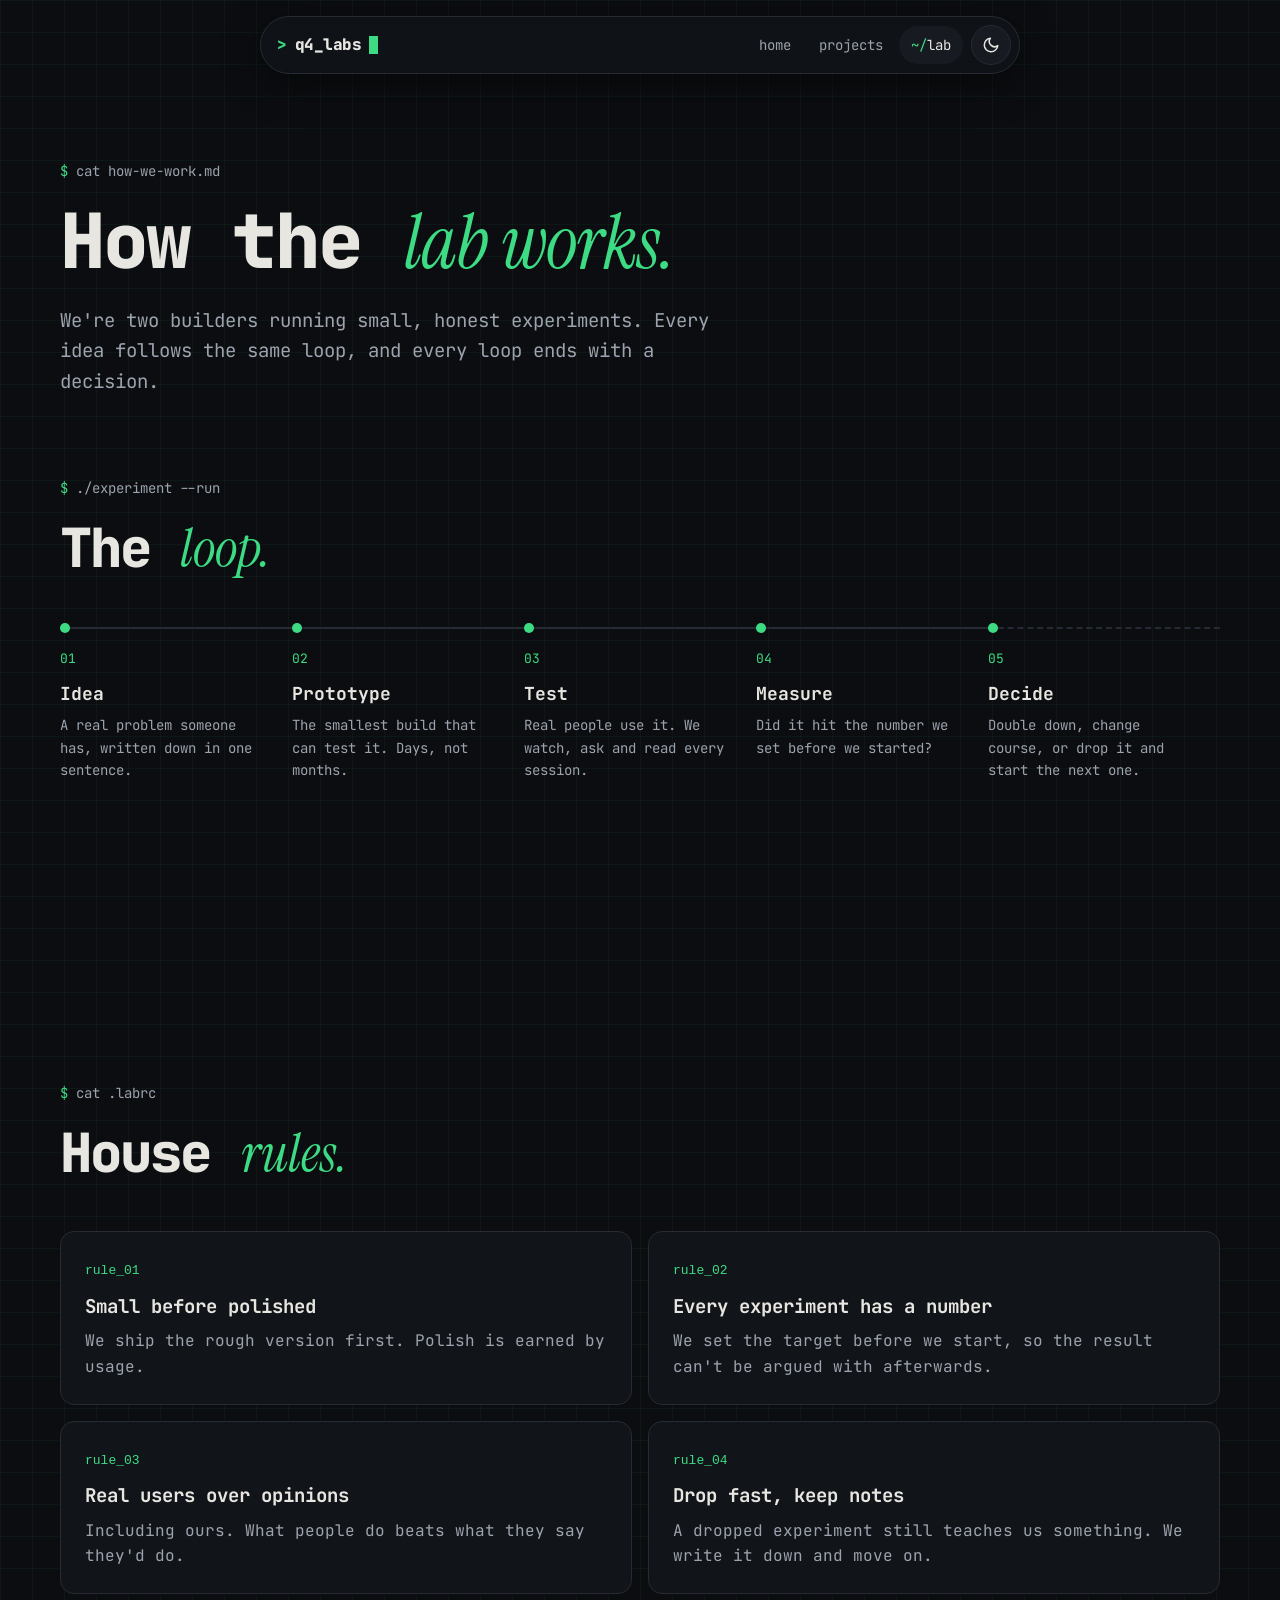
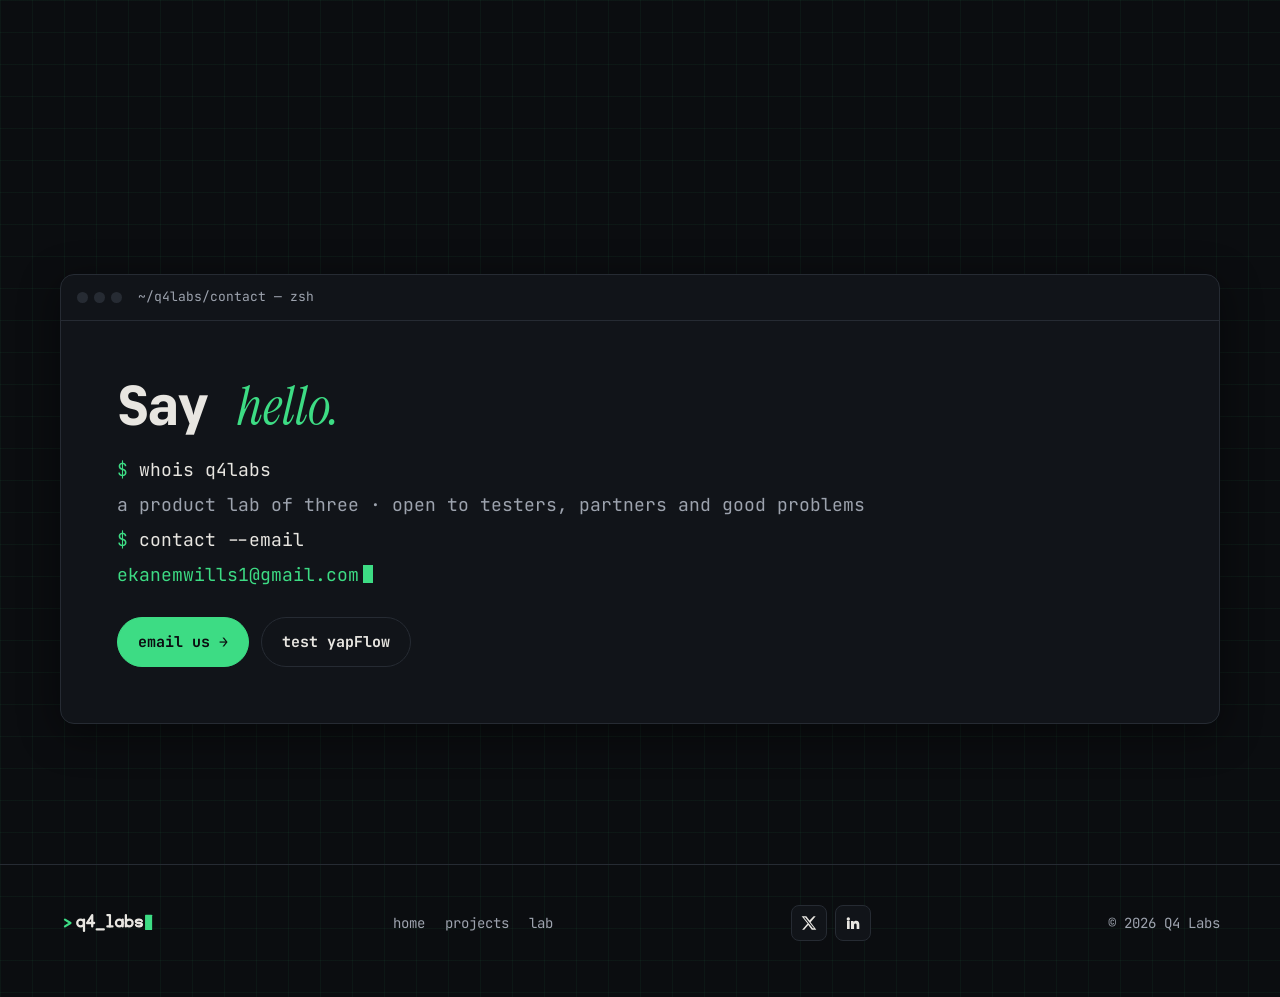
==== lab.html @ 37ca3ded "yapflow remove 1" ====
<!doctype html>
<html lang="en" class="no-js" data-theme="dark">
<head>
    <meta charset="utf-8">
    <meta name="viewport" content="width=device-width, initial-scale=1">
    <title>The lab — Q4 Labs</title>
    <meta name="description"
          content="How Q4 Labs works: small builds, real users, a number to hit, then ship it or drop it. Get in touch.">
    <meta name="theme-color" content="#0B0D10">
    <link rel="icon" href="favicon.ico" sizes="any">
    <link rel="icon" href="favicon.svg" type="image/svg+xml">
    <link rel="apple-touch-icon" href="apple-touch-icon.png">
    <link rel="preconnect" href="https://fonts.googleapis.com">
    <link rel="preconnect" href="https://fonts.gstatic.com" crossorigin>
    <link href="https://fonts.googleapis.com/css2?family=Instrument+Serif:ital@1&family=JetBrains+Mono:wght@400;500;700;800&family=Silkscreen&display=swap"
          rel="stylesheet">
    <script>(function () {
        var t = "dark";
        try {
            t = localStorage.getItem("q4-theme") || "dark"
        } catch (e) {
        }
        document.documentElement.dataset.theme = t
    })();</script>
    <link rel="stylesheet" href="assets/css/styles.css">
</head>
<body>
<a class="skip" href="#main">Skip to content</a>

<header class="nav" role="banner">
    <a class="nav__logo" href="index.html" aria-label="Q4 Labs home">
        <span class="prompt">&gt;</span><span class="word">q4_labs</span><span class="cursor" aria-hidden="true"></span>
    </a>
    <nav aria-label="Main">
        <ul class="nav__links">
            <li><a href="index.html">home</a></li>
            <li><a href="projects.html">projects</a></li>
            <li><a href="lab.html" aria-current="page">lab</a></li>
        </ul>
    </nav>
    <button class="theme-toggle" type="button" aria-label="Switch to light mode">
        <svg class="moon" width="18" height="18" viewBox="0 0 24 24" fill="none" stroke="currentColor" stroke-width="2"
             stroke-linecap="round" stroke-linejoin="round" aria-hidden="true">
            <path d="M21 12.8A9 9 0 1 1 11.2 3a7 7 0 0 0 9.8 9.8z"/>
        </svg>
        <svg class="sun" width="18" height="18" viewBox="0 0 24 24" fill="none" stroke="currentColor" stroke-width="2"
             stroke-linecap="round" aria-hidden="true">
            <circle cx="12" cy="12" r="4"/>
            <path d="M12 2v2M12 20v2M4.9 4.9l1.4 1.4M17.7 17.7l1.4 1.4M2 12h2M20 12h2M4.9 19.1l1.4-1.4M17.7 6.3l1.4-1.4"/>
        </svg>
    </button>
</header>

<main id="main">
    <header class="page-head">
        <div class="wrap">
            <p class="cmd"><span class="p">$</span> cat how-we-work.md</p>
            <h1 class="display">How the <em>lab works.</em></h1>
            <p class="lede">We're two builders running small, honest experiments. Every idea follows the same loop,
                and every loop ends with a decision.</p>
        </div>
    </header>

    <section style="padding-top: 40px" aria-labelledby="loop-title">
        <div class="wrap">
            <div class="section-head reveal">
                <p class="cmd"><span class="p">$</span> ./experiment --run</p>
                <h2 class="h2" id="loop-title">The <em>loop.</em></h2>
            </div>
            <ol class="pipeline pipeline-wrap reveal">
                <li><h3>Idea</h3>
                    <p>A real problem someone has, written down in one sentence.</p></li>
                <li><h3>Prototype</h3>
                    <p>The smallest build that can test it. Days, not months.</p></li>
                <li><h3>Test</h3>
                    <p>Real people use it. We watch, ask and read every session.</p></li>
                <li><h3>Measure</h3>
                    <p>Did it hit the number we set before we started?</p></li>
                <li><h3>Decide</h3>
                    <p>Double down, change course, or drop it and start the next one.</p></li>
            </ol>
        </div>
    </section>

    <section aria-labelledby="rules-title">
        <div class="wrap">
            <div class="section-head reveal">
                <p class="cmd"><span class="p">$</span> cat .labrc</p>
                <h2 class="h2" id="rules-title">House <em>rules.</em></h2>
            </div>
            <div class="rules">
                <article class="rule reveal"><code>rule_01</code>
                    <h3>Small before polished</h3>
                    <p>We ship the rough version first. Polish is earned by usage.</p></article>
                <article class="rule reveal"><code>rule_02</code>
                    <h3>Every experiment has a number</h3>
                    <p>We set the target before we start, so the result can't be argued with afterwards.</p></article>
                <article class="rule reveal"><code>rule_03</code>
                    <h3>Real users over opinions</h3>
                    <p>Including ours. What people do beats what they say they'd do.</p></article>
                <article class="rule reveal"><code>rule_04</code>
                    <h3>Drop fast, keep notes</h3>
                    <p>A dropped experiment still teaches us something. We write it down and move on.</p></article>
            </div>
        </div>
    </section>

    <section id="contact" class="cta" aria-labelledby="contact-title">
        <div class="wrap">
            <div class="window reveal">
                <div class="window__bar"><span class="window__dots" aria-hidden="true"><i></i><i></i><i></i></span>~/q4labs/contact
                    — zsh
                </div>
                <div class="window__body term">
                    <h2 class="h2" id="contact-title">Say <em>hello.</em></h2>
                    <p class="line"><span class="p">$</span> whois q4labs</p>
                    <p class="line out">a product lab of three · open to testers, partners and good problems</p>
                    <p class="line"><span class="p">$</span> contact --email</p>
                    <p class="line out"><a href="mailto:ekanemwills1@gmail.com">ekanemwills1@gmail.com</a><span
                            class="cursor-blink" aria-hidden="true"></span></p>
                    <div class="cta__row">
                        <a class="btn btn--green" href="mailto:ekanemwills1@gmail.com">email us →</a>
                        <a class="btn" href="projects.html#yapflow">test yapFlow</a>
                    </div>
                </div>
            </div>
        </div>
    </section>
</main>

<footer class="footer">
    <div class="wrap">
        <a href="index.html" aria-label="Q4 Labs home">
            <img class="logo-dark" src="assets/img/logo-on-dark.svg" alt="Q4 Labs" width="96" height="28">
            <img class="logo-light" src="assets/img/logo-on-light.svg" alt="Q4 Labs" width="96" height="28">
        </a>
        <nav aria-label="Footer">
            <a href="index.html">home</a>
            <a href="projects.html">projects</a>
            <a href="lab.html">lab</a>
        </nav>
        <div class="social-row">
            <a href="#" data-todo="q4-x" aria-label="Q4 Labs on X">
                <svg width="16" height="16" viewBox="0 0 24 24" aria-hidden="true">
                    <path fill="currentColor"
                          d="M18.9 2H22l-7.6 8.7L23 22h-6.8l-5.3-6.9L4.8 22H1.7l8.1-9.3L1 2h7l4.8 6.3L18.9 2zm-1.2 18h1.9L6.4 3.9H4.4L17.7 20z"/>
                </svg>
            </a>
            <a href="#" data-todo="q4-linkedin" aria-label="Q4 Labs on LinkedIn">
                <svg width="16" height="16" viewBox="0 0 24 24" aria-hidden="true">
                    <path fill="currentColor"
                          d="M4.98 3.5a2.5 2.5 0 1 1 0 5 2.5 2.5 0 0 1 0-5zM3 9h4v12H3zM9 9h3.8v1.7h.1c.5-1 1.8-2 3.8-2 4 0 4.8 2.7 4.8 6.1V21h-4v-5.4c0-1.3 0-3-1.8-3s-2.1 1.4-2.1 2.9V21H9z"/>
                </svg>
            </a>
        </div>
        <span>© <span data-year>2026</span> Q4 Labs</span>
    </div>
</footer>

<script src="assets/js/main.js" defer></script>
</body>
</html>
---- assets/css/styles.css ----
/* Q4 Labs — terminal theme. Dark by default, light via [data-theme="light"]. */

:root {
  --bg: #0B0D10;
  --bg-2: #111419;
  --bg-3: #171B21;
  --line: #262B33;
  --text: #E8E6E1;
  --muted: #9DA3AE;
  --green: #3DDC84;
  --yapflow: #AA91E8;
  --on-yapflow:  #DCD0F7;
  --green-soft: rgba(61, 220, 132, 0.12);
  --on-green: #0B0D10;
  --grid: rgba(61, 220, 132, 0.05);
  --shadow: 0 10px 40px rgba(0, 0, 0, 0.45);

  --mono: "JetBrains Mono", ui-monospace, SFMono-Regular, Menlo, monospace;
  --serif: "Instrument Serif", Georgia, serif;
  --pixel: "Silkscreen", var(--mono);

  --radius: 14px;
  --wrap: 1160px;
  color-scheme: dark;
}

[data-theme="light"] {
  --bg: #F4F3EF;
  --bg-2: #FFFFFF;
  --bg-3: #ECEAE4;
  --line: #D6D3CB;
  --text: #0B0D10;
  --muted: #565C66;
  --green: #0E7A44;
  --green-soft: rgba(14, 122, 68, 0.1);
  --on-green: #FFFFFF;
  --grid: rgba(14, 122, 68, 0.06);
  --shadow: 0 10px 40px rgba(20, 20, 20, 0.1);
  color-scheme: light;
}

*, *::before, *::after { box-sizing: border-box; }

html { scroll-behavior: smooth; }
@media (prefers-reduced-motion: reduce) { html { scroll-behavior: auto; } }

body {
  margin: 0;
  background: var(--bg);
  color: var(--text);
  font-family: var(--mono);
  font-size: 16px;
  line-height: 1.6;
  -webkit-font-smoothing: antialiased;
  background-image:
    linear-gradient(var(--grid) 1px, transparent 1px),
    linear-gradient(90deg, var(--grid) 1px, transparent 1px);
  background-size: 32px 32px;
  transition: background-color 0.25s ease, color 0.25s ease;
}

a { color: var(--green); text-decoration: none; }
a:hover { text-decoration: underline; text-underline-offset: 3px; }
:focus-visible { outline: 2px solid var(--green); outline-offset: 3px; border-radius: 4px; }

img, svg { display: block; max-width: 100%; }

.wrap { width: min(var(--wrap), 100% - 32px); margin-inline: auto; }

.skip { position: absolute; left: -999px; top: 8px; background: var(--green); color: var(--on-green); padding: 8px 12px; border-radius: 8px; z-index: 100; }
.skip:focus { left: 16px; }

/* ---------- Nav (floating pill) ---------- */
.nav {
  position: fixed; top: 16px; left: 50%; transform: translateX(-50%);
  z-index: 50;
  display: flex; align-items: center; gap: 8px;
  width: min(760px, calc(100% - 24px));
  padding: 8px 8px 8px 16px;
  background: color-mix(in srgb, var(--bg-2) 82%, transparent);
  backdrop-filter: blur(12px); -webkit-backdrop-filter: blur(12px);
  border: 1px solid var(--line);
  border-radius: 999px;
  box-shadow: var(--shadow);
}
.nav__logo { display: flex; align-items: center; gap: 8px; color: var(--text); font-weight: 800; letter-spacing: -0.5px; margin-right: auto; }
.nav__logo:hover { text-decoration: none; }
.nav__logo .prompt { color: var(--green); }
.nav__logo .cursor { width: 9px; height: 18px; background: var(--green); display: inline-block; animation: blink 1.1s steps(1) infinite; }
.nav__links { display: flex; gap: 4px; list-style: none; margin: 0; padding: 0; }
.nav__links a {
  display: block; padding: 8px 12px; border-radius: 999px; color: var(--muted); font-size: 14px;
}
.nav__links a:hover { color: var(--text); background: var(--bg-3); text-decoration: none; }
.nav__links a[aria-current="page"] { color: var(--text); background: var(--bg-3); }
.nav__links a[aria-current="page"]::before { content: "~/"; color: var(--green); }

.theme-toggle {
  width: 40px; height: 40px; border-radius: 999px; border: 1px solid var(--line);
  background: var(--bg-3); color: var(--text); display: grid; place-items: center; cursor: pointer;
}
.theme-toggle:hover { border-color: var(--green); }
.theme-toggle .sun { display: none; }
[data-theme="light"] .theme-toggle .sun { display: block; }
[data-theme="light"] .theme-toggle .moon { display: none; }

@media (max-width: 560px) {
  .nav { padding-left: 12px; }
  .nav__logo .word { display: none; }
  .nav__links a { padding: 8px 9px; font-size: 13px; }
}

@keyframes blink { 50% { opacity: 0; } }
@media (prefers-reduced-motion: reduce) { .nav__logo .cursor, .cursor-blink { animation: none; } }

/* ---------- Type helpers ---------- */
.eyebrow { font-size: 13px; letter-spacing: 3px; text-transform: uppercase; color: var(--muted); margin: 0 0 16px; }
.cmd { font-size: 14px; color: var(--muted); margin: 0 0 20px; }
.cmd .p { color: var(--green); }
.display {
  font-family: var(--mono); font-weight: 800; letter-spacing: -0.04em;
  font-size: clamp(40px, 7vw, 92px); line-height: 1.02; margin: 0;
}
.display em { font-family: var(--serif); font-style: italic; font-weight: 400; letter-spacing: -0.01em; color: var(--green); }
.h2 { font-size: clamp(30px, 4.4vw, 54px); font-weight: 800; letter-spacing: -0.035em; line-height: 1.08; margin: 0 0 20px; }
.h2 em { font-family: var(--serif); font-style: italic; font-weight: 400; color: var(--green); letter-spacing: 0; }
.lede { font-size: clamp(16px, 1.6vw, 19px); color: var(--muted); max-width: 60ch; margin: 0; }
.cursor-blink { display: inline-block; width: 0.55em; height: 1em; background: var(--green); vertical-align: -0.12em; margin-left: 4px; animation: blink 1.1s steps(1) infinite; }

/* ---------- Buttons ---------- */
.btn {
  display: inline-flex; align-items: center; gap: 10px; min-height: 48px;
  padding: 12px 20px; border-radius: 999px; font-family: var(--mono); font-size: 15px; font-weight: 700;
  border: 1px solid var(--line); color: var(--text); background: var(--bg-2); cursor: pointer;
}
.btn:hover { text-decoration: none; border-color: var(--green); }
.btn--green { background: var(--green); color: var(--on-green); border-color: var(--green); }
.btn--green:hover { filter: brightness(1.08); }

.btn--yapflow { background: var(--yapflow); color: var(--on-green); border-color: var(--yapflow);}

/* ---------- Sections ---------- */
section { padding: clamp(80px, 11vw, 140px) 0; }
.section-head { margin-bottom: 48px; }

/* ---------- Hero (YZi-style composition) ---------- */
.hero { position: relative; min-height: 100svh; padding: 110px 0 40px; display: flex; align-items: center; }
.hero__grid {
  position: relative;
  display: grid; grid-template-columns: 1fr minmax(320px, 520px) 1fr; grid-template-rows: auto 1fr auto;
  gap: 24px; align-items: start; width: 100%;
  min-height: 600px;
}
.hero__label { font-size: 14px; max-width: 260px; position: relative; z-index: 2; }
.hero__label h2 { font-size: 13px; letter-spacing: 3px; margin: 0 0 10px; font-weight: 800; display: inline-block; padding-bottom: 6px; }
.hero__label p { margin: 0 0 12px; color: var(--muted); }
.hero__label--tl { grid-column: 1; grid-row: 1; }
.hero__label--bl { grid-column: 1; grid-row: 3; align-self: end; }
.hero__label--tr { grid-column: 3; grid-row: 1; justify-self: end; text-align: right; }
.hero__label--br { grid-column: 3; grid-row: 3; justify-self: end; align-self: end; text-align: right; }
.hero__label .chips { display: flex; flex-wrap: wrap; gap: 8px; }
.hero__label--tr .chips, .hero__label--br .chips { justify-content: flex-end; }
.chip { font-size: 13px; padding: 6px 12px; border: 1px solid var(--line); border-radius: 8px; color: var(--text); background: var(--bg-2); }
a.chip:hover { border-color: var(--green); text-decoration: none; }

.hero__orb { grid-column: 2; grid-row: 1 / 4; align-self: center; position: relative; aspect-ratio: 1; width: 100%; }
.hero__orb canvas { width: 100%; height: 100%; cursor: grab; touch-action: none; }
.hero__orb canvas.dragging { cursor: grabbing; }
.orb-hint {
  position: absolute; left: 50%; bottom: 2%; transform: translateX(-50%);
  font-size: 12px; color: var(--muted); letter-spacing: 1px; pointer-events: none; white-space: nowrap;
  transition: opacity 0.4s ease;
}
.hero__orb.touched .orb-hint { opacity: 0; }

/* Q4 Labs social icons (hero + footer) */
.social-row { display: flex; gap: 8px; margin-top: 14px; }
.social-row a {
  width: 36px; height: 36px; display: grid; place-items: center; border-radius: 8px;
  border: 1px solid var(--line); background: var(--bg-2); color: var(--text);
}
.social-row a:hover, .social-row a:focus-visible { border-color: var(--green); color: var(--green); text-decoration: none; }
.footer .social-row { margin-top: 0; }
.hero__orb .orb-text {
  position: absolute; inset: 0; display: grid; place-items: center; text-align: center; pointer-events: none;
  font-family: var(--pixel); font-size: clamp(20px, 2.6vw, 30px); line-height: 1.25; letter-spacing: 1px;
}
.orb-text span { background: var(--bg); padding: 6px 12px; box-shadow: 0 0 0 1px var(--line); }

.mini-team { position: relative; display: flex; gap: 8px; justify-content: flex-end; }
.mini > a { display: block; width: 56px; height: 56px; border-radius: 12px; border: 1px solid var(--line); background: var(--bg-2); color: var(--green); padding: 4px; }
.mini > a:hover, .mini:focus-within > a { border-color: var(--green); }

.hero__mission {
  grid-column: 1 / 4; grid-row: 4; justify-self: center; text-align: center;
  font-size: clamp(15px, 1.5vw, 18px); color: var(--muted); margin-top: 12px;
}
.hero__mission .p { color: var(--green); }
.hero__mission .out { color: var(--text); }

.leaders { position: absolute; inset: 0; width: 100%; height: 100%; pointer-events: none; overflow: visible; z-index: 1; }
.leaders path { fill: none; stroke: var(--muted); stroke-width: 1.25; stroke-dasharray: 2 4; }
.leaders circle { fill: var(--green); }

/* Phones + tablets: YZi-style column. Labels stack on the left, the globe sits
   half off the right edge, the headline runs down the right side, leader lines
   join each label to the globe. */
@media (max-width: 900px) {
  .hero { overflow-x: clip; min-height: 0; padding-bottom: 64px; }
  .hero__grid {
    --orb: min(88vw, 560px);
    display: flex; flex-direction: column; align-items: flex-start; gap: 72px;
    min-height: 0;
  }
  .hero__label, .hero__label--tl, .hero__label--tr, .hero__label--bl, .hero__label--br {
    max-width: 56%; width: 56%; text-align: left; align-self: flex-start;
  }
  .hero__label--tr .chips, .hero__label--br .chips, .mini-team { justify-content: flex-start; }
  .hero__label h2 { font-size: 14px; }
  .hero__orb {
    position: absolute; z-index: 0;
    width: var(--orb); right: calc(var(--orb) / -2); top: 330px; transform: translateY(-50%);
  }
  .hero__orb .orb-text {
    display: block; inset: auto; top: 50%; right: calc(50% - 4px); transform: translateY(-50%);
    writing-mode: vertical-rl; white-space: nowrap; font-size: clamp(26px, 7.4vw, 40px); letter-spacing: 3px; line-height: 1;
  }
  .orb-text span { background: none; box-shadow: none; padding: 0; color: var(--text); }
  .orb-text br { display: none; }
  .orb-hint { display: none; }
  /* a phone swipe up/down over the globe still scrolls the page; sideways swipes spin it */
  .hero__orb canvas { touch-action: pan-y; }
  .hero__mission { align-self: stretch; text-align: left; margin-top: 0; position: relative; z-index: 2; }
  .hero__label { z-index: 2; }
}

/* ---------- Statement ---------- */
.statement { text-align: center; }
.statement .display { margin-bottom: 28px; }
.statement .lede { margin-inline: auto; }

/* ---------- What we do ---------- */
.cards { display: grid; grid-template-columns: repeat(3, minmax(0, 1fr)); gap: 16px; }
.card {
  background: var(--bg-2); border: 1px solid var(--line); border-radius: var(--radius); padding: 28px;
  display: flex; flex-direction: column; gap: 14px; min-height: 260px;
}
.card__tag { font-size: 13px; color: var(--green); }
.card h3 { font-size: 22px; letter-spacing: -0.02em; margin: 0; }
.card p { color: var(--muted); margin: 0; }
.card__ascii { margin-top: auto; color: var(--green); font-size: 12px; line-height: 1.25; white-space: pre; opacity: 0.85; }
@media (max-width: 900px) { .cards { grid-template-columns: 1fr; } .card { min-height: 0; } }

/* ---------- Window chrome ---------- */
.window { background: var(--bg-2); border: 1px solid var(--line); border-radius: var(--radius); overflow: hidden; box-shadow: var(--shadow); }
.window__bar { display: flex; align-items: center; gap: 8px; padding: 12px 16px; border-bottom: 1px solid var(--line); font-size: 13px; color: var(--muted); }
.window__dots { display: flex; gap: 6px; margin-right: 8px; }
.window__dots i { width: 11px; height: 11px; border-radius: 50%; background: var(--line); display: block; }
.window__body { padding: 24px; }

/* ---------- yapFlow showcase ---------- */
.yap { display: grid; grid-template-columns: minmax(0, 1fr) minmax(0, 1.15fr); gap: 20px; align-items: stretch; }
.yap__col h3 { font-size: 13px; letter-spacing: 3px; color: var(--muted); margin: 0 0 14px; font-weight: 700; }
.yap__raw { font-family: var(--serif); font-size: 24px; line-height: 1.4; color: var(--muted); min-height: 220px; }
.yap__raw .filler { text-decoration: line-through; text-decoration-color: var(--green); opacity: 0.7; }
.yap__out { display: flex; flex-direction: column; gap: 14px; }
.finding { display: grid; grid-template-columns: auto 1fr; gap: 12px; padding: 14px 16px; border: 1px solid var(--line); border-radius: 10px; background: var(--bg); font-size: 14px; }
.finding b { display: block; margin-bottom: 2px; }
.finding p { margin: 0; color: var(--muted); }
.badge { font-size: 12px; font-weight: 700; padding: 3px 8px; border-radius: 6px; height: fit-content; white-space: nowrap; }
.badge--miss { background: rgba(255, 140, 90, 0.14); color: #FF9B6A; }
[data-theme="light"] .badge--miss { background: #FBE5DA; color: #9A3A10; }
.badge--gap { background: var(--green-soft); color: var(--green); }
.flashcard { perspective: 900px; }
.flashcard button {
  width: 100%; min-height: 120px; padding: 18px; border-radius: 12px; border: 1px dashed var(--green);
  background: var(--green-soft); color: var(--text); font-family: var(--mono); font-size: 15px; text-align: left; cursor: pointer;
  display: flex; flex-direction: column; gap: 8px;
}
.flashcard small { color: var(--green); font-size: 12px; letter-spacing: 2px; }
.flashcard .hint { color: var(--muted); font-size: 12px; margin-top: auto; }
.yap__meta { display: flex; flex-wrap: wrap; gap: 12px; align-items: center; margin-top: 28px; }
.status { display: inline-flex; align-items: center; gap: 8px; font-size: 13px; color: var(--muted); }
.status::before { content: ""; width: 8px; height: 8px; border-radius: 50%; background: var(--green); box-shadow: 0 0 0 4px var(--green-soft); }
@media (max-width: 900px) { .yap { grid-template-columns: 1fr; } .yap__raw { min-height: 0; font-size: 21px; } }

/* ---------- Team ---------- */
.team { position: relative; display: grid; grid-template-columns: repeat(3, minmax(0, 1fr)); gap: 24px; }
.member { position: relative; display: flex; flex-direction: column; align-items: center; text-align: center; padding-top: 72px; }
.member__face {
  position: relative; z-index: 2; width: 168px; height: 168px; border-radius: 50%;
  border: 1px solid var(--line); background: var(--bg-2); color: var(--green); padding: 10px;
}
.member__face svg { width: 100%; height: 100%; }
.member h3 { margin: 20px 0 2px; font-size: 22px; letter-spacing: -0.02em; }
.member .handle { color: var(--muted); font-size: 14px; margin: 0; }
.member .tags { position: relative; z-index: 2; display: flex; flex-wrap: wrap; justify-content: center; gap: 8px; margin-top: 16px; }
.tag-float { position: absolute; z-index: 2; font-size: 13px; padding: 5px 10px; border-radius: 8px; border: 1px solid var(--line); background: var(--bg-2); white-space: nowrap; }
.tag-float .p { color: var(--green); }
.tag-float--a { top: 8px; left: 0; }
.tag-float--b { top: 40px; right: 0; }
.tag-float--c { top: 222px; right: -12px; }
.team .leaders path { stroke: var(--green); opacity: 0.6; }

/* Social links card: appears over the bottom of the portrait on hover / keyboard focus */
.socials {
  position: absolute; z-index: 4; top: 200px; left: 50%;
  display: flex; align-items: center; gap: 4px;
  padding: 6px 6px 6px 12px; border-radius: 12px;
  background: var(--bg-2); border: 1px solid var(--green); box-shadow: var(--shadow);
  opacity: 0; visibility: hidden; transform: translate(-50%, 8px);
  transition: opacity 0.18s ease, transform 0.18s ease, visibility 0.18s;
}
.member:hover .socials, .member:focus-within .socials { opacity: 1; visibility: visible; transform: translate(-50%, 0); }
.socials__path { font-size: 12px; color: var(--muted); margin-right: 6px; white-space: nowrap; }
.socials a { width: 36px; height: 36px; display: grid; place-items: center; border-radius: 8px; color: var(--text); }
.socials a:hover, .socials a:focus-visible { background: var(--green-soft); color: var(--green); text-decoration: none; }
.member:hover .member__face { border-color: var(--green); }
@media (prefers-reduced-motion: reduce) { .socials { transition: none; } }
@media (hover: none), (max-width: 900px) {
  .socials { position: static; order: 4; margin-top: 14px; opacity: 1; visibility: visible; transform: none; }
}

/* Same card as a popover under the hero avatars, right-aligned to the row */
.socials--pop { top: calc(100% + 10px); left: auto; right: 0; z-index: 10; transform: translateY(8px); }
.socials--pop::before { content: ""; position: absolute; left: 0; right: 0; top: -12px; height: 12px; }
.mini:hover .socials--pop, .mini:focus-within .socials--pop { opacity: 1; visibility: visible; transform: none; }
@media (max-width: 900px) {
  .socials--pop { position: absolute; order: 0; margin-top: 0; left: 0; right: auto; opacity: 0; visibility: hidden; transform: translateY(8px); }
  .mini:hover .socials--pop, .mini:focus-within .socials--pop { opacity: 1; visibility: visible; transform: none; }
}
/* touch: no hover, so the avatar just jumps to the team section where links always show */
@media (hover: none) { .socials--pop { display: none; } }
@media (max-width: 900px) {
  .team { grid-template-columns: 1fr; gap: 56px; }
  .member { padding-top: 0; }
  .tag-float { position: static; }
  .member .floats { display: flex; flex-wrap: wrap; justify-content: center; gap: 8px; margin-top: 14px; order: 3; }
  .team .leaders { display: none; }
}

/* ---------- CTA ---------- */
.cta .window__body { padding: clamp(28px, 5vw, 56px); }
.cta .term { font-size: clamp(15px, 1.6vw, 18px); }
.term .line { margin: 0 0 6px; }
.term .p { color: var(--green); }
.term .out { color: var(--muted); }
.cta__row { display: flex; flex-wrap: wrap; gap: 12px; margin-top: 28px; }

/* ---------- Page header (inner pages) ---------- */
.page-head { padding: 160px 0 40px; }
.page-head .display { font-size: clamp(38px, 6vw, 76px); }
.page-head .lede { margin-top: 24px; }

/* ---------- Projects ---------- */
.ls { width: 100%; border-collapse: collapse; font-size: 15px; }
.ls th { text-align: left; font-weight: 500; color: var(--muted); font-size: 13px; padding: 0 16px 12px 0; border-bottom: 1px solid var(--line); }
.ls td { padding: 18px 16px 18px 0; border-bottom: 1px solid var(--line); vertical-align: top; }
.ls td:first-child { color: var(--muted); white-space: nowrap; }
.ls .name { font-weight: 800; font-size: 18px; }
.ls .name a { color: var(--text); }
.ls .muted { color: var(--muted); }
.ls-wrap { overflow-x: auto; }

.project {
  display: grid; grid-template-columns: minmax(0, 1fr) minmax(0, 1fr); gap: 32px; align-items: center;
  border: 1px solid var(--line); border-radius: 20px; background: var(--bg-2); padding: clamp(24px, 4vw, 48px); margin-bottom: 20px;
}
.project h2 { font-size: clamp(34px, 4vw, 52px); letter-spacing: -0.04em; margin: 0 0 12px; }
.project .lede { margin-bottom: 20px; }
.project ul { margin: 0 0 24px; padding: 0; list-style: none; display: grid; gap: 8px; color: var(--muted); }
.project li::before { content: "→ "; color: var(--green); }
.project--ghost { grid-template-columns: 1fr; border-style: dashed; background: transparent; text-align: center; }
.project--ghost h2 { color: var(--muted); }
@media (max-width: 900px) { .project { grid-template-columns: 1fr; } }

.log { list-style: none; padding: 0; margin: 0; border-left: 1px dashed var(--line); }
.log li { position: relative; padding: 0 0 28px 28px; }
.log li::before { content: ""; position: absolute; left: -5px; top: 8px; width: 9px; height: 9px; border-radius: 50%; background: var(--green); }
.log time { font-size: 13px; color: var(--green); }
.log p { margin: 4px 0 0; color: var(--muted); }
.log b { color: var(--text); }

/* ---------- Lab page ---------- */
.pipeline { display: grid; grid-template-columns: repeat(5, minmax(0, 1fr)); gap: 0; counter-reset: step; }
.pipeline li { list-style: none; position: relative; padding: 20px 18px 20px 0; border-top: 2px solid var(--line); }
.pipeline li::before { counter-increment: step; content: "0" counter(step); display: block; color: var(--green); font-size: 13px; margin-bottom: 10px; }
.pipeline li::after { content: ""; position: absolute; top: -6px; left: 0; width: 10px; height: 10px; border-radius: 50%; background: var(--green); }
.pipeline li:last-child { border-top-style: dashed; }
.pipeline h3 { margin: 0 0 6px; font-size: 18px; }
.pipeline p { margin: 0; color: var(--muted); font-size: 14px; }
.pipeline-wrap { padding: 0; margin: 0; }
@media (max-width: 900px) {
  .pipeline { grid-template-columns: 1fr; border-left: 2px solid var(--line); }
  .pipeline li { border-top: 0; padding: 0 0 26px 24px; }
  .pipeline li::after { left: -6px; top: 4px; }
}

.rules { display: grid; grid-template-columns: repeat(2, minmax(0, 1fr)); gap: 16px; }
.rule { border: 1px solid var(--line); border-radius: var(--radius); padding: 24px; background: var(--bg-2); }
.rule code { color: var(--green); font-size: 13px; }
.rule h3 { margin: 10px 0 6px; font-size: 19px; }
.rule p { margin: 0; color: var(--muted); }
@media (max-width: 760px) { .rules { grid-template-columns: 1fr; } }

/* ---------- Footer ---------- */
.footer { border-top: 1px solid var(--line); padding: 40px 0 56px; font-size: 14px; color: var(--muted); }
.footer .wrap { display: flex; flex-wrap: wrap; gap: 16px; justify-content: space-between; align-items: center; }
.footer img { height: 28px; width: auto; }
.footer .logo-light { display: none; }
[data-theme="light"] .footer .logo-dark { display: none; }
[data-theme="light"] .footer .logo-light { display: block; }
.footer nav { display: flex; gap: 20px; }
.footer nav a { color: var(--muted); }
.footer nav a:hover { color: var(--text); }

/* ---------- Reveal on scroll ---------- */
.reveal { opacity: 0; transform: translateY(16px); transition: opacity 0.6s ease, transform 0.6s ease; }
.reveal.in { opacity: 1; transform: none; }
@media (prefers-reduced-motion: reduce) { .reveal { opacity: 1; transform: none; transition: none; } }
.no-js .reveal { opacity: 1; transform: none; }


.member {
  display: flex;
  flex-direction: column;
  align-items: center;   /* centres the face, socials, name and handle across the card */
  text-align: center;    /* centres the text inside h3 and .handle */
}

.member__face {
  margin-inline: auto;   /* keeps the face centred if it has a fixed width */
}

.socials {
  display: flex;
  justify-content: center;
  align-items: center;
  flex-wrap: wrap;
  gap: 0.5rem;
}

.floats {
  display: flex;
  justify-content: center;
  flex-wrap: wrap;
  gap: 0.5rem;
}

.team {
  display: flex;
  justify-content: center;
  flex-wrap: wrap;
  gap: 3rem;
}
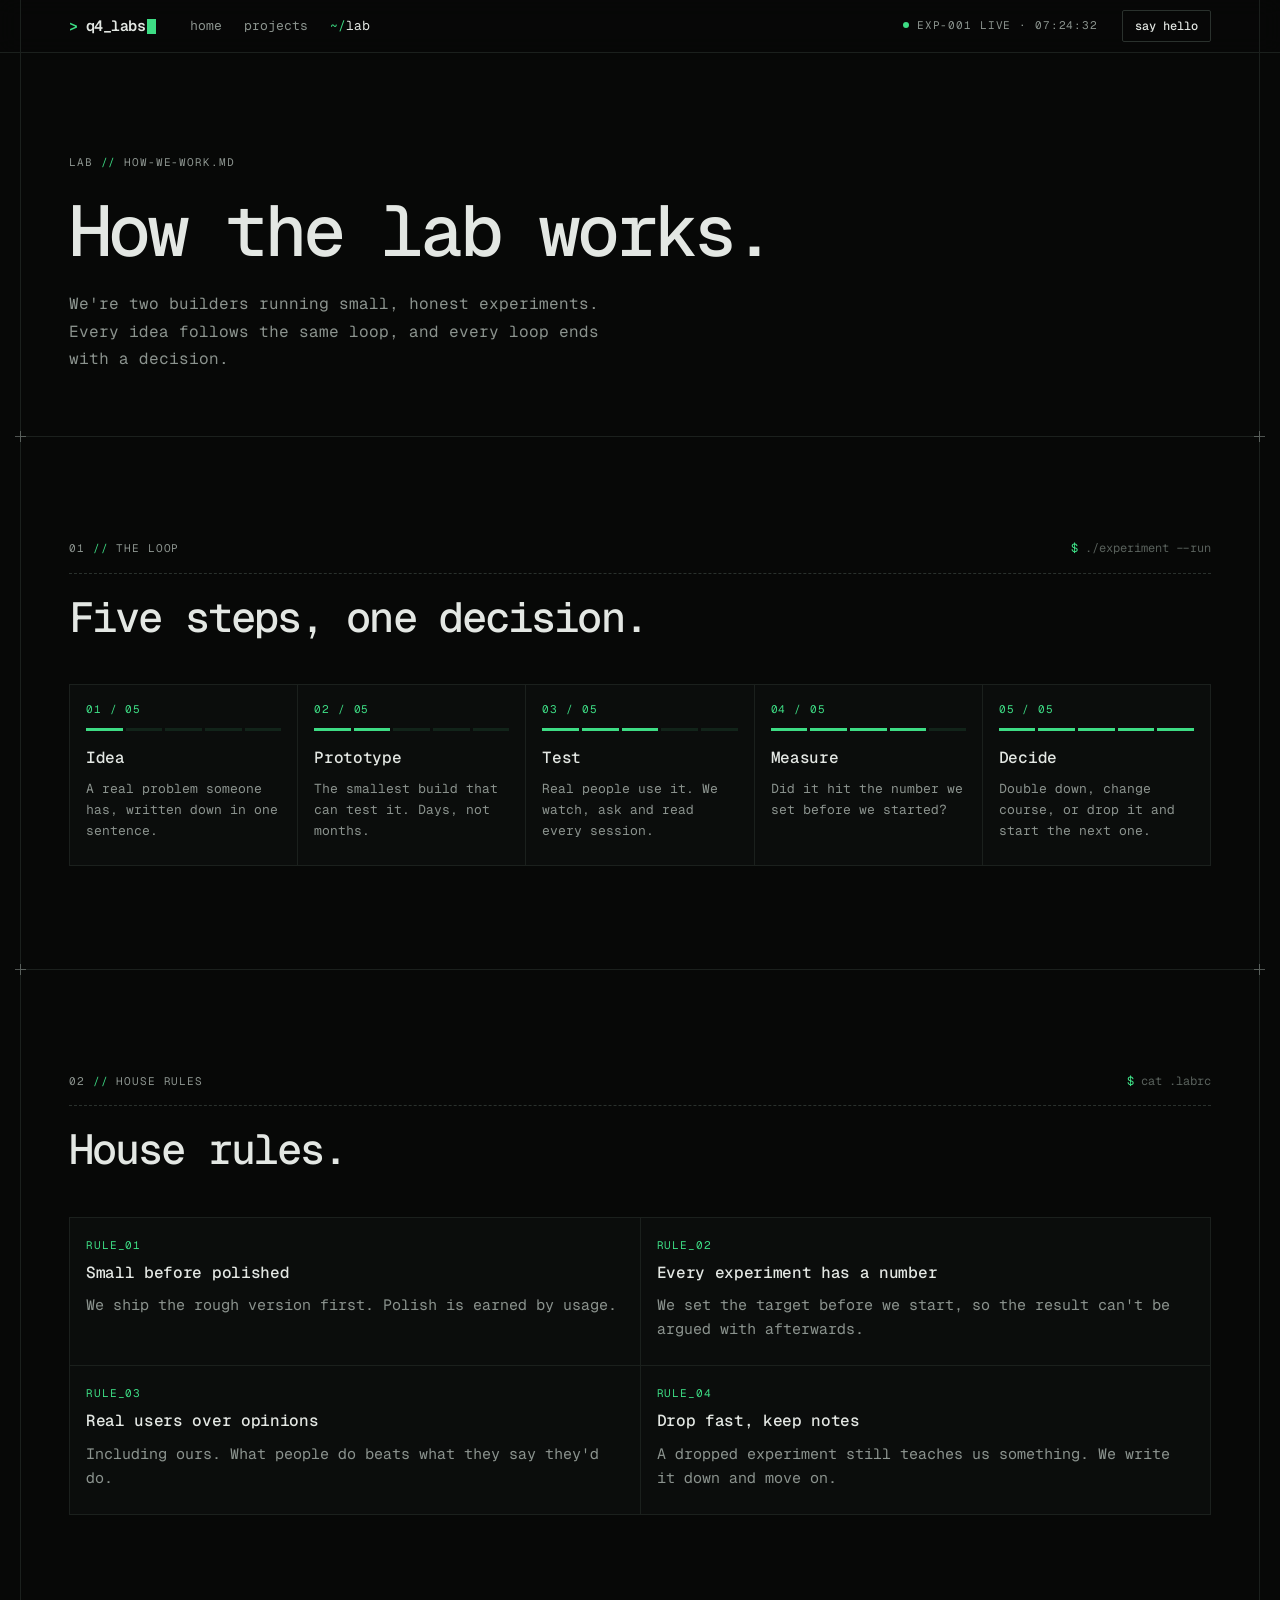
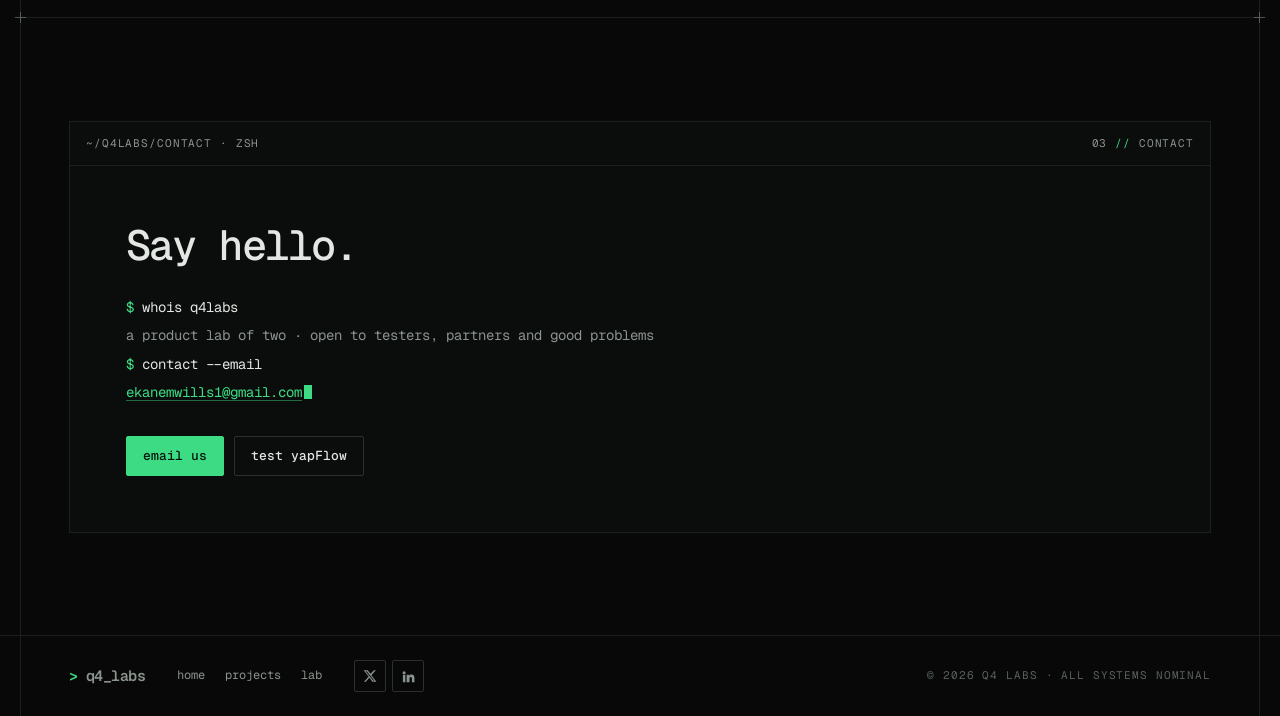
==== commit 3926938d: "Redesign as a lab instrument panel One typeface (Geist Mono) and one signal colour (brand green #3DD" ====
--- a/lab.html
+++ b/lab.html
@@ -1,159 +1,182 @@
 <!doctype html>
-<html lang="en" class="no-js" data-theme="dark">
+<html lang="en" class="no-js">
 <head>
     <meta charset="utf-8">
     <meta name="viewport" content="width=device-width, initial-scale=1">
-    <title>The lab — Q4 Labs</title>
+    <title>How we work · Q4 Labs</title>
     <meta name="description"
-          content="How Q4 Labs works: small builds, real users, a number to hit, then ship it or drop it. Get in touch.">
-    <meta name="theme-color" content="#0B0D10">
+          content="How Q4 Labs runs experiments: the loop, the house rules, and how to reach us.">
+    <meta name="theme-color" content="#070807">
     <link rel="icon" href="favicon.ico" sizes="any">
     <link rel="icon" href="favicon.svg" type="image/svg+xml">
     <link rel="apple-touch-icon" href="apple-touch-icon.png">
     <link rel="preconnect" href="https://fonts.googleapis.com">
     <link rel="preconnect" href="https://fonts.gstatic.com" crossorigin>
-    <link href="https://fonts.googleapis.com/css2?family=Instrument+Serif:ital@1&family=JetBrains+Mono:wght@400;500;700;800&family=Silkscreen&display=swap"
-          rel="stylesheet">
-    <script>(function () {
-        var t = "dark";
-        try {
-            t = localStorage.getItem("q4-theme") || "dark"
-        } catch (e) {
-        }
-        document.documentElement.dataset.theme = t
-    })();</script>
+    <link href="https://fonts.googleapis.com/css2?family=Geist+Mono:wght@300..700&display=swap" rel="stylesheet">
     <link rel="stylesheet" href="assets/css/styles.css">
 </head>
 <body>
 <a class="skip" href="#main">Skip to content</a>
 
-<header class="nav" role="banner">
-    <a class="nav__logo" href="index.html" aria-label="Q4 Labs home">
-        <span class="prompt">&gt;</span><span class="word">q4_labs</span><span class="cursor" aria-hidden="true"></span>
-    </a>
-    <nav aria-label="Main">
-        <ul class="nav__links">
-            <li><a href="index.html">home</a></li>
-            <li><a href="projects.html">projects</a></li>
-            <li><a href="lab.html" aria-current="page">lab</a></li>
-        </ul>
-    </nav>
-    <button class="theme-toggle" type="button" aria-label="Switch to light mode">
-        <svg class="moon" width="18" height="18" viewBox="0 0 24 24" fill="none" stroke="currentColor" stroke-width="2"
-             stroke-linecap="round" stroke-linejoin="round" aria-hidden="true">
-            <path d="M21 12.8A9 9 0 1 1 11.2 3a7 7 0 0 0 9.8 9.8z"/>
-        </svg>
-        <svg class="sun" width="18" height="18" viewBox="0 0 24 24" fill="none" stroke="currentColor" stroke-width="2"
-             stroke-linecap="round" aria-hidden="true">
-            <circle cx="12" cy="12" r="4"/>
-            <path d="M12 2v2M12 20v2M4.9 4.9l1.4 1.4M17.7 17.7l1.4 1.4M2 12h2M20 12h2M4.9 19.1l1.4-1.4M17.7 6.3l1.4-1.4"/>
-        </svg>
-    </button>
+<svg width="0" height="0" style="position:absolute" aria-hidden="true">
+    <defs>
+        <symbol id="face-wills" viewBox="0 0 200 200" fill="none" stroke="currentColor" stroke-width="3.5"
+                stroke-linecap="round" stroke-linejoin="round">
+            <path d="M30 200C34 162 64 148 100 148S166 162 170 200"/>
+            <path d="M88 128v20M112 128v20"/>
+            <path d="M62 84C62 122 80 136 100 136S138 122 138 84"/>
+            <path d="M60 86C56 52 78 36 100 36S144 52 140 86"/>
+            <g stroke-width="5.5" stroke-dasharray="4 7">
+                <path d="M100 42C88 46 76 54 68 68"/>
+                <path d="M100 42C112 46 124 54 132 68"/>
+                <path d="M100 42V64"/>
+                <path d="M60 72C52 96 50 124 52 154"/>
+                <path d="M52 78C44 102 42 130 44 158"/>
+                <path d="M140 72C148 96 150 124 148 154"/>
+                <path d="M148 78C156 102 158 130 156 158"/>
+            </g>
+            <path d="M78 86l14-3M108 83l14 3"/>
+            <circle cx="86" cy="97" r="3.5" fill="currentColor"/>
+            <circle cx="114" cy="97" r="3.5" fill="currentColor"/>
+            <path d="M88 117q12 10 24 0"/>
+            <path d="M90 152l-2 24M110 152l2 24"/>
+        </symbol>
+        <symbol id="face-bolu" viewBox="0 0 200 200" fill="none" stroke="currentColor" stroke-width="3.5"
+                stroke-linecap="round" stroke-linejoin="round">
+            <path d="M30 200C34 162 64 148 100 148S166 162 170 200"/>
+            <path d="M88 128v20M112 128v20"/>
+            <path d="M62 84C62 122 80 136 100 136S138 122 138 84"/>
+            <path d="M62 86a10 10 0 0 1 3-18a11 11 0 0 1 14-14a12 12 0 0 1 21-6a12 12 0 0 1 21 6a11 11 0 0 1 14 14a10 10 0 0 1 3 18"/>
+            <path d="M62 92c-9-2-11 16 0 18M138 92c9-2 11 16 0 18"/>
+            <circle cx="85" cy="98" r="12"/>
+            <circle cx="115" cy="98" r="12"/>
+            <path d="M97 98h6M73 96h-10M127 96h10"/>
+            <circle cx="85" cy="98" r="2.5" fill="currentColor"/>
+            <circle cx="115" cy="98" r="2.5" fill="currentColor"/>
+            <path d="M90 120h20"/>
+            <path d="M62 150c0 22 76 22 76 0"/>
+            <rect x="52" y="140" width="16" height="24" rx="6"/>
+            <rect x="132" y="140" width="16" height="24" rx="6"/>
+        </symbol>
+        <symbol id="icon-linkedin" viewBox="0 0 24 24">
+            <path fill="currentColor"
+                  d="M4.98 3.5a2.5 2.5 0 1 1 0 5 2.5 2.5 0 0 1 0-5zM3 9h4v12H3zM9 9h3.8v1.7h.1c.5-1 1.8-2 3.8-2 4 0 4.8 2.7 4.8 6.1V21h-4v-5.4c0-1.3 0-3-1.8-3s-2.1 1.4-2.1 2.9V21H9z"/>
+        </symbol>
+        <symbol id="icon-x" viewBox="0 0 24 24">
+            <path fill="currentColor"
+                  d="M18.9 2H22l-7.6 8.7L23 22h-6.8l-5.3-6.9L4.8 22H1.7l8.1-9.3L1 2h7l4.8 6.3L18.9 2zm-1.2 18h1.9L6.4 3.9H4.4L17.7 20z"/>
+        </symbol>
+        <symbol id="icon-site" viewBox="0 0 24 24" fill="none" stroke="currentColor" stroke-width="2"
+                stroke-linecap="round" stroke-linejoin="round">
+            <circle cx="12" cy="12" r="9"/>
+            <path d="M3 12h18M12 3c2.5 2.7 3.8 5.7 3.8 9s-1.3 6.3-3.8 9c-2.5-2.7-3.8-5.7-3.8-9S9.5 5.7 12 3z"/>
+        </symbol>
+        <symbol id="icon-arrow" viewBox="0 0 12 12" fill="none" stroke="currentColor" stroke-width="1.2">
+            <path d="M3.5 8.5l5-5M4.5 3.5h4v4"/>
+        </symbol>
+    </defs>
+</svg>
+
+<header class="bar" role="banner">
+    <div class="frame bar__in">
+        <a class="logo" href="index.html" aria-label="Q4 Labs home">
+            <span class="p">&gt;</span>q4_labs<span class="cursor" aria-hidden="true"></span>
+        </a>
+        <nav aria-label="Main">
+            <ul class="bar__links">
+                <li><a href="index.html">home</a></li>
+                <li><a href="projects.html">projects</a></li>
+                <li><a href="lab.html" aria-current="page">lab</a></li>
+            </ul>
+        </nav>
+        <span class="bar__status"><span class="dot"></span>exp-001 live · <time data-clock>--:--:--</time></span>
+        <a class="btn" href="lab.html#contact">say hello</a>
+    </div>
 </header>
 
-<main id="main">
-    <header class="page-head">
-        <div class="wrap">
-            <p class="cmd"><span class="p">$</span> cat how-we-work.md</p>
-            <h1 class="display">How the <em>lab works.</em></h1>
-            <p class="lede">We're two builders running small, honest experiments. Every idea follows the same loop,
-                and every loop ends with a decision.</p>
-        </div>
+<main id="main" class="frame">
+
+    <header class="block page-head">
+        <p class="lbl">lab <span class="sig">//</span> how-we-work.md</p>
+        <h1 class="display">How the lab works.</h1>
+        <p class="lede">We're two builders running small, honest experiments. Every idea follows the same loop, and
+            every loop ends with a decision.</p>
     </header>
 
-    <section style="padding-top: 40px" aria-labelledby="loop-title">
-        <div class="wrap">
-            <div class="section-head reveal">
-                <p class="cmd"><span class="p">$</span> ./experiment --run</p>
-                <h2 class="h2" id="loop-title">The <em>loop.</em></h2>
-            </div>
-            <ol class="pipeline pipeline-wrap reveal">
-                <li><h3>Idea</h3>
-                    <p>A real problem someone has, written down in one sentence.</p></li>
-                <li><h3>Prototype</h3>
-                    <p>The smallest build that can test it. Days, not months.</p></li>
-                <li><h3>Test</h3>
-                    <p>Real people use it. We watch, ask and read every session.</p></li>
-                <li><h3>Measure</h3>
-                    <p>Did it hit the number we set before we started?</p></li>
-                <li><h3>Decide</h3>
-                    <p>Double down, change course, or drop it and start the next one.</p></li>
-            </ol>
+    <section class="block" aria-labelledby="loop-title">
+        <div class="head">
+            <div class="head__meta"><p class="lbl">01 <span class="sig">//</span> the loop</p>
+                <p class="cmd"><span class="p">$</span> ./experiment --run</p></div>
+            <h2 class="h2" id="loop-title">Five steps, one decision.</h2>
+        </div>
+        <ol class="tiles loop reveal">
+            <li><div class="meter" data-meter="1" aria-hidden="true"></div><h3 class="h3">Idea</h3>
+                <p>A real problem someone has, written down in one sentence.</p></li>
+            <li><div class="meter" data-meter="2" aria-hidden="true"></div><h3 class="h3">Prototype</h3>
+                <p>The smallest build that can test it. Days, not months.</p></li>
+            <li><div class="meter" data-meter="3" aria-hidden="true"></div><h3 class="h3">Test</h3>
+                <p>Real people use it. We watch, ask and read every session.</p></li>
+            <li><div class="meter" data-meter="4" aria-hidden="true"></div><h3 class="h3">Measure</h3>
+                <p>Did it hit the number we set before we started?</p></li>
+            <li><div class="meter" data-meter="5" aria-hidden="true"></div><h3 class="h3">Decide</h3>
+                <p>Double down, change course, or drop it and start the next one.</p></li>
+        </ol>
+    </section>
+
+    <section class="block" aria-labelledby="rules-title">
+        <div class="head">
+            <div class="head__meta"><p class="lbl">02 <span class="sig">//</span> house rules</p>
+                <p class="cmd"><span class="p">$</span> cat .labrc</p></div>
+            <h2 class="h2" id="rules-title">House rules.</h2>
+        </div>
+        <div class="tiles rules reveal">
+            <article class="rule"><code>rule_01</code><h3 class="h3">Small before polished</h3>
+                <p>We ship the rough version first. Polish is earned by usage.</p></article>
+            <article class="rule"><code>rule_02</code><h3 class="h3">Every experiment has a number</h3>
+                <p>We set the target before we start, so the result can't be argued with afterwards.</p></article>
+            <article class="rule"><code>rule_03</code><h3 class="h3">Real users over opinions</h3>
+                <p>Including ours. What people do beats what they say they'd do.</p></article>
+            <article class="rule"><code>rule_04</code><h3 class="h3">Drop fast, keep notes</h3>
+                <p>A dropped experiment still teaches us something. We write it down and move on.</p></article>
         </div>
     </section>
 
-    <section aria-labelledby="rules-title">
-        <div class="wrap">
-            <div class="section-head reveal">
-                <p class="cmd"><span class="p">$</span> cat .labrc</p>
-                <h2 class="h2" id="rules-title">House <em>rules.</em></h2>
+    <section class="block" id="contact" aria-labelledby="contact-title">
+        <div class="panel term reveal">
+            <div class="ph ph--rule">
+                <p class="lbl">~/q4labs/contact · zsh</p>
+                <p class="lbl">03 <span class="sig">//</span> contact</p>
             </div>
-            <div class="rules">
-                <article class="rule reveal"><code>rule_01</code>
-                    <h3>Small before polished</h3>
-                    <p>We ship the rough version first. Polish is earned by usage.</p></article>
-                <article class="rule reveal"><code>rule_02</code>
-                    <h3>Every experiment has a number</h3>
-                    <p>We set the target before we start, so the result can't be argued with afterwards.</p></article>
-                <article class="rule reveal"><code>rule_03</code>
-                    <h3>Real users over opinions</h3>
-                    <p>Including ours. What people do beats what they say they'd do.</p></article>
-                <article class="rule reveal"><code>rule_04</code>
-                    <h3>Drop fast, keep notes</h3>
-                    <p>A dropped experiment still teaches us something. We write it down and move on.</p></article>
+            <div class="term__body">
+                <h2 class="h2" id="contact-title">Say hello.</h2>
+                <p class="line"><span class="p">$</span> whois q4labs</p>
+                <p class="line out">a product lab of two · open to testers, partners and good problems</p>
+                <p class="line"><span class="p">$</span> contact --email</p>
+                <p class="line out"><a class="link" href="mailto:ekanemwills1@gmail.com">ekanemwills1@gmail.com</a><span class="cursor" aria-hidden="true"></span></p>
+                <div class="btn-row">
+                    <a class="btn btn--signal" href="mailto:ekanemwills1@gmail.com">email us</a>
+                    <a class="btn" href="projects.html#yapflow">test yapFlow</a>
+                </div>
             </div>
         </div>
     </section>
 
-    <section id="contact" class="cta" aria-labelledby="contact-title">
-        <div class="wrap">
-            <div class="window reveal">
-                <div class="window__bar"><span class="window__dots" aria-hidden="true"><i></i><i></i><i></i></span>~/q4labs/contact
-                    — zsh
-                </div>
-                <div class="window__body term">
-                    <h2 class="h2" id="contact-title">Say <em>hello.</em></h2>
-                    <p class="line"><span class="p">$</span> whois q4labs</p>
-                    <p class="line out">a product lab of three · open to testers, partners and good problems</p>
-                    <p class="line"><span class="p">$</span> contact --email</p>
-                    <p class="line out"><a href="mailto:ekanemwills1@gmail.com">ekanemwills1@gmail.com</a><span
-                            class="cursor-blink" aria-hidden="true"></span></p>
-                    <div class="cta__row">
-                        <a class="btn btn--green" href="mailto:ekanemwills1@gmail.com">email us →</a>
-                        <a class="btn" href="projects.html#yapflow">test yapFlow</a>
-                    </div>
-                </div>
-            </div>
-        </div>
-    </section>
 </main>
 
-<footer class="footer">
-    <div class="wrap">
-        <a href="index.html" aria-label="Q4 Labs home">
-            <img class="logo-dark" src="assets/img/logo-on-dark.svg" alt="Q4 Labs" width="96" height="28">
-            <img class="logo-light" src="assets/img/logo-on-light.svg" alt="Q4 Labs" width="96" height="28">
-        </a>
+<footer class="foot">
+    <div class="frame foot__in">
+        <a class="logo" href="index.html" aria-label="Q4 Labs home"><span class="p">&gt;</span>q4_labs</a>
         <nav aria-label="Footer">
             <a href="index.html">home</a>
             <a href="projects.html">projects</a>
             <a href="lab.html">lab</a>
         </nav>
-        <div class="social-row">
-            <a href="#" data-todo="q4-x" aria-label="Q4 Labs on X">
-                <svg width="16" height="16" viewBox="0 0 24 24" aria-hidden="true">
-                    <path fill="currentColor"
-                          d="M18.9 2H22l-7.6 8.7L23 22h-6.8l-5.3-6.9L4.8 22H1.7l8.1-9.3L1 2h7l4.8 6.3L18.9 2zm-1.2 18h1.9L6.4 3.9H4.4L17.7 20z"/>
-                </svg>
-            </a>
-            <a href="#" data-todo="q4-linkedin" aria-label="Q4 Labs on LinkedIn">
-                <svg width="16" height="16" viewBox="0 0 24 24" aria-hidden="true">
-                    <path fill="currentColor"
-                          d="M4.98 3.5a2.5 2.5 0 1 1 0 5 2.5 2.5 0 0 1 0-5zM3 9h4v12H3zM9 9h3.8v1.7h.1c.5-1 1.8-2 3.8-2 4 0 4.8 2.7 4.8 6.1V21h-4v-5.4c0-1.3 0-3-1.8-3s-2.1 1.4-2.1 2.9V21H9z"/>
-                </svg>
-            </a>
+        <div class="icons">
+            <a class="icon-btn" href="#" data-todo="q4-x" aria-label="Q4 Labs on X"><svg width="14" height="14" aria-hidden="true"><use href="#icon-x"/></svg></a>
+            <a class="icon-btn" href="https://www.linkedin.com/company/q4labs/" data-todo="q4-linkedin"
+               aria-label="Q4 Labs on LinkedIn"><svg width="15" height="15" aria-hidden="true"><use href="#icon-linkedin"/></svg></a>
         </div>
-        <span>© <span data-year>2026</span> Q4 Labs</span>
+        <span class="end">© <span data-year>2026</span> Q4 Labs · all systems nominal</span>
     </div>
 </footer>
 
--- a/assets/css/styles.css
+++ b/assets/css/styles.css
@@ -1,47 +1,38 @@
-/* Q4 Labs — terminal theme. Dark by default, light via [data-theme="light"]. */
+/* Q4 Labs: lab instrument panel.
+   One typeface (Geist Mono), one signal colour (brand green), hairline panels,
+   square corners. Dark only. */
 
 :root {
-  --bg: #0B0D10;
-  --bg-2: #111419;
-  --bg-3: #171B21;
-  --line: #262B33;
-  --text: #E8E6E1;
-  --muted: #9DA3AE;
-  --green: #3DDC84;
-  --yapflow: #AA91E8;
-  --on-yapflow:  #DCD0F7;
-  --green-soft: rgba(61, 220, 132, 0.12);
-  --on-green: #0B0D10;
-  --grid: rgba(61, 220, 132, 0.05);
-  --shadow: 0 10px 40px rgba(0, 0, 0, 0.45);
-
-  --mono: "JetBrains Mono", ui-monospace, SFMono-Regular, Menlo, monospace;
-  --serif: "Instrument Serif", Georgia, serif;
-  --pixel: "Silkscreen", var(--mono);
-
-  --radius: 14px;
-  --wrap: 1160px;
+  --bg: #070807;
+  --panel: #0B0D0C;
+  --panel-2: #101312;
+  --line: #1B201D;
+  --line-2: #2A312D;
+  --text: #E3E7E3;
+  --muted: #8B938E;
+  --dim: #59615C;
+
+  --signal: #3DDC84;
+  --signal-ink: #04140B;
+  --signal-line: rgba(61, 220, 132, 0.45);
+  --signal-soft: rgba(61, 220, 132, 0.10);
+  --signal-deep: #12241A;
+
+  --warn: #F0A868;
+  --warn-soft: rgba(240, 168, 104, 0.12);
+  --yap: #B7A2F0;
+
+  --mono: "Geist Mono", ui-monospace, SFMono-Regular, Menlo, monospace;
+
+  --frame: 1240px;
+  --pad: clamp(16px, 4vw, 48px);
+  --gap-y: clamp(56px, 8vw, 112px);
+
   color-scheme: dark;
 }
 
-[data-theme="light"] {
-  --bg: #F4F3EF;
-  --bg-2: #FFFFFF;
-  --bg-3: #ECEAE4;
-  --line: #D6D3CB;
-  --text: #0B0D10;
-  --muted: #565C66;
-  --green: #0E7A44;
-  --green-soft: rgba(14, 122, 68, 0.1);
-  --on-green: #FFFFFF;
-  --grid: rgba(14, 122, 68, 0.06);
-  --shadow: 0 10px 40px rgba(20, 20, 20, 0.1);
-  color-scheme: light;
-}
-
 *, *::before, *::after { box-sizing: border-box; }
-
-html { scroll-behavior: smooth; }
+html { scroll-behavior: smooth; scroll-padding-top: 64px; }
 @media (prefers-reduced-motion: reduce) { html { scroll-behavior: auto; } }
 
 body {
@@ -49,407 +40,384 @@
   background: var(--bg);
   color: var(--text);
   font-family: var(--mono);
-  font-size: 16px;
+  font-size: 15px;
   line-height: 1.6;
   -webkit-font-smoothing: antialiased;
-  background-image:
-    linear-gradient(var(--grid) 1px, transparent 1px),
-    linear-gradient(90deg, var(--grid) 1px, transparent 1px);
-  background-size: 32px 32px;
-  transition: background-color 0.25s ease, color 0.25s ease;
-}
-
-a { color: var(--green); text-decoration: none; }
-a:hover { text-decoration: underline; text-underline-offset: 3px; }
-:focus-visible { outline: 2px solid var(--green); outline-offset: 3px; border-radius: 4px; }
-
+  text-rendering: optimizeLegibility;
+}
+
+a { color: inherit; text-decoration: none; }
+.link { color: var(--signal); text-decoration: underline; text-decoration-color: var(--signal-line); text-underline-offset: 3px; }
+.link:hover { text-decoration-color: var(--signal); }
+:focus-visible { outline: 1px solid var(--signal); outline-offset: 3px; }
 img, svg { display: block; max-width: 100%; }
-
-.wrap { width: min(var(--wrap), 100% - 32px); margin-inline: auto; }
-
-.skip { position: absolute; left: -999px; top: 8px; background: var(--green); color: var(--on-green); padding: 8px 12px; border-radius: 8px; z-index: 100; }
+::selection { background: var(--signal); color: var(--signal-ink); }
+
+.skip { position: absolute; left: -999px; top: 8px; background: var(--signal); color: var(--signal-ink); padding: 8px 12px; z-index: 100; }
 .skip:focus { left: 16px; }
 
-/* ---------- Nav (floating pill) ---------- */
-.nav {
-  position: fixed; top: 16px; left: 50%; transform: translateX(-50%);
-  z-index: 50;
-  display: flex; align-items: center; gap: 8px;
-  width: min(760px, calc(100% - 24px));
-  padding: 8px 8px 8px 16px;
-  background: color-mix(in srgb, var(--bg-2) 82%, transparent);
-  backdrop-filter: blur(12px); -webkit-backdrop-filter: blur(12px);
-  border: 1px solid var(--line);
-  border-radius: 999px;
-  box-shadow: var(--shadow);
-}
-.nav__logo { display: flex; align-items: center; gap: 8px; color: var(--text); font-weight: 800; letter-spacing: -0.5px; margin-right: auto; }
-.nav__logo:hover { text-decoration: none; }
-.nav__logo .prompt { color: var(--green); }
-.nav__logo .cursor { width: 9px; height: 18px; background: var(--green); display: inline-block; animation: blink 1.1s steps(1) infinite; }
-.nav__links { display: flex; gap: 4px; list-style: none; margin: 0; padding: 0; }
-.nav__links a {
-  display: block; padding: 8px 12px; border-radius: 999px; color: var(--muted); font-size: 14px;
-}
-.nav__links a:hover { color: var(--text); background: var(--bg-3); text-decoration: none; }
-.nav__links a[aria-current="page"] { color: var(--text); background: var(--bg-3); }
-.nav__links a[aria-current="page"]::before { content: "~/"; color: var(--green); }
-
-.theme-toggle {
-  width: 40px; height: 40px; border-radius: 999px; border: 1px solid var(--line);
-  background: var(--bg-3); color: var(--text); display: grid; place-items: center; cursor: pointer;
-}
-.theme-toggle:hover { border-color: var(--green); }
-.theme-toggle .sun { display: none; }
-[data-theme="light"] .theme-toggle .sun { display: block; }
-[data-theme="light"] .theme-toggle .moon { display: none; }
-
-@media (max-width: 560px) {
-  .nav { padding-left: 12px; }
-  .nav__logo .word { display: none; }
-  .nav__links a { padding: 8px 9px; font-size: 13px; }
-}
-
+/* ---------- Frame: the page is one column of panels ---------- */
+.frame { width: min(var(--frame), 100% - 32px); margin-inline: auto; border-inline: 1px solid var(--line); }
+.block { position: relative; border-top: 1px solid var(--line); padding: var(--gap-y) var(--pad); }
+.block--flush { padding: 0; }
+.frame > .block:first-child { border-top: 0; }
+.frame > .block:first-child::before, .frame > .block:first-child::after { display: none; }
+/* registration marks where a section rule meets the frame */
+.block::before, .block::after {
+  content: ""; position: absolute; top: -6px; width: 11px; height: 11px; pointer-events: none; z-index: 6;
+  background:
+    linear-gradient(var(--muted), var(--muted)) center / 1px 100% no-repeat,
+    linear-gradient(var(--muted), var(--muted)) center / 100% 1px no-repeat;
+  opacity: 0.55;
+}
+.block::before { left: -6px; }
+.block::after { right: -6px; }
+
+/* ---------- Type ---------- */
+.lbl {
+  font-size: 11px; line-height: 1.4; letter-spacing: 0.08em; text-transform: uppercase; color: var(--muted);
+  margin: 0; font-weight: 400;
+}
+.lbl b { color: var(--text); font-weight: 500; }
+.display { font-size: clamp(38px, 5.6vw, 76px); line-height: 1; letter-spacing: -0.055em; font-weight: 500; margin: 0; }
+.h2 { font-size: clamp(26px, 3.4vw, 42px); line-height: 1.1; letter-spacing: -0.045em; font-weight: 500; margin: 0; text-wrap: balance; }
+.h3 { font-size: 16px; line-height: 1.35; letter-spacing: -0.02em; font-weight: 500; margin: 0; }
+.lede { font-size: clamp(15px, 1.25vw, 16px); line-height: 1.7; color: var(--muted); max-width: 56ch; margin: 0; }
+.muted { color: var(--muted); }
+.sig { color: var(--signal); }
+.cmd { font-size: 12px; color: var(--dim); margin: 0; }
+.cmd .p { color: var(--signal); }
+
+.cursor { display: inline-block; width: 0.6em; height: 1.05em; background: var(--signal); vertical-align: -0.16em; margin-left: 2px; animation: blink 1.1s steps(1) infinite; }
 @keyframes blink { 50% { opacity: 0; } }
-@media (prefers-reduced-motion: reduce) { .nav__logo .cursor, .cursor-blink { animation: none; } }
-
-/* ---------- Type helpers ---------- */
-.eyebrow { font-size: 13px; letter-spacing: 3px; text-transform: uppercase; color: var(--muted); margin: 0 0 16px; }
-.cmd { font-size: 14px; color: var(--muted); margin: 0 0 20px; }
-.cmd .p { color: var(--green); }
-.display {
-  font-family: var(--mono); font-weight: 800; letter-spacing: -0.04em;
-  font-size: clamp(40px, 7vw, 92px); line-height: 1.02; margin: 0;
-}
-.display em { font-family: var(--serif); font-style: italic; font-weight: 400; letter-spacing: -0.01em; color: var(--green); }
-.h2 { font-size: clamp(30px, 4.4vw, 54px); font-weight: 800; letter-spacing: -0.035em; line-height: 1.08; margin: 0 0 20px; }
-.h2 em { font-family: var(--serif); font-style: italic; font-weight: 400; color: var(--green); letter-spacing: 0; }
-.lede { font-size: clamp(16px, 1.6vw, 19px); color: var(--muted); max-width: 60ch; margin: 0; }
-.cursor-blink { display: inline-block; width: 0.55em; height: 1em; background: var(--green); vertical-align: -0.12em; margin-left: 4px; animation: blink 1.1s steps(1) infinite; }
+@media (prefers-reduced-motion: reduce) { .cursor { animation: none; } }
+
+.dot { display: inline-block; width: 6px; height: 6px; border-radius: 50%; background: var(--signal); vertical-align: 0.1em; margin-right: 8px; }
+.dot--off { background: var(--dim); }
+.dot--inline { margin: 0 6px 0 10px; }
+
+/* Section head: index + command on one dashed rule, title below */
+.head { display: grid; gap: 20px; margin-bottom: clamp(28px, 4vw, 44px); }
+.head__meta { display: flex; gap: 16px; align-items: baseline; padding-bottom: 14px; border-bottom: 1px dashed var(--line-2); }
+.head__meta .cmd { margin-left: auto; }
 
 /* ---------- Buttons ---------- */
 .btn {
-  display: inline-flex; align-items: center; gap: 10px; min-height: 48px;
-  padding: 12px 20px; border-radius: 999px; font-family: var(--mono); font-size: 15px; font-weight: 700;
-  border: 1px solid var(--line); color: var(--text); background: var(--bg-2); cursor: pointer;
-}
-.btn:hover { text-decoration: none; border-color: var(--green); }
-.btn--green { background: var(--green); color: var(--on-green); border-color: var(--green); }
-.btn--green:hover { filter: brightness(1.08); }
-
-.btn--yapflow { background: var(--yapflow); color: var(--on-green); border-color: var(--yapflow);}
-
-/* ---------- Sections ---------- */
-section { padding: clamp(80px, 11vw, 140px) 0; }
-.section-head { margin-bottom: 48px; }
-
-/* ---------- Hero (YZi-style composition) ---------- */
-.hero { position: relative; min-height: 100svh; padding: 110px 0 40px; display: flex; align-items: center; }
-.hero__grid {
-  position: relative;
-  display: grid; grid-template-columns: 1fr minmax(320px, 520px) 1fr; grid-template-rows: auto 1fr auto;
-  gap: 24px; align-items: start; width: 100%;
-  min-height: 600px;
-}
-.hero__label { font-size: 14px; max-width: 260px; position: relative; z-index: 2; }
-.hero__label h2 { font-size: 13px; letter-spacing: 3px; margin: 0 0 10px; font-weight: 800; display: inline-block; padding-bottom: 6px; }
-.hero__label p { margin: 0 0 12px; color: var(--muted); }
-.hero__label--tl { grid-column: 1; grid-row: 1; }
-.hero__label--bl { grid-column: 1; grid-row: 3; align-self: end; }
-.hero__label--tr { grid-column: 3; grid-row: 1; justify-self: end; text-align: right; }
-.hero__label--br { grid-column: 3; grid-row: 3; justify-self: end; align-self: end; text-align: right; }
-.hero__label .chips { display: flex; flex-wrap: wrap; gap: 8px; }
-.hero__label--tr .chips, .hero__label--br .chips { justify-content: flex-end; }
-.chip { font-size: 13px; padding: 6px 12px; border: 1px solid var(--line); border-radius: 8px; color: var(--text); background: var(--bg-2); }
-a.chip:hover { border-color: var(--green); text-decoration: none; }
-
-.hero__orb { grid-column: 2; grid-row: 1 / 4; align-self: center; position: relative; aspect-ratio: 1; width: 100%; }
-.hero__orb canvas { width: 100%; height: 100%; cursor: grab; touch-action: none; }
-.hero__orb canvas.dragging { cursor: grabbing; }
-.orb-hint {
-  position: absolute; left: 50%; bottom: 2%; transform: translateX(-50%);
-  font-size: 12px; color: var(--muted); letter-spacing: 1px; pointer-events: none; white-space: nowrap;
-  transition: opacity 0.4s ease;
-}
-.hero__orb.touched .orb-hint { opacity: 0; }
-
-/* Q4 Labs social icons (hero + footer) */
-.social-row { display: flex; gap: 8px; margin-top: 14px; }
-.social-row a {
-  width: 36px; height: 36px; display: grid; place-items: center; border-radius: 8px;
-  border: 1px solid var(--line); background: var(--bg-2); color: var(--text);
-}
-.social-row a:hover, .social-row a:focus-visible { border-color: var(--green); color: var(--green); text-decoration: none; }
-.footer .social-row { margin-top: 0; }
-.hero__orb .orb-text {
-  position: absolute; inset: 0; display: grid; place-items: center; text-align: center; pointer-events: none;
-  font-family: var(--pixel); font-size: clamp(20px, 2.6vw, 30px); line-height: 1.25; letter-spacing: 1px;
-}
-.orb-text span { background: var(--bg); padding: 6px 12px; box-shadow: 0 0 0 1px var(--line); }
-
-.mini-team { position: relative; display: flex; gap: 8px; justify-content: flex-end; }
-.mini > a { display: block; width: 56px; height: 56px; border-radius: 12px; border: 1px solid var(--line); background: var(--bg-2); color: var(--green); padding: 4px; }
-.mini > a:hover, .mini:focus-within > a { border-color: var(--green); }
-
-.hero__mission {
-  grid-column: 1 / 4; grid-row: 4; justify-self: center; text-align: center;
-  font-size: clamp(15px, 1.5vw, 18px); color: var(--muted); margin-top: 12px;
-}
-.hero__mission .p { color: var(--green); }
-.hero__mission .out { color: var(--text); }
-
-.leaders { position: absolute; inset: 0; width: 100%; height: 100%; pointer-events: none; overflow: visible; z-index: 1; }
-.leaders path { fill: none; stroke: var(--muted); stroke-width: 1.25; stroke-dasharray: 2 4; }
-.leaders circle { fill: var(--green); }
-
-/* Phones + tablets: YZi-style column. Labels stack on the left, the globe sits
-   half off the right edge, the headline runs down the right side, leader lines
-   join each label to the globe. */
+  display: inline-flex; align-items: center; gap: 10px; height: 40px; padding: 0 16px;
+  font: 500 13px/1 var(--mono); color: var(--text); white-space: nowrap;
+  border: 1px solid var(--line-2); border-radius: 2px; background: transparent; cursor: pointer;
+  transition: border-color 0.15s ease, background-color 0.15s ease;
+}
+.btn:hover { border-color: var(--muted); background: var(--panel-2); }
+.btn--signal { background: var(--signal); border-color: var(--signal); color: var(--signal-ink); }
+.btn--signal:hover { background: #5BE699; border-color: #5BE699; }
+.btn-row { display: flex; flex-wrap: wrap; gap: 10px; }
+
+.icon-btn {
+  width: 32px; height: 32px; display: grid; place-items: center; color: var(--muted);
+  border: 1px solid var(--line-2); border-radius: 2px; transition: color 0.15s ease, border-color 0.15s ease;
+}
+.icon-btn:hover, .icon-btn:focus-visible { color: var(--signal); border-color: var(--signal-line); }
+.icons { display: flex; gap: 6px; }
+
+/* ---------- Status bar (nav) ---------- */
+.bar {
+  position: sticky; top: 0; z-index: 50;
+  background: rgba(7, 8, 7, 0.86);
+  backdrop-filter: blur(10px); -webkit-backdrop-filter: blur(10px);
+  border-bottom: 1px solid var(--line);
+}
+.bar__in { display: flex; align-items: center; gap: 24px; height: 52px; padding: 0 var(--pad); }
+.logo { display: inline-flex; align-items: center; font-weight: 600; font-size: 15px; letter-spacing: -0.03em; }
+.logo .p { color: var(--signal); margin-right: 8px; }
+.logo .cursor { height: 1em; width: 0.55em; }
+.bar nav { margin-right: auto; }
+.bar__links { display: flex; gap: 2px; list-style: none; margin: 0; padding: 0; }
+.bar__links a { display: block; padding: 6px 10px; font-size: 13px; color: var(--muted); transition: color 0.15s ease; }
+.bar__links a:hover { color: var(--text); }
+.bar__links a[aria-current="page"] { color: var(--text); }
+.bar__links a[aria-current="page"]::before { content: "~/"; color: var(--signal); }
+.bar__status { font-size: 11px; letter-spacing: 0.08em; text-transform: uppercase; color: var(--muted); white-space: nowrap; font-variant-numeric: tabular-nums; }
+.bar .btn { height: 32px; padding: 0 12px; font-size: 12px; }
+@media (max-width: 760px) { .bar__status { display: none; } }
+@media (max-width: 560px) {
+  .bar__in { gap: 8px; }
+  .bar .btn { display: none; }
+  .bar__links a { padding: 6px 7px; }
+}
+
+/* ---------- Panels ---------- */
+.panel { background: var(--panel); border: 1px solid var(--line); position: relative; }
+/* tiles share borders: the 1px gap is the hairline */
+.tiles { display: grid; gap: 1px; background: var(--line); border: 1px solid var(--line); }
+.tiles > * { background: var(--panel); min-width: 0; }
+.ph { display: flex; align-items: center; justify-content: space-between; gap: 16px; padding: 14px 16px 0; min-height: 44px; }
+.ph--rule { padding-bottom: 14px; border-bottom: 1px solid var(--line); }
+.pb { padding: 16px; }
+.ph .arrow { color: var(--muted); display: grid; place-items: center; width: 22px; height: 22px; border: 1px solid var(--line-2); transition: color 0.15s ease, border-color 0.15s ease; }
+a:hover .ph .arrow, .ph a.arrow:hover { color: var(--signal); border-color: var(--signal-line); }
+
+/* corner ticks */
+.ticks { position: absolute; inset: 0; pointer-events: none; z-index: 4; }
+.ticks::before, .ticks::after, .ticks i::before, .ticks i::after {
+  content: ""; position: absolute; width: 10px; height: 10px; border: 0 solid var(--muted); opacity: 0.7;
+}
+.ticks::before { top: 10px; left: 10px; border-width: 1px 0 0 1px; }
+.ticks::after { top: 10px; right: 10px; border-width: 1px 1px 0 0; }
+.ticks i::before { bottom: 10px; left: 10px; border-width: 0 0 1px 1px; }
+.ticks i::after { bottom: 10px; right: 10px; border-width: 0 1px 1px 0; }
+
+/* spec table: KEY : value */
+.spec { display: grid; grid-template-columns: max-content minmax(0, 1fr); gap: 7px 20px; margin: 0; font-size: 12px; line-height: 1.6; }
+.spec dt { color: var(--muted); text-transform: uppercase; letter-spacing: 0.06em; font-size: 11px; line-height: 1.75; }
+.spec dd { margin: 0; color: var(--text); }
+.spec dd::before { content: ": "; color: var(--dim); }
+.spec dd a:hover { color: var(--signal); }
+.spec--2 { grid-template-columns: max-content minmax(0, 1fr) max-content minmax(0, 1fr); }
+@media (max-width: 760px) { .spec--2 { grid-template-columns: max-content minmax(0, 1fr); } }
+
+/* segmented meter */
+.meter { display: grid; grid-template-columns: repeat(var(--n, 20), minmax(0, 1fr)); gap: 3px; height: var(--h, 28px); }
+.meter i { background: var(--signal-deep); transition: background-color 0.2s ease; transition-delay: calc(var(--i, 0) * 60ms); }
+.meter.is-on i.on, .no-js .meter i.on { background: var(--signal); }
+
+.readout { display: flex; align-items: baseline; justify-content: space-between; gap: 12px; margin: 12px 0 14px; }
+.readout b { font-weight: 400; font-size: 20px; letter-spacing: -0.03em; }
+.readout span { font-size: 20px; color: var(--muted); letter-spacing: -0.03em; font-variant-numeric: tabular-nums; }
+
+/* callout tag (chamfered corner) + value chip */
+.tag {
+  display: inline-block; padding: 1px; background: var(--line-2); transition: background-color 0.15s ease;
+  clip-path: polygon(0 0, 100% 0, 100% calc(100% - 8px), calc(100% - 8px) 100%, 0 100%);
+}
+.tag > span {
+  display: block; padding: 6px 16px 6px 10px; background: var(--bg); font-size: 11px; letter-spacing: 0.08em; text-transform: uppercase; white-space: nowrap;
+  clip-path: polygon(0 0, 100% 0, 100% calc(100% - 7.6px), calc(100% - 7.6px) 100%, 0 100%);
+}
+.chip {
+  display: inline-flex; align-items: center; gap: 6px; padding: 1px 7px; font-size: 11px; line-height: 1.6; letter-spacing: 0.04em; white-space: nowrap;
+  color: var(--signal); background: var(--signal-soft); border: 1px solid var(--signal-line);
+}
+.chip--muted { color: var(--muted); background: transparent; border-color: var(--line-2); }
+.chip--warn { color: var(--warn); background: var(--warn-soft); border-color: rgba(240, 168, 104, 0.4); }
+.chip--yap { color: var(--yap); background: rgba(183, 162, 240, 0.1); border-color: rgba(183, 162, 240, 0.4); }
+
+/* ---------- Hero ---------- */
+.hero-head {
+  display: grid; grid-template-columns: minmax(0, 1.45fr) minmax(0, 1fr); gap: 28px 56px; align-items: end;
+  padding: clamp(32px, 4.5vw, 56px) var(--pad) clamp(28px, 3vw, 40px);
+}
+.hero-head > .lbl { grid-column: 1 / -1; }
+.hero-head__side { display: grid; gap: 20px; }
+@media (max-width: 900px) { .hero-head { grid-template-columns: 1fr; } }
+
+.viewport {
+  position: relative; height: clamp(480px, calc(100svh - 340px), 640px);
+  border-top: 1px solid var(--line); overflow: hidden;
+  background: radial-gradient(circle at 50% 50%, rgba(61, 220, 132, 0.05), transparent 52%), var(--panel);
+}
+.viewport__grid {
+  position: absolute; inset: 0; pointer-events: none;
+  background-image:
+    linear-gradient(var(--line) 1px, transparent 1px),
+    linear-gradient(90deg, var(--line) 1px, transparent 1px);
+  background-size: 48px 48px; background-position: center center;
+  -webkit-mask-image: radial-gradient(ellipse at 50% 50%, #000 15%, transparent 70%);
+  mask-image: radial-gradient(ellipse at 50% 50%, #000 15%, transparent 70%);
+  opacity: 0.6;
+}
+.hud { position: absolute; z-index: 5; font-size: 11px; letter-spacing: 0.08em; text-transform: uppercase; color: var(--muted); font-variant-numeric: tabular-nums; }
+.hud--tl { top: 24px; left: 28px; }
+.hud--tr { top: 24px; right: 28px; text-align: right; }
+.hud--bl { bottom: 24px; left: 28px; line-height: 1.9; color: var(--dim); }
+.hud--br { bottom: 24px; right: 28px; color: var(--dim); }
+.hud--bl span { color: var(--muted); }
+
+.globe { position: absolute; z-index: 2; left: 50%; top: 50%; transform: translate(-50%, -50%); height: 90%; aspect-ratio: 1; }
+.globe canvas { width: 100%; height: 100%; cursor: grab; touch-action: none; }
+.globe canvas.dragging { cursor: grabbing; }
+
+.leaders { position: absolute; inset: 0; width: 100%; height: 100%; pointer-events: none; overflow: visible; z-index: 3; }
+.leaders path { fill: none; stroke: var(--muted); stroke-width: 1; opacity: 0.75; }
+.leaders circle { fill: var(--signal); }
+
+.callout { position: absolute; z-index: 5; display: grid; gap: 6px; justify-items: start; }
+.callout--r { justify-items: end; }
+.callout:hover .tag, .callout:focus-visible .tag { background: var(--signal-line); }
+.callout:focus-visible { outline-offset: 6px; }
+.callout--1 { top: 22%; left: 8%; }
+.callout--2 { top: 17%; right: 8%; }
+.callout--3 { bottom: 24%; left: 11%; }
+.callout--4 { bottom: 19%; right: 10%; }
+.callout .lbl { font-size: 10px; color: var(--dim); }
+
 @media (max-width: 900px) {
-  .hero { overflow-x: clip; min-height: 0; padding-bottom: 64px; }
-  .hero__grid {
-    --orb: min(88vw, 560px);
-    display: flex; flex-direction: column; align-items: flex-start; gap: 72px;
-    min-height: 0;
-  }
-  .hero__label, .hero__label--tl, .hero__label--tr, .hero__label--bl, .hero__label--br {
-    max-width: 56%; width: 56%; text-align: left; align-self: flex-start;
-  }
-  .hero__label--tr .chips, .hero__label--br .chips, .mini-team { justify-content: flex-start; }
-  .hero__label h2 { font-size: 14px; }
-  .hero__orb {
-    position: absolute; z-index: 0;
-    width: var(--orb); right: calc(var(--orb) / -2); top: 330px; transform: translateY(-50%);
-  }
-  .hero__orb .orb-text {
-    display: block; inset: auto; top: 50%; right: calc(50% - 4px); transform: translateY(-50%);
-    writing-mode: vertical-rl; white-space: nowrap; font-size: clamp(26px, 7.4vw, 40px); letter-spacing: 3px; line-height: 1;
-  }
-  .orb-text span { background: none; box-shadow: none; padding: 0; color: var(--text); }
-  .orb-text br { display: none; }
-  .orb-hint { display: none; }
-  /* a phone swipe up/down over the globe still scrolls the page; sideways swipes spin it */
-  .hero__orb canvas { touch-action: pan-y; }
-  .hero__mission { align-self: stretch; text-align: left; margin-top: 0; position: relative; z-index: 2; }
-  .hero__label { z-index: 2; }
-}
-
-/* ---------- Statement ---------- */
-.statement { text-align: center; }
-.statement .display { margin-bottom: 28px; }
-.statement .lede { margin-inline: auto; }
-
-/* ---------- What we do ---------- */
-.cards { display: grid; grid-template-columns: repeat(3, minmax(0, 1fr)); gap: 16px; }
-.card {
-  background: var(--bg-2); border: 1px solid var(--line); border-radius: var(--radius); padding: 28px;
-  display: flex; flex-direction: column; gap: 14px; min-height: 260px;
-}
-.card__tag { font-size: 13px; color: var(--green); }
-.card h3 { font-size: 22px; letter-spacing: -0.02em; margin: 0; }
-.card p { color: var(--muted); margin: 0; }
-.card__ascii { margin-top: auto; color: var(--green); font-size: 12px; line-height: 1.25; white-space: pre; opacity: 0.85; }
-@media (max-width: 900px) { .cards { grid-template-columns: 1fr; } .card { min-height: 0; } }
-
-/* ---------- Window chrome ---------- */
-.window { background: var(--bg-2); border: 1px solid var(--line); border-radius: var(--radius); overflow: hidden; box-shadow: var(--shadow); }
-.window__bar { display: flex; align-items: center; gap: 8px; padding: 12px 16px; border-bottom: 1px solid var(--line); font-size: 13px; color: var(--muted); }
-.window__dots { display: flex; gap: 6px; margin-right: 8px; }
-.window__dots i { width: 11px; height: 11px; border-radius: 50%; background: var(--line); display: block; }
-.window__body { padding: 24px; }
-
-/* ---------- yapFlow showcase ---------- */
-.yap { display: grid; grid-template-columns: minmax(0, 1fr) minmax(0, 1.15fr); gap: 20px; align-items: stretch; }
-.yap__col h3 { font-size: 13px; letter-spacing: 3px; color: var(--muted); margin: 0 0 14px; font-weight: 700; }
-.yap__raw { font-family: var(--serif); font-size: 24px; line-height: 1.4; color: var(--muted); min-height: 220px; }
-.yap__raw .filler { text-decoration: line-through; text-decoration-color: var(--green); opacity: 0.7; }
-.yap__out { display: flex; flex-direction: column; gap: 14px; }
-.finding { display: grid; grid-template-columns: auto 1fr; gap: 12px; padding: 14px 16px; border: 1px solid var(--line); border-radius: 10px; background: var(--bg); font-size: 14px; }
-.finding b { display: block; margin-bottom: 2px; }
+  .viewport { height: auto; padding-top: 56px; }
+  .globe { position: relative; left: auto; top: auto; transform: none; width: min(100%, 480px); height: auto; margin: 0 auto 32px; }
+  .globe canvas { touch-action: pan-y; }
+  .leaders { display: none; }
+  .callouts { display: grid; grid-template-columns: 1fr 1fr; gap: 1px; background: var(--line); border-top: 1px solid var(--line); position: relative; z-index: 5; }
+  .callout, .callout--r { position: static; background: var(--panel); padding: 16px; justify-items: start; align-content: start; }
+  .tag > span { white-space: normal; }
+  .hud--bl, .hud--br { display: none; }
+  .hud--tl { left: 16px; } .hud--tr { right: 16px; }
+}
+@media (max-width: 480px) { .hud--tr { display: none; } }
+
+/* info strip under the viewport */
+.strip { grid-template-columns: minmax(0, 1.4fr) minmax(0, 1fr) minmax(0, 1fr); border-width: 1px 0 0; }
+.strip > * { display: flex; flex-direction: column; }
+.strip .pb { padding: 14px 16px 18px; flex: 1; }
+.log-line { font-size: 12px; line-height: 1.7; margin: 0; }
+.log-line time { color: var(--dim); margin-right: 10px; }
+.log-line b { color: var(--signal); font-weight: 400; }
+.log-text { font-size: 12px; color: var(--muted); margin: 6px 0 0; }
+@media (max-width: 900px) { .strip { grid-template-columns: 1fr; } }
+
+/* ---------- Transmission (typed statement) ---------- */
+.tx { display: grid; gap: clamp(40px, 6vw, 72px); }
+.tx__top { display: flex; justify-content: space-between; gap: 16px; }
+.tx__text { margin: 0; max-width: 1060px; font-size: clamp(22px, 3vw, 38px); line-height: 1.42; letter-spacing: -0.025em; font-weight: 400; }
+.tx__text .done { color: var(--text); }
+.tx__text .todo { color: var(--line-2); }
+.tx__text .caret { display: inline-block; width: 0.55em; height: 1.1em; background: var(--signal); vertical-align: -0.2em; margin-left: 1px; }
+.tx__text.is-done .caret { animation: blink 1.1s steps(1) infinite; }
+.stats { grid-template-columns: repeat(3, minmax(0, 1fr)) minmax(0, 1.2fr); }
+.stat { padding: 16px; display: grid; gap: 14px; align-content: space-between; }
+.stat b { font-weight: 300; font-size: clamp(34px, 4vw, 52px); line-height: 1; letter-spacing: -0.05em; color: var(--text); font-variant-numeric: tabular-nums; }
+.stat b small { font-size: 11px; letter-spacing: 0.04em; color: var(--muted); margin-left: 6px; font-weight: 400; }
+.stat--sig b { color: var(--signal); }
+.stat--note p { margin: 0; font-size: 12px; color: var(--muted); }
+@media (max-width: 900px) { .stats { grid-template-columns: repeat(3, minmax(0, 1fr)); } .stat--note { grid-column: 1 / -1; } }
+@media (max-width: 420px) { .stat b { font-size: 30px; } .stat .lbl { font-size: 10px; } }
+
+/* ---------- Method rows ---------- */
+.rows { grid-template-columns: 1fr; }
+.row {
+  display: grid; grid-template-columns: 96px minmax(0, 0.9fr) minmax(0, 1.4fr) minmax(0, 0.7fr); gap: 24px; align-items: baseline;
+  padding: 24px 16px; transition: background-color 0.15s ease;
+}
+.row:hover { background: var(--panel-2); }
+.row__n { font-size: 11px; letter-spacing: 0.08em; color: var(--signal); }
+.row p { margin: 0; color: var(--muted); }
+.row__out { justify-self: end; text-align: right; }
+@media (max-width: 900px) {
+  .row { grid-template-columns: 1fr; gap: 8px; }
+  .row > :nth-child(n) { grid-column: 1; }
+  .row__out { justify-self: start; text-align: left; margin-top: 8px; }
+}
+
+/* ---------- yapFlow demo ---------- */
+.demo__body { display: grid; grid-template-columns: minmax(0, 1fr) minmax(0, 1.2fr); }
+.demo__col { padding: 20px 20px 24px; min-width: 0; }
+.demo__col + .demo__col { border-left: 1px solid var(--line); }
+.demo__col > .lbl { margin-bottom: 16px; }
+.yap-raw { font-size: clamp(17px, 1.7vw, 21px); line-height: 1.6; letter-spacing: -0.02em; color: var(--text); margin: 0; }
+.yap-raw .filler { color: var(--dim); text-decoration: line-through; text-decoration-color: var(--warn); }
+.findings { display: grid; gap: 1px; background: var(--line); border: 1px solid var(--line); }
+.finding { background: var(--bg); padding: 14px; display: grid; grid-template-columns: 112px minmax(0, 1fr); gap: 12px; font-size: 13px; }
+.finding .chip { justify-self: start; align-self: start; }
+.finding b { font-weight: 500; display: block; margin-bottom: 2px; }
 .finding p { margin: 0; color: var(--muted); }
-.badge { font-size: 12px; font-weight: 700; padding: 3px 8px; border-radius: 6px; height: fit-content; white-space: nowrap; }
-.badge--miss { background: rgba(255, 140, 90, 0.14); color: #FF9B6A; }
-[data-theme="light"] .badge--miss { background: #FBE5DA; color: #9A3A10; }
-.badge--gap { background: var(--green-soft); color: var(--green); }
-.flashcard { perspective: 900px; }
-.flashcard button {
-  width: 100%; min-height: 120px; padding: 18px; border-radius: 12px; border: 1px dashed var(--green);
-  background: var(--green-soft); color: var(--text); font-family: var(--mono); font-size: 15px; text-align: left; cursor: pointer;
-  display: flex; flex-direction: column; gap: 8px;
-}
-.flashcard small { color: var(--green); font-size: 12px; letter-spacing: 2px; }
-.flashcard .hint { color: var(--muted); font-size: 12px; margin-top: auto; }
-.yap__meta { display: flex; flex-wrap: wrap; gap: 12px; align-items: center; margin-top: 28px; }
-.status { display: inline-flex; align-items: center; gap: 8px; font-size: 13px; color: var(--muted); }
-.status::before { content: ""; width: 8px; height: 8px; border-radius: 50%; background: var(--green); box-shadow: 0 0 0 4px var(--green-soft); }
-@media (max-width: 900px) { .yap { grid-template-columns: 1fr; } .yap__raw { min-height: 0; font-size: 21px; } }
-
-/* ---------- Team ---------- */
-.team { position: relative; display: grid; grid-template-columns: repeat(3, minmax(0, 1fr)); gap: 24px; }
-.member { position: relative; display: flex; flex-direction: column; align-items: center; text-align: center; padding-top: 72px; }
-.member__face {
-  position: relative; z-index: 2; width: 168px; height: 168px; border-radius: 50%;
-  border: 1px solid var(--line); background: var(--bg-2); color: var(--green); padding: 10px;
-}
-.member__face svg { width: 100%; height: 100%; }
-.member h3 { margin: 20px 0 2px; font-size: 22px; letter-spacing: -0.02em; }
-.member .handle { color: var(--muted); font-size: 14px; margin: 0; }
-.member .tags { position: relative; z-index: 2; display: flex; flex-wrap: wrap; justify-content: center; gap: 8px; margin-top: 16px; }
-.tag-float { position: absolute; z-index: 2; font-size: 13px; padding: 5px 10px; border-radius: 8px; border: 1px solid var(--line); background: var(--bg-2); white-space: nowrap; }
-.tag-float .p { color: var(--green); }
-.tag-float--a { top: 8px; left: 0; }
-.tag-float--b { top: 40px; right: 0; }
-.tag-float--c { top: 222px; right: -12px; }
-.team .leaders path { stroke: var(--green); opacity: 0.6; }
-
-/* Social links card: appears over the bottom of the portrait on hover / keyboard focus */
-.socials {
-  position: absolute; z-index: 4; top: 200px; left: 50%;
-  display: flex; align-items: center; gap: 4px;
-  padding: 6px 6px 6px 12px; border-radius: 12px;
-  background: var(--bg-2); border: 1px solid var(--green); box-shadow: var(--shadow);
-  opacity: 0; visibility: hidden; transform: translate(-50%, 8px);
-  transition: opacity 0.18s ease, transform 0.18s ease, visibility 0.18s;
-}
-.member:hover .socials, .member:focus-within .socials { opacity: 1; visibility: visible; transform: translate(-50%, 0); }
-.socials__path { font-size: 12px; color: var(--muted); margin-right: 6px; white-space: nowrap; }
-.socials a { width: 36px; height: 36px; display: grid; place-items: center; border-radius: 8px; color: var(--text); }
-.socials a:hover, .socials a:focus-visible { background: var(--green-soft); color: var(--green); text-decoration: none; }
-.member:hover .member__face { border-color: var(--green); }
-@media (prefers-reduced-motion: reduce) { .socials { transition: none; } }
-@media (hover: none), (max-width: 900px) {
-  .socials { position: static; order: 4; margin-top: 14px; opacity: 1; visibility: visible; transform: none; }
-}
-
-/* Same card as a popover under the hero avatars, right-aligned to the row */
-.socials--pop { top: calc(100% + 10px); left: auto; right: 0; z-index: 10; transform: translateY(8px); }
-.socials--pop::before { content: ""; position: absolute; left: 0; right: 0; top: -12px; height: 12px; }
-.mini:hover .socials--pop, .mini:focus-within .socials--pop { opacity: 1; visibility: visible; transform: none; }
+.flashcard {
+  width: 100%; margin-top: 12px; min-height: 124px; padding: 14px; display: grid; gap: 8px; align-content: start; text-align: left;
+  font: 14px/1.55 var(--mono); color: var(--text); background: var(--signal-soft); border: 1px dashed var(--signal-line); border-radius: 0; cursor: pointer;
+}
+.flashcard:hover { border-style: solid; }
+.flashcard small { font-size: 11px; letter-spacing: 0.08em; color: var(--signal); }
+.flashcard .hint { font-size: 11px; color: var(--muted); margin-top: auto; }
+.demo__foot { display: flex; flex-wrap: wrap; gap: 8px 28px; padding: 12px 16px; border-top: 1px solid var(--line); }
+.after { display: flex; flex-wrap: wrap; align-items: center; gap: 16px; margin-top: 24px; }
 @media (max-width: 900px) {
-  .socials--pop { position: absolute; order: 0; margin-top: 0; left: 0; right: auto; opacity: 0; visibility: hidden; transform: translateY(8px); }
-  .mini:hover .socials--pop, .mini:focus-within .socials--pop { opacity: 1; visibility: visible; transform: none; }
-}
-/* touch: no hover, so the avatar just jumps to the team section where links always show */
-@media (hover: none) { .socials--pop { display: none; } }
-@media (max-width: 900px) {
-  .team { grid-template-columns: 1fr; gap: 56px; }
-  .member { padding-top: 0; }
-  .tag-float { position: static; }
-  .member .floats { display: flex; flex-wrap: wrap; justify-content: center; gap: 8px; margin-top: 14px; order: 3; }
-  .team .leaders { display: none; }
-}
-
-/* ---------- CTA ---------- */
-.cta .window__body { padding: clamp(28px, 5vw, 56px); }
-.cta .term { font-size: clamp(15px, 1.6vw, 18px); }
-.term .line { margin: 0 0 6px; }
-.term .p { color: var(--green); }
-.term .out { color: var(--muted); }
-.cta__row { display: flex; flex-wrap: wrap; gap: 12px; margin-top: 28px; }
-
-/* ---------- Page header (inner pages) ---------- */
-.page-head { padding: 160px 0 40px; }
-.page-head .display { font-size: clamp(38px, 6vw, 76px); }
-.page-head .lede { margin-top: 24px; }
+  .demo__body { grid-template-columns: 1fr; }
+  .demo__col + .demo__col { border-left: 0; border-top: 1px solid var(--line); }
+  .finding { grid-template-columns: 1fr; gap: 8px; }
+}
+
+/* ---------- Operators (team) ---------- */
+.ops { grid-template-columns: repeat(2, minmax(0, 1fr)); }
+.op__body { display: grid; grid-template-columns: 144px minmax(0, 1fr); gap: 24px; padding: 20px 16px 22px; align-items: start; }
+.op__face { position: relative; aspect-ratio: 1; padding: 14px; color: var(--signal); background: var(--bg); border: 1px solid var(--line); }
+.op__face svg { width: 100%; height: 100%; }
+.op__face .ticks::before, .op__face .ticks::after, .op__face .ticks i::before, .op__face .ticks i::after { width: 6px; height: 6px; }
+.op__face .ticks::before { top: 4px; left: 4px; } .op__face .ticks::after { top: 4px; right: 4px; }
+.op__face .ticks i::before { bottom: 4px; left: 4px; } .op__face .ticks i::after { bottom: 4px; right: 4px; }
+.op__body .h3 { font-size: 22px; margin: 0 0 14px; }
+.op__body .icons { margin-top: 18px; }
+@media (max-width: 900px) { .ops { grid-template-columns: 1fr; } }
+@media (max-width: 480px) { .op__body { grid-template-columns: 88px minmax(0, 1fr); gap: 16px; } .op__face { padding: 8px; } }
+
+/* ---------- Terminal panel (CTA / contact) ---------- */
+.term__body { padding: clamp(24px, 5vw, 56px); }
+.term__body .h2 { margin-bottom: 28px; }
+.line { margin: 0 0 6px; font-size: 14px; }
+.line .p { color: var(--signal); }
+.line.out { color: var(--muted); }
+.term .btn-row { margin-top: 32px; }
+
+/* ---------- Inner page head ---------- */
+.page-head { display: grid; gap: 24px; padding-block: clamp(56px, 8vw, 104px) clamp(40px, 5vw, 64px); }
 
 /* ---------- Projects ---------- */
-.ls { width: 100%; border-collapse: collapse; font-size: 15px; }
-.ls th { text-align: left; font-weight: 500; color: var(--muted); font-size: 13px; padding: 0 16px 12px 0; border-bottom: 1px solid var(--line); }
-.ls td { padding: 18px 16px 18px 0; border-bottom: 1px solid var(--line); vertical-align: top; }
-.ls td:first-child { color: var(--muted); white-space: nowrap; }
-.ls .name { font-weight: 800; font-size: 18px; }
-.ls .name a { color: var(--text); }
-.ls .muted { color: var(--muted); }
-.ls-wrap { overflow-x: auto; }
-
-.project {
-  display: grid; grid-template-columns: minmax(0, 1fr) minmax(0, 1fr); gap: 32px; align-items: center;
-  border: 1px solid var(--line); border-radius: 20px; background: var(--bg-2); padding: clamp(24px, 4vw, 48px); margin-bottom: 20px;
-}
-.project h2 { font-size: clamp(34px, 4vw, 52px); letter-spacing: -0.04em; margin: 0 0 12px; }
-.project .lede { margin-bottom: 20px; }
-.project ul { margin: 0 0 24px; padding: 0; list-style: none; display: grid; gap: 8px; color: var(--muted); }
-.project li::before { content: "→ "; color: var(--green); }
-.project--ghost { grid-template-columns: 1fr; border-style: dashed; background: transparent; text-align: center; }
-.project--ghost h2 { color: var(--muted); }
+.ls-wrap { overflow-x: auto; border: 1px solid var(--line); background: var(--panel); }
+.ls { width: 100%; border-collapse: collapse; font-size: 13px; min-width: 640px; }
+.ls th { text-align: left; font-weight: 400; color: var(--muted); font-size: 11px; letter-spacing: 0.08em; text-transform: uppercase; padding: 14px 16px; border-bottom: 1px solid var(--line); }
+.ls td { padding: 18px 16px; border-bottom: 1px solid var(--line); vertical-align: top; }
+.ls tr:last-child td { border-bottom: 0; }
+.ls td:first-child { color: var(--dim); white-space: nowrap; }
+.ls .name { font-weight: 500; font-size: 15px; white-space: nowrap; }
+.ls .name a:hover { color: var(--signal); }
+.ls td.muted { color: var(--muted); }
+
+.project { grid-template-columns: minmax(0, 1fr) minmax(0, 1fr); }
+.project__info { padding: clamp(20px, 3vw, 32px) 16px; display: grid; gap: 20px; align-content: start; }
+.project__info .display { font-size: clamp(36px, 4.4vw, 56px); }
+.project__list { margin: 0; padding: 0; list-style: none; display: grid; gap: 1px; background: var(--line); border: 1px solid var(--line); font-size: 13px; }
+.project__list li { background: var(--bg); padding: 10px 12px; display: grid; grid-template-columns: 32px 1fr; color: var(--muted); }
+.project__list li span { color: var(--signal); }
+.project__term { display: flex; flex-direction: column; }
+.project__term .pb { font-size: 13px; flex: 1; }
+.ghost { border: 1px dashed var(--line-2); padding: clamp(28px, 5vw, 56px) 16px; display: grid; gap: 16px; justify-items: start; margin-top: 24px; }
+.ghost .h2 { color: var(--muted); }
 @media (max-width: 900px) { .project { grid-template-columns: 1fr; } }
 
-.log { list-style: none; padding: 0; margin: 0; border-left: 1px dashed var(--line); }
-.log li { position: relative; padding: 0 0 28px 28px; }
-.log li::before { content: ""; position: absolute; left: -5px; top: 8px; width: 9px; height: 9px; border-radius: 50%; background: var(--green); }
-.log time { font-size: 13px; color: var(--green); }
-.log p { margin: 4px 0 0; color: var(--muted); }
-.log b { color: var(--text); }
-
-/* ---------- Lab page ---------- */
-.pipeline { display: grid; grid-template-columns: repeat(5, minmax(0, 1fr)); gap: 0; counter-reset: step; }
-.pipeline li { list-style: none; position: relative; padding: 20px 18px 20px 0; border-top: 2px solid var(--line); }
-.pipeline li::before { counter-increment: step; content: "0" counter(step); display: block; color: var(--green); font-size: 13px; margin-bottom: 10px; }
-.pipeline li::after { content: ""; position: absolute; top: -6px; left: 0; width: 10px; height: 10px; border-radius: 50%; background: var(--green); }
-.pipeline li:last-child { border-top-style: dashed; }
-.pipeline h3 { margin: 0 0 6px; font-size: 18px; }
-.pipeline p { margin: 0; color: var(--muted); font-size: 14px; }
-.pipeline-wrap { padding: 0; margin: 0; }
-@media (max-width: 900px) {
-  .pipeline { grid-template-columns: 1fr; border-left: 2px solid var(--line); }
-  .pipeline li { border-top: 0; padding: 0 0 26px 24px; }
-  .pipeline li::after { left: -6px; top: 4px; }
-}
-
-.rules { display: grid; grid-template-columns: repeat(2, minmax(0, 1fr)); gap: 16px; }
-.rule { border: 1px solid var(--line); border-radius: var(--radius); padding: 24px; background: var(--bg-2); }
-.rule code { color: var(--green); font-size: 13px; }
-.rule h3 { margin: 10px 0 6px; font-size: 19px; }
+.log { grid-template-columns: 1fr; list-style: none; margin: 0; padding: 0; }
+.log li { display: grid; grid-template-columns: 120px 72px minmax(0, 1fr); gap: 16px; padding: 16px; font-size: 13px; align-items: baseline; }
+.log time { color: var(--muted); font-size: 11px; letter-spacing: 0.08em; text-transform: uppercase; }
+.log .hash { color: var(--dim); }
+.log p { margin: 0; color: var(--muted); }
+.log b { color: var(--text); font-weight: 500; }
+.log .now time, .log .now .hash { color: var(--signal); }
+@media (max-width: 640px) { .log li { grid-template-columns: 1fr; gap: 4px; } .log .hash { display: none; } }
+
+/* ---------- Lab ---------- */
+.loop { grid-template-columns: repeat(5, minmax(0, 1fr)); list-style: none; margin: 0; padding: 0; counter-reset: step; }
+.loop li { padding: 16px 16px 24px; display: grid; gap: 10px; align-content: start; }
+.loop li::before { counter-increment: step; content: "0" counter(step) " / 05"; font-size: 11px; letter-spacing: 0.08em; color: var(--signal); }
+.loop .meter { --h: 3px; --n: 5; margin-bottom: 6px; }
+.loop p { margin: 0; color: var(--muted); font-size: 13px; }
+@media (max-width: 900px) { .loop { grid-template-columns: 1fr; } }
+
+.rules { grid-template-columns: repeat(2, minmax(0, 1fr)); }
+.rule { padding: 20px 16px 24px; display: grid; gap: 10px; align-content: start; }
+.rule code { font: 11px var(--mono); letter-spacing: 0.08em; text-transform: uppercase; color: var(--signal); }
 .rule p { margin: 0; color: var(--muted); }
 @media (max-width: 760px) { .rules { grid-template-columns: 1fr; } }
 
-/* ---------- Footer ---------- */
-.footer { border-top: 1px solid var(--line); padding: 40px 0 56px; font-size: 14px; color: var(--muted); }
-.footer .wrap { display: flex; flex-wrap: wrap; gap: 16px; justify-content: space-between; align-items: center; }
-.footer img { height: 28px; width: auto; }
-.footer .logo-light { display: none; }
-[data-theme="light"] .footer .logo-dark { display: none; }
-[data-theme="light"] .footer .logo-light { display: block; }
-.footer nav { display: flex; gap: 20px; }
-.footer nav a { color: var(--muted); }
-.footer nav a:hover { color: var(--text); }
-
-/* ---------- Reveal on scroll ---------- */
-.reveal { opacity: 0; transform: translateY(16px); transition: opacity 0.6s ease, transform 0.6s ease; }
-.reveal.in { opacity: 1; transform: none; }
-@media (prefers-reduced-motion: reduce) { .reveal { opacity: 1; transform: none; transition: none; } }
-.no-js .reveal { opacity: 1; transform: none; }
-
-
-.member {
-  display: flex;
-  flex-direction: column;
-  align-items: center;   /* centres the face, socials, name and handle across the card */
-  text-align: center;    /* centres the text inside h3 and .handle */
-}
-
-.member__face {
-  margin-inline: auto;   /* keeps the face centred if it has a fixed width */
-}
-
-.socials {
-  display: flex;
-  justify-content: center;
-  align-items: center;
-  flex-wrap: wrap;
-  gap: 0.5rem;
-}
-
-.floats {
-  display: flex;
-  justify-content: center;
-  flex-wrap: wrap;
-  gap: 0.5rem;
-}
-
-.team {
-  display: flex;
-  justify-content: center;
-  flex-wrap: wrap;
-  gap: 3rem;
-}+/* ---------- Footer (status bar) ---------- */
+.foot { border-top: 1px solid var(--line); }
+.foot__in { display: flex; flex-wrap: wrap; align-items: center; gap: 16px 32px; padding: 24px var(--pad); font-size: 12px; color: var(--muted); }
+.foot__in nav { display: flex; gap: 20px; }
+.foot__in nav a:hover { color: var(--text); }
+.foot__in .end { margin-left: auto; font-size: 11px; letter-spacing: 0.08em; text-transform: uppercase; color: var(--dim); }
+@media (max-width: 640px) { .foot__in .end { margin-left: 0; width: 100%; } }
+
+/* ---------- Reveal: opacity only, once ---------- */
+.reveal { opacity: 0; transition: opacity 0.5s ease; }
+.reveal.in { opacity: 1; }
+.no-js .reveal { opacity: 1; }
+@media (prefers-reduced-motion: reduce) {
+  .reveal { opacity: 1; transition: none; }
+  .meter i { transition: none; }
+}
+.meter--log { --n: 6; --h: 8px; max-width: 220px; margin: 4px 0 12px; }
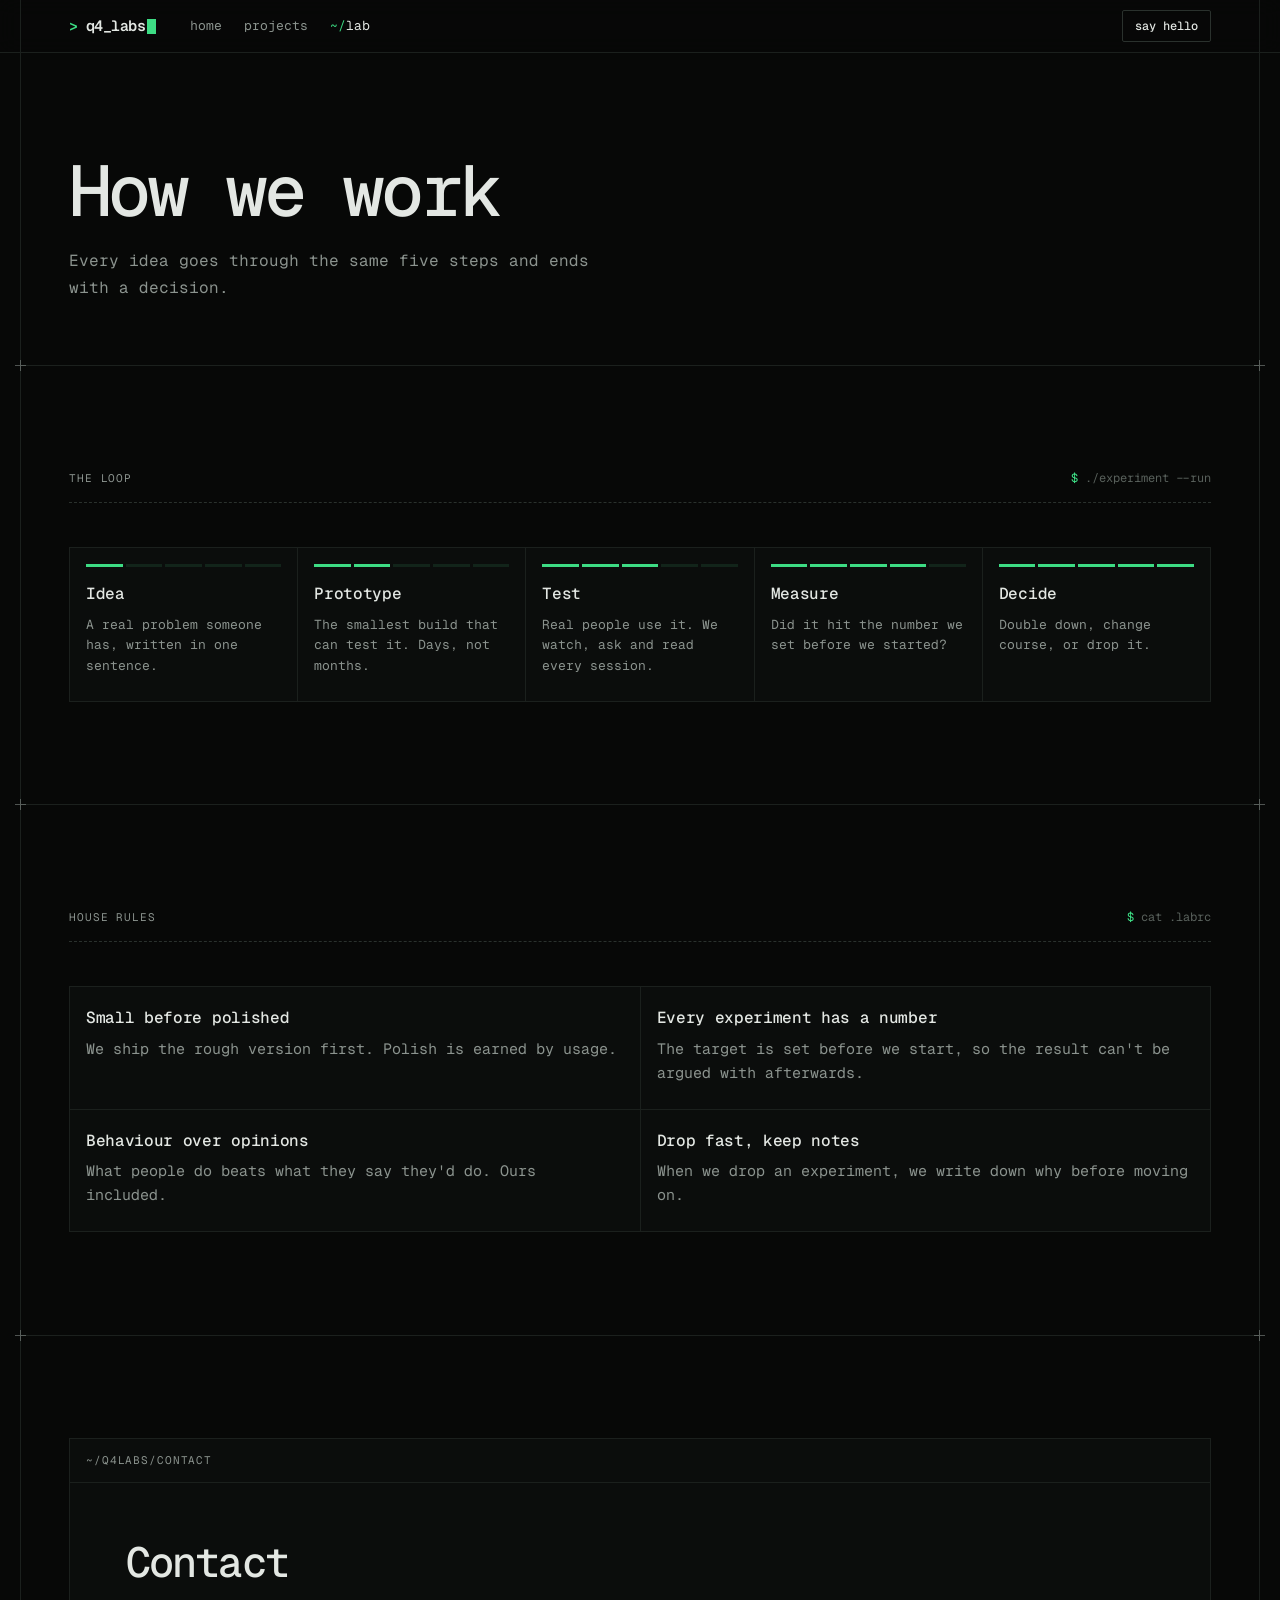
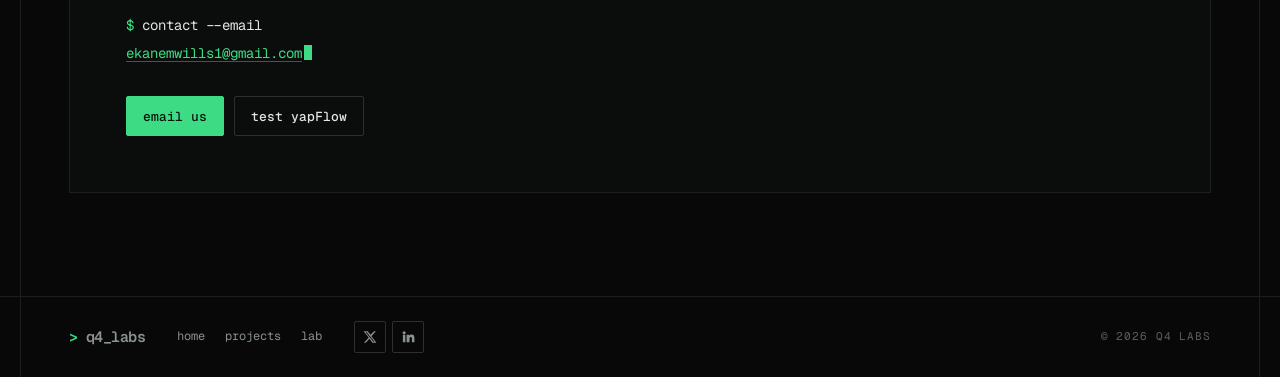
==== commit 5eb56ea0: "Globe rolls on scroll with parallax; strip filler copy - Scrolling hands the globe momentum so it ro" ====
--- a/lab.html
+++ b/lab.html
@@ -89,7 +89,6 @@
                 <li><a href="lab.html" aria-current="page">lab</a></li>
             </ul>
         </nav>
-        <span class="bar__status"><span class="dot"></span>exp-001 live · <time data-clock>--:--:--</time></span>
         <a class="btn" href="lab.html#contact">say hello</a>
     </div>
 </header>
@@ -97,21 +96,18 @@
 <main id="main" class="frame">
 
     <header class="block page-head">
-        <p class="lbl">lab <span class="sig">//</span> how-we-work.md</p>
-        <h1 class="display">How the lab works.</h1>
-        <p class="lede">We're two builders running small, honest experiments. Every idea follows the same loop, and
-            every loop ends with a decision.</p>
+        <h1 class="display">How we work</h1>
+        <p class="lede">Every idea goes through the same five steps and ends with a decision.</p>
     </header>
 
     <section class="block" aria-labelledby="loop-title">
         <div class="head">
-            <div class="head__meta"><p class="lbl">01 <span class="sig">//</span> the loop</p>
+            <div class="head__meta"><h2 class="lbl" id="loop-title">the loop</h2>
                 <p class="cmd"><span class="p">$</span> ./experiment --run</p></div>
-            <h2 class="h2" id="loop-title">Five steps, one decision.</h2>
         </div>
         <ol class="tiles loop reveal">
             <li><div class="meter" data-meter="1" aria-hidden="true"></div><h3 class="h3">Idea</h3>
-                <p>A real problem someone has, written down in one sentence.</p></li>
+                <p>A real problem someone has, written in one sentence.</p></li>
             <li><div class="meter" data-meter="2" aria-hidden="true"></div><h3 class="h3">Prototype</h3>
                 <p>The smallest build that can test it. Days, not months.</p></li>
             <li><div class="meter" data-meter="3" aria-hidden="true"></div><h3 class="h3">Test</h3>
@@ -119,38 +115,32 @@
             <li><div class="meter" data-meter="4" aria-hidden="true"></div><h3 class="h3">Measure</h3>
                 <p>Did it hit the number we set before we started?</p></li>
             <li><div class="meter" data-meter="5" aria-hidden="true"></div><h3 class="h3">Decide</h3>
-                <p>Double down, change course, or drop it and start the next one.</p></li>
+                <p>Double down, change course, or drop it.</p></li>
         </ol>
     </section>
 
     <section class="block" aria-labelledby="rules-title">
         <div class="head">
-            <div class="head__meta"><p class="lbl">02 <span class="sig">//</span> house rules</p>
+            <div class="head__meta"><h2 class="lbl" id="rules-title">house rules</h2>
                 <p class="cmd"><span class="p">$</span> cat .labrc</p></div>
-            <h2 class="h2" id="rules-title">House rules.</h2>
         </div>
         <div class="tiles rules reveal">
-            <article class="rule"><code>rule_01</code><h3 class="h3">Small before polished</h3>
+            <article class="rule"><h3 class="h3">Small before polished</h3>
                 <p>We ship the rough version first. Polish is earned by usage.</p></article>
-            <article class="rule"><code>rule_02</code><h3 class="h3">Every experiment has a number</h3>
-                <p>We set the target before we start, so the result can't be argued with afterwards.</p></article>
-            <article class="rule"><code>rule_03</code><h3 class="h3">Real users over opinions</h3>
-                <p>Including ours. What people do beats what they say they'd do.</p></article>
-            <article class="rule"><code>rule_04</code><h3 class="h3">Drop fast, keep notes</h3>
-                <p>A dropped experiment still teaches us something. We write it down and move on.</p></article>
+            <article class="rule"><h3 class="h3">Every experiment has a number</h3>
+                <p>The target is set before we start, so the result can't be argued with afterwards.</p></article>
+            <article class="rule"><h3 class="h3">Behaviour over opinions</h3>
+                <p>What people do beats what they say they'd do. Ours included.</p></article>
+            <article class="rule"><h3 class="h3">Drop fast, keep notes</h3>
+                <p>When we drop an experiment, we write down why before moving on.</p></article>
         </div>
     </section>
 
     <section class="block" id="contact" aria-labelledby="contact-title">
         <div class="panel term reveal">
-            <div class="ph ph--rule">
-                <p class="lbl">~/q4labs/contact · zsh</p>
-                <p class="lbl">03 <span class="sig">//</span> contact</p>
-            </div>
+            <div class="ph"><p class="lbl">~/q4labs/contact</p></div>
             <div class="term__body">
-                <h2 class="h2" id="contact-title">Say hello.</h2>
-                <p class="line"><span class="p">$</span> whois q4labs</p>
-                <p class="line out">a product lab of two · open to testers, partners and good problems</p>
+                <h2 class="h2" id="contact-title">Contact</h2>
                 <p class="line"><span class="p">$</span> contact --email</p>
                 <p class="line out"><a class="link" href="mailto:ekanemwills1@gmail.com">ekanemwills1@gmail.com</a><span class="cursor" aria-hidden="true"></span></p>
                 <div class="btn-row">
@@ -160,7 +150,6 @@
             </div>
         </div>
     </section>
-
 </main>
 
 <footer class="foot">
@@ -176,7 +165,7 @@
             <a class="icon-btn" href="https://www.linkedin.com/company/q4labs/" data-todo="q4-linkedin"
                aria-label="Q4 Labs on LinkedIn"><svg width="15" height="15" aria-hidden="true"><use href="#icon-linkedin"/></svg></a>
         </div>
-        <span class="end">© <span data-year>2026</span> Q4 Labs · all systems nominal</span>
+        <span class="end">© <span data-year>2026</span> Q4 Labs</span>
     </div>
 </footer>
 
--- a/assets/css/styles.css
+++ b/assets/css/styles.css
@@ -20,7 +20,6 @@
 
   --warn: #F0A868;
   --warn-soft: rgba(240, 168, 104, 0.12);
-  --yap: #B7A2F0;
 
   --mono: "Geist Mono", ui-monospace, SFMono-Regular, Menlo, monospace;
 
@@ -78,13 +77,11 @@
   font-size: 11px; line-height: 1.4; letter-spacing: 0.08em; text-transform: uppercase; color: var(--muted);
   margin: 0; font-weight: 400;
 }
-.lbl b { color: var(--text); font-weight: 500; }
 .display { font-size: clamp(38px, 5.6vw, 76px); line-height: 1; letter-spacing: -0.055em; font-weight: 500; margin: 0; }
 .h2 { font-size: clamp(26px, 3.4vw, 42px); line-height: 1.1; letter-spacing: -0.045em; font-weight: 500; margin: 0; text-wrap: balance; }
 .h3 { font-size: 16px; line-height: 1.35; letter-spacing: -0.02em; font-weight: 500; margin: 0; }
 .lede { font-size: clamp(15px, 1.25vw, 16px); line-height: 1.7; color: var(--muted); max-width: 56ch; margin: 0; }
 .muted { color: var(--muted); }
-.sig { color: var(--signal); }
 .cmd { font-size: 12px; color: var(--dim); margin: 0; }
 .cmd .p { color: var(--signal); }
 
@@ -93,10 +90,8 @@
 @media (prefers-reduced-motion: reduce) { .cursor { animation: none; } }
 
 .dot { display: inline-block; width: 6px; height: 6px; border-radius: 50%; background: var(--signal); vertical-align: 0.1em; margin-right: 8px; }
-.dot--off { background: var(--dim); }
-.dot--inline { margin: 0 6px 0 10px; }
-
-/* Section head: index + command on one dashed rule, title below */
+
+/* Section head: label + command on one dashed rule */
 .head { display: grid; gap: 20px; margin-bottom: clamp(28px, 4vw, 44px); }
 .head__meta { display: flex; gap: 16px; align-items: baseline; padding-bottom: 14px; border-bottom: 1px dashed var(--line-2); }
 .head__meta .cmd { margin-left: auto; }
@@ -120,7 +115,7 @@
 .icon-btn:hover, .icon-btn:focus-visible { color: var(--signal); border-color: var(--signal-line); }
 .icons { display: flex; gap: 6px; }
 
-/* ---------- Status bar (nav) ---------- */
+/* ---------- Top bar ---------- */
 .bar {
   position: sticky; top: 0; z-index: 50;
   background: rgba(7, 8, 7, 0.86);
@@ -137,9 +132,7 @@
 .bar__links a:hover { color: var(--text); }
 .bar__links a[aria-current="page"] { color: var(--text); }
 .bar__links a[aria-current="page"]::before { content: "~/"; color: var(--signal); }
-.bar__status { font-size: 11px; letter-spacing: 0.08em; text-transform: uppercase; color: var(--muted); white-space: nowrap; font-variant-numeric: tabular-nums; }
 .bar .btn { height: 32px; padding: 0 12px; font-size: 12px; }
-@media (max-width: 760px) { .bar__status { display: none; } }
 @media (max-width: 560px) {
   .bar__in { gap: 8px; }
   .bar .btn { display: none; }
@@ -151,11 +144,8 @@
 /* tiles share borders: the 1px gap is the hairline */
 .tiles { display: grid; gap: 1px; background: var(--line); border: 1px solid var(--line); }
 .tiles > * { background: var(--panel); min-width: 0; }
-.ph { display: flex; align-items: center; justify-content: space-between; gap: 16px; padding: 14px 16px 0; min-height: 44px; }
-.ph--rule { padding-bottom: 14px; border-bottom: 1px solid var(--line); }
+.ph { display: flex; align-items: center; justify-content: space-between; gap: 16px; padding: 14px 16px; min-height: 44px; border-bottom: 1px solid var(--line); }
 .pb { padding: 16px; }
-.ph .arrow { color: var(--muted); display: grid; place-items: center; width: 22px; height: 22px; border: 1px solid var(--line-2); transition: color 0.15s ease, border-color 0.15s ease; }
-a:hover .ph .arrow, .ph a.arrow:hover { color: var(--signal); border-color: var(--signal-line); }
 
 /* corner ticks */
 .ticks { position: absolute; inset: 0; pointer-events: none; z-index: 4; }
@@ -167,23 +157,11 @@
 .ticks i::before { bottom: 10px; left: 10px; border-width: 0 0 1px 1px; }
 .ticks i::after { bottom: 10px; right: 10px; border-width: 0 1px 1px 0; }
 
-/* spec table: KEY : value */
-.spec { display: grid; grid-template-columns: max-content minmax(0, 1fr); gap: 7px 20px; margin: 0; font-size: 12px; line-height: 1.6; }
-.spec dt { color: var(--muted); text-transform: uppercase; letter-spacing: 0.06em; font-size: 11px; line-height: 1.75; }
-.spec dd { margin: 0; color: var(--text); }
-.spec dd::before { content: ": "; color: var(--dim); }
-.spec dd a:hover { color: var(--signal); }
-.spec--2 { grid-template-columns: max-content minmax(0, 1fr) max-content minmax(0, 1fr); }
-@media (max-width: 760px) { .spec--2 { grid-template-columns: max-content minmax(0, 1fr); } }
-
 /* segmented meter */
 .meter { display: grid; grid-template-columns: repeat(var(--n, 20), minmax(0, 1fr)); gap: 3px; height: var(--h, 28px); }
 .meter i { background: var(--signal-deep); transition: background-color 0.2s ease; transition-delay: calc(var(--i, 0) * 60ms); }
 .meter.is-on i.on, .no-js .meter i.on { background: var(--signal); }
-
-.readout { display: flex; align-items: baseline; justify-content: space-between; gap: 12px; margin: 12px 0 14px; }
-.readout b { font-weight: 400; font-size: 20px; letter-spacing: -0.03em; }
-.readout span { font-size: 20px; color: var(--muted); letter-spacing: -0.03em; font-variant-numeric: tabular-nums; }
+.meter--log { --n: 6; --h: 8px; max-width: 220px; margin: 4px 0 12px; }
 
 /* callout tag (chamfered corner) + value chip */
 .tag {
@@ -200,41 +178,41 @@
 }
 .chip--muted { color: var(--muted); background: transparent; border-color: var(--line-2); }
 .chip--warn { color: var(--warn); background: var(--warn-soft); border-color: rgba(240, 168, 104, 0.4); }
-.chip--yap { color: var(--yap); background: rgba(183, 162, 240, 0.1); border-color: rgba(183, 162, 240, 0.4); }
 
 /* ---------- Hero ---------- */
 .hero-head {
   display: grid; grid-template-columns: minmax(0, 1.45fr) minmax(0, 1fr); gap: 28px 56px; align-items: end;
-  padding: clamp(32px, 4.5vw, 56px) var(--pad) clamp(28px, 3vw, 40px);
-}
-.hero-head > .lbl { grid-column: 1 / -1; }
+  padding: clamp(40px, 6vw, 80px) var(--pad) clamp(32px, 3.5vw, 48px);
+}
 .hero-head__side { display: grid; gap: 20px; }
 @media (max-width: 900px) { .hero-head { grid-template-columns: 1fr; } }
 
+/* Parallax layers, driven from main.js:
+   --gy grid (slowest), --py / --ps globe (middle), callouts move with the page. */
 .viewport {
-  position: relative; height: clamp(480px, calc(100svh - 340px), 640px);
+  position: relative; height: clamp(480px, calc(100svh - 345px), 660px);
   border-top: 1px solid var(--line); overflow: hidden;
   background: radial-gradient(circle at 50% 50%, rgba(61, 220, 132, 0.05), transparent 52%), var(--panel);
 }
 .viewport__grid {
-  position: absolute; inset: 0; pointer-events: none;
+  position: absolute; inset: -25% 0; pointer-events: none;
   background-image:
     linear-gradient(var(--line) 1px, transparent 1px),
     linear-gradient(90deg, var(--line) 1px, transparent 1px);
   background-size: 48px 48px; background-position: center center;
-  -webkit-mask-image: radial-gradient(ellipse at 50% 50%, #000 15%, transparent 70%);
-  mask-image: radial-gradient(ellipse at 50% 50%, #000 15%, transparent 70%);
+  -webkit-mask-image: radial-gradient(ellipse at 50% 50%, #000 15%, transparent 60%);
+  mask-image: radial-gradient(ellipse at 50% 50%, #000 15%, transparent 60%);
   opacity: 0.6;
-}
-.hud { position: absolute; z-index: 5; font-size: 11px; letter-spacing: 0.08em; text-transform: uppercase; color: var(--muted); font-variant-numeric: tabular-nums; }
-.hud--tl { top: 24px; left: 28px; }
-.hud--tr { top: 24px; right: 28px; text-align: right; }
-.hud--bl { bottom: 24px; left: 28px; line-height: 1.9; color: var(--dim); }
-.hud--br { bottom: 24px; right: 28px; color: var(--dim); }
-.hud--bl span { color: var(--muted); }
-
-.globe { position: absolute; z-index: 2; left: 50%; top: 50%; transform: translate(-50%, -50%); height: 90%; aspect-ratio: 1; }
-.globe canvas { width: 100%; height: 100%; cursor: grab; touch-action: none; }
+  translate: 0 var(--gy, 0px);
+}
+.hud { position: absolute; z-index: 5; font-size: 11px; letter-spacing: 0.08em; text-transform: uppercase; color: var(--dim); margin: 0; }
+.hud--br { bottom: 24px; right: 28px; }
+
+.globe {
+  position: absolute; z-index: 2; left: 50%; top: 50%; transform: translate(-50%, -50%); height: 90%; aspect-ratio: 1;
+  translate: 0 var(--py, 0px); scale: var(--ps, 1); will-change: translate, scale;
+}
+.globe canvas { width: 100%; height: 100%; cursor: grab; touch-action: pan-y; }
 .globe canvas.dragging { cursor: grabbing; }
 
 .leaders { position: absolute; inset: 0; width: 100%; height: 100%; pointer-events: none; overflow: visible; z-index: 3; }
@@ -245,67 +223,35 @@
 .callout--r { justify-items: end; }
 .callout:hover .tag, .callout:focus-visible .tag { background: var(--signal-line); }
 .callout:focus-visible { outline-offset: 6px; }
-.callout--1 { top: 22%; left: 8%; }
-.callout--2 { top: 17%; right: 8%; }
+.callout--1 { top: 20%; left: 8%; }
+.callout--2 { top: 15%; right: 8%; }
 .callout--3 { bottom: 24%; left: 11%; }
 .callout--4 { bottom: 19%; right: 10%; }
-.callout .lbl { font-size: 10px; color: var(--dim); }
 
 @media (max-width: 900px) {
-  .viewport { height: auto; padding-top: 56px; }
-  .globe { position: relative; left: auto; top: auto; transform: none; width: min(100%, 480px); height: auto; margin: 0 auto 32px; }
-  .globe canvas { touch-action: pan-y; }
-  .leaders { display: none; }
+  .viewport { height: auto; padding-top: 40px; }
+  .globe { position: relative; left: auto; top: auto; transform: none; width: min(100%, 480px); height: auto; margin: 0 auto 40px; }
+  .leaders, .hud { display: none; }
   .callouts { display: grid; grid-template-columns: 1fr 1fr; gap: 1px; background: var(--line); border-top: 1px solid var(--line); position: relative; z-index: 5; }
   .callout, .callout--r { position: static; background: var(--panel); padding: 16px; justify-items: start; align-content: start; }
   .tag > span { white-space: normal; }
-  .hud--bl, .hud--br { display: none; }
-  .hud--tl { left: 16px; } .hud--tr { right: 16px; }
-}
-@media (max-width: 480px) { .hud--tr { display: none; } }
-
-/* info strip under the viewport */
-.strip { grid-template-columns: minmax(0, 1.4fr) minmax(0, 1fr) minmax(0, 1fr); border-width: 1px 0 0; }
-.strip > * { display: flex; flex-direction: column; }
-.strip .pb { padding: 14px 16px 18px; flex: 1; }
-.log-line { font-size: 12px; line-height: 1.7; margin: 0; }
-.log-line time { color: var(--dim); margin-right: 10px; }
-.log-line b { color: var(--signal); font-weight: 400; }
-.log-text { font-size: 12px; color: var(--muted); margin: 6px 0 0; }
-@media (max-width: 900px) { .strip { grid-template-columns: 1fr; } }
-
-/* ---------- Transmission (typed statement) ---------- */
-.tx { display: grid; gap: clamp(40px, 6vw, 72px); }
-.tx__top { display: flex; justify-content: space-between; gap: 16px; }
-.tx__text { margin: 0; max-width: 1060px; font-size: clamp(22px, 3vw, 38px); line-height: 1.42; letter-spacing: -0.025em; font-weight: 400; }
+}
+
+/* ---------- Method ---------- */
+.tx__text {
+  margin: 0 0 clamp(32px, 5vw, 56px); max-width: 1000px;
+  font-size: clamp(22px, 3vw, 38px); line-height: 1.42; letter-spacing: -0.025em; font-weight: 400;
+}
 .tx__text .done { color: var(--text); }
 .tx__text .todo { color: var(--line-2); }
 .tx__text .caret { display: inline-block; width: 0.55em; height: 1.1em; background: var(--signal); vertical-align: -0.2em; margin-left: 1px; }
 .tx__text.is-done .caret { animation: blink 1.1s steps(1) infinite; }
-.stats { grid-template-columns: repeat(3, minmax(0, 1fr)) minmax(0, 1.2fr); }
-.stat { padding: 16px; display: grid; gap: 14px; align-content: space-between; }
-.stat b { font-weight: 300; font-size: clamp(34px, 4vw, 52px); line-height: 1; letter-spacing: -0.05em; color: var(--text); font-variant-numeric: tabular-nums; }
-.stat b small { font-size: 11px; letter-spacing: 0.04em; color: var(--muted); margin-left: 6px; font-weight: 400; }
-.stat--sig b { color: var(--signal); }
-.stat--note p { margin: 0; font-size: 12px; color: var(--muted); }
-@media (max-width: 900px) { .stats { grid-template-columns: repeat(3, minmax(0, 1fr)); } .stat--note { grid-column: 1 / -1; } }
-@media (max-width: 420px) { .stat b { font-size: 30px; } .stat .lbl { font-size: 10px; } }
-
-/* ---------- Method rows ---------- */
-.rows { grid-template-columns: 1fr; }
-.row {
-  display: grid; grid-template-columns: 96px minmax(0, 0.9fr) minmax(0, 1.4fr) minmax(0, 0.7fr); gap: 24px; align-items: baseline;
-  padding: 24px 16px; transition: background-color 0.15s ease;
-}
-.row:hover { background: var(--panel-2); }
-.row__n { font-size: 11px; letter-spacing: 0.08em; color: var(--signal); }
+
+.rows { grid-template-columns: repeat(3, minmax(0, 1fr)); }
+.row { padding: 20px 16px 24px; display: grid; gap: 8px; align-content: start; }
+.row__n { font-size: 11px; letter-spacing: 0.08em; text-transform: uppercase; font-weight: 400; color: var(--signal); margin: 0; }
 .row p { margin: 0; color: var(--muted); }
-.row__out { justify-self: end; text-align: right; }
-@media (max-width: 900px) {
-  .row { grid-template-columns: 1fr; gap: 8px; }
-  .row > :nth-child(n) { grid-column: 1; }
-  .row__out { justify-self: start; text-align: left; margin-top: 8px; }
-}
+@media (max-width: 900px) { .rows { grid-template-columns: 1fr; } }
 
 /* ---------- yapFlow demo ---------- */
 .demo__body { display: grid; grid-template-columns: minmax(0, 1fr) minmax(0, 1.2fr); }
@@ -326,24 +272,23 @@
 .flashcard:hover { border-style: solid; }
 .flashcard small { font-size: 11px; letter-spacing: 0.08em; color: var(--signal); }
 .flashcard .hint { font-size: 11px; color: var(--muted); margin-top: auto; }
-.demo__foot { display: flex; flex-wrap: wrap; gap: 8px 28px; padding: 12px 16px; border-top: 1px solid var(--line); }
-.after { display: flex; flex-wrap: wrap; align-items: center; gap: 16px; margin-top: 24px; }
+.after { display: flex; flex-wrap: wrap; align-items: center; gap: 10px; margin-top: 24px; }
 @media (max-width: 900px) {
   .demo__body { grid-template-columns: 1fr; }
   .demo__col + .demo__col { border-left: 0; border-top: 1px solid var(--line); }
   .finding { grid-template-columns: 1fr; gap: 8px; }
 }
 
-/* ---------- Operators (team) ---------- */
+/* ---------- Team ---------- */
 .ops { grid-template-columns: repeat(2, minmax(0, 1fr)); }
-.op__body { display: grid; grid-template-columns: 144px minmax(0, 1fr); gap: 24px; padding: 20px 16px 22px; align-items: start; }
-.op__face { position: relative; aspect-ratio: 1; padding: 14px; color: var(--signal); background: var(--bg); border: 1px solid var(--line); }
+.op__body { display: grid; grid-template-columns: 128px minmax(0, 1fr); gap: 24px; padding: 20px 16px; align-items: center; }
+.op__face { position: relative; aspect-ratio: 1; padding: 12px; color: var(--signal); background: var(--bg); border: 1px solid var(--line); }
 .op__face svg { width: 100%; height: 100%; }
 .op__face .ticks::before, .op__face .ticks::after, .op__face .ticks i::before, .op__face .ticks i::after { width: 6px; height: 6px; }
 .op__face .ticks::before { top: 4px; left: 4px; } .op__face .ticks::after { top: 4px; right: 4px; }
 .op__face .ticks i::before { bottom: 4px; left: 4px; } .op__face .ticks i::after { bottom: 4px; right: 4px; }
-.op__body .h3 { font-size: 22px; margin: 0 0 14px; }
-.op__body .icons { margin-top: 18px; }
+.op__body .h3 { font-size: 22px; }
+.op__body p { margin: 4px 0 16px; font-size: 13px; }
 @media (max-width: 900px) { .ops { grid-template-columns: 1fr; } }
 @media (max-width: 480px) { .op__body { grid-template-columns: 88px minmax(0, 1fr); gap: 16px; } .op__face { padding: 8px; } }
 
@@ -356,55 +301,55 @@
 .term .btn-row { margin-top: 32px; }
 
 /* ---------- Inner page head ---------- */
-.page-head { display: grid; gap: 24px; padding-block: clamp(56px, 8vw, 104px) clamp(40px, 5vw, 64px); }
+.page-head { display: grid; gap: 20px; padding-block: clamp(56px, 8vw, 104px) clamp(40px, 5vw, 64px); }
 
 /* ---------- Projects ---------- */
 .ls-wrap { overflow-x: auto; border: 1px solid var(--line); background: var(--panel); }
-.ls { width: 100%; border-collapse: collapse; font-size: 13px; min-width: 640px; }
+.ls { width: 100%; border-collapse: collapse; font-size: 13px; }
 .ls th { text-align: left; font-weight: 400; color: var(--muted); font-size: 11px; letter-spacing: 0.08em; text-transform: uppercase; padding: 14px 16px; border-bottom: 1px solid var(--line); }
 .ls td { padding: 18px 16px; border-bottom: 1px solid var(--line); vertical-align: top; }
 .ls tr:last-child td { border-bottom: 0; }
-.ls td:first-child { color: var(--dim); white-space: nowrap; }
 .ls .name { font-weight: 500; font-size: 15px; white-space: nowrap; }
 .ls .name a:hover { color: var(--signal); }
 .ls td.muted { color: var(--muted); }
+@media (max-width: 560px) {
+  .ls thead { display: none; }
+  .ls tr { display: grid; grid-template-columns: auto 1fr; gap: 8px 12px; padding: 16px; border-bottom: 1px solid var(--line); align-items: center; }
+  .ls tr:last-child { border-bottom: 0; }
+  .ls td { padding: 0; border: 0; }
+  .ls td:nth-child(3) { grid-column: 1 / -1; }
+}
 
 .project { grid-template-columns: minmax(0, 1fr) minmax(0, 1fr); }
 .project__info { padding: clamp(20px, 3vw, 32px) 16px; display: grid; gap: 20px; align-content: start; }
 .project__info .display { font-size: clamp(36px, 4.4vw, 56px); }
 .project__list { margin: 0; padding: 0; list-style: none; display: grid; gap: 1px; background: var(--line); border: 1px solid var(--line); font-size: 13px; }
-.project__list li { background: var(--bg); padding: 10px 12px; display: grid; grid-template-columns: 32px 1fr; color: var(--muted); }
-.project__list li span { color: var(--signal); }
+.project__list li { background: var(--bg); padding: 10px 12px; color: var(--muted); }
 .project__term { display: flex; flex-direction: column; }
 .project__term .pb { font-size: 13px; flex: 1; }
-.ghost { border: 1px dashed var(--line-2); padding: clamp(28px, 5vw, 56px) 16px; display: grid; gap: 16px; justify-items: start; margin-top: 24px; }
-.ghost .h2 { color: var(--muted); }
 @media (max-width: 900px) { .project { grid-template-columns: 1fr; } }
 
 .log { grid-template-columns: 1fr; list-style: none; margin: 0; padding: 0; }
-.log li { display: grid; grid-template-columns: 120px 72px minmax(0, 1fr); gap: 16px; padding: 16px; font-size: 13px; align-items: baseline; }
+.log li { display: grid; grid-template-columns: 120px minmax(0, 1fr); gap: 16px; padding: 16px; font-size: 13px; align-items: baseline; }
 .log time { color: var(--muted); font-size: 11px; letter-spacing: 0.08em; text-transform: uppercase; }
-.log .hash { color: var(--dim); }
 .log p { margin: 0; color: var(--muted); }
 .log b { color: var(--text); font-weight: 500; }
-.log .now time, .log .now .hash { color: var(--signal); }
-@media (max-width: 640px) { .log li { grid-template-columns: 1fr; gap: 4px; } .log .hash { display: none; } }
+.log .now time { color: var(--signal); }
+@media (max-width: 640px) { .log li { grid-template-columns: 1fr; gap: 4px; } }
 
 /* ---------- Lab ---------- */
-.loop { grid-template-columns: repeat(5, minmax(0, 1fr)); list-style: none; margin: 0; padding: 0; counter-reset: step; }
+.loop { grid-template-columns: repeat(5, minmax(0, 1fr)); list-style: none; margin: 0; padding: 0; }
 .loop li { padding: 16px 16px 24px; display: grid; gap: 10px; align-content: start; }
-.loop li::before { counter-increment: step; content: "0" counter(step) " / 05"; font-size: 11px; letter-spacing: 0.08em; color: var(--signal); }
 .loop .meter { --h: 3px; --n: 5; margin-bottom: 6px; }
 .loop p { margin: 0; color: var(--muted); font-size: 13px; }
 @media (max-width: 900px) { .loop { grid-template-columns: 1fr; } }
 
 .rules { grid-template-columns: repeat(2, minmax(0, 1fr)); }
-.rule { padding: 20px 16px 24px; display: grid; gap: 10px; align-content: start; }
-.rule code { font: 11px var(--mono); letter-spacing: 0.08em; text-transform: uppercase; color: var(--signal); }
+.rule { padding: 20px 16px 24px; display: grid; gap: 8px; align-content: start; }
 .rule p { margin: 0; color: var(--muted); }
 @media (max-width: 760px) { .rules { grid-template-columns: 1fr; } }
 
-/* ---------- Footer (status bar) ---------- */
+/* ---------- Footer ---------- */
 .foot { border-top: 1px solid var(--line); }
 .foot__in { display: flex; flex-wrap: wrap; align-items: center; gap: 16px 32px; padding: 24px var(--pad); font-size: 12px; color: var(--muted); }
 .foot__in nav { display: flex; gap: 20px; }
@@ -420,4 +365,3 @@
   .reveal { opacity: 1; transition: none; }
   .meter i { transition: none; }
 }
-.meter--log { --n: 6; --h: 8px; max-width: 220px; margin: 4px 0 12px; }
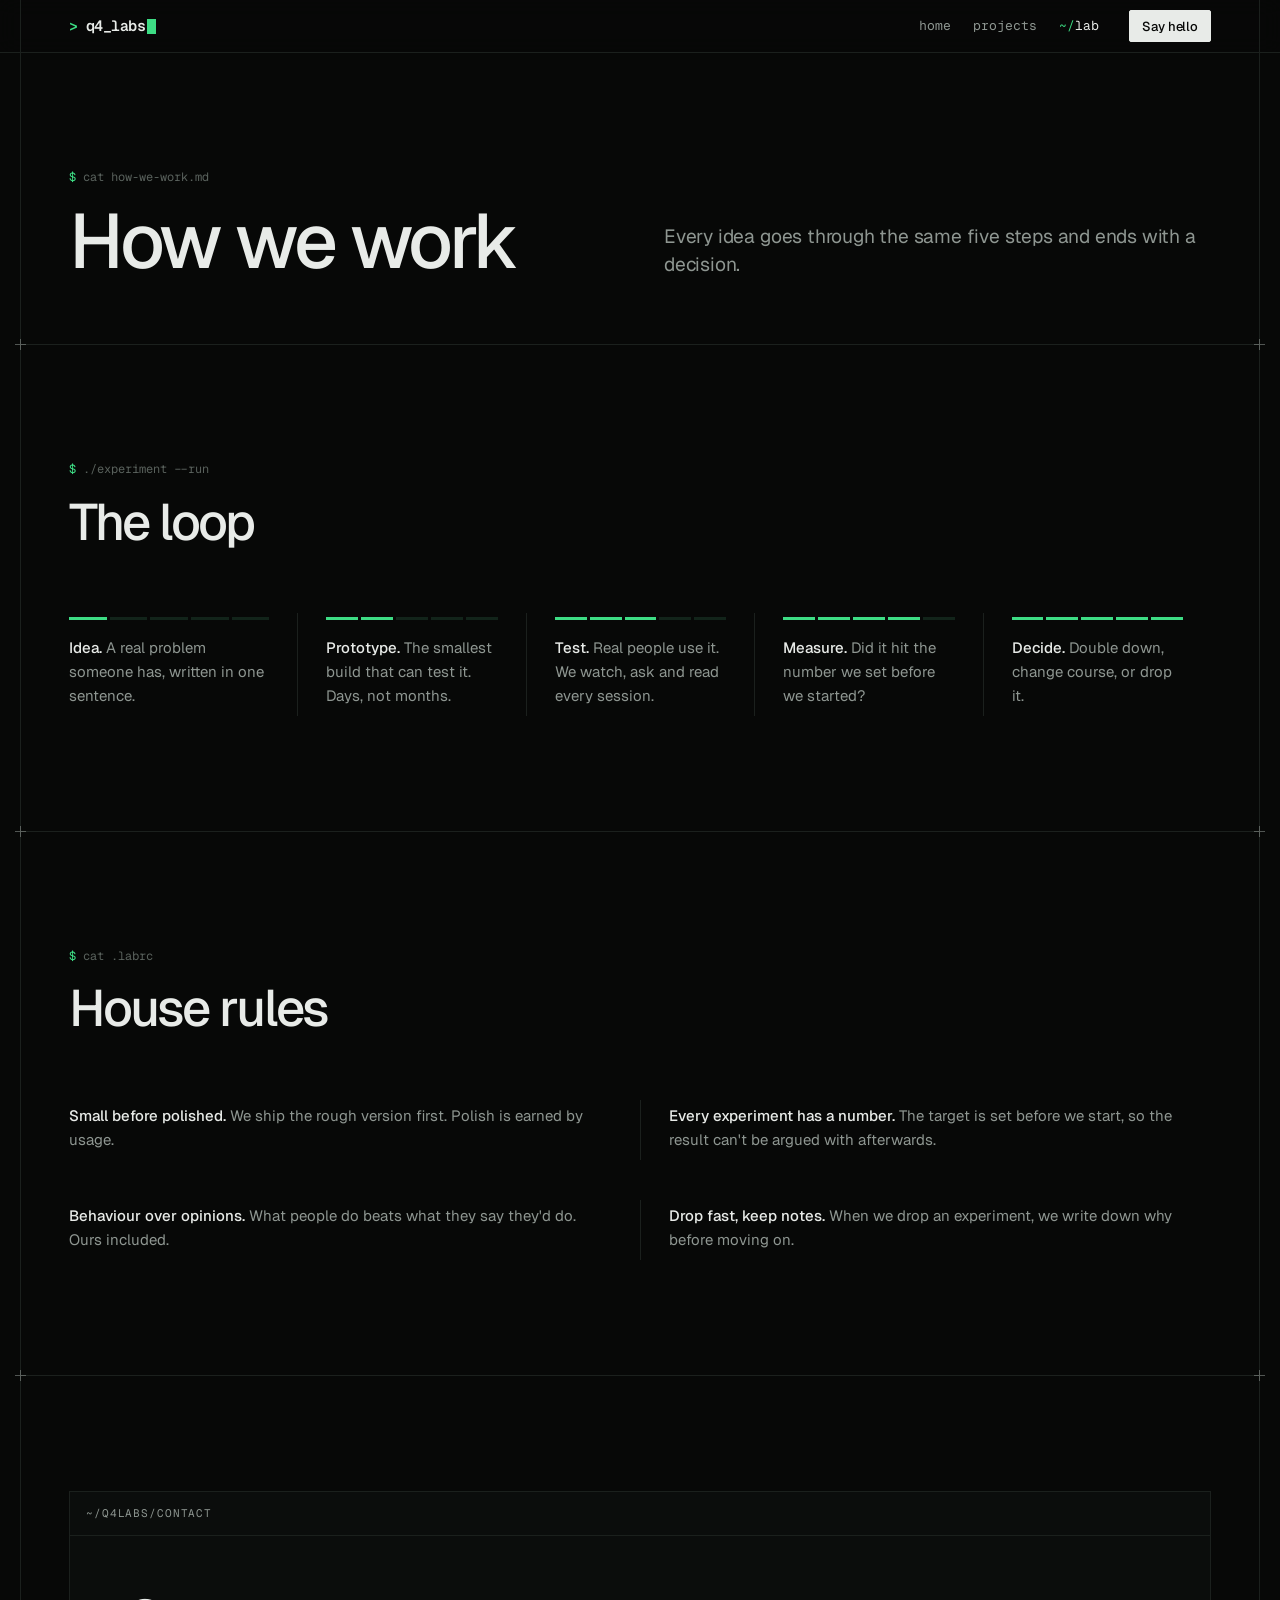
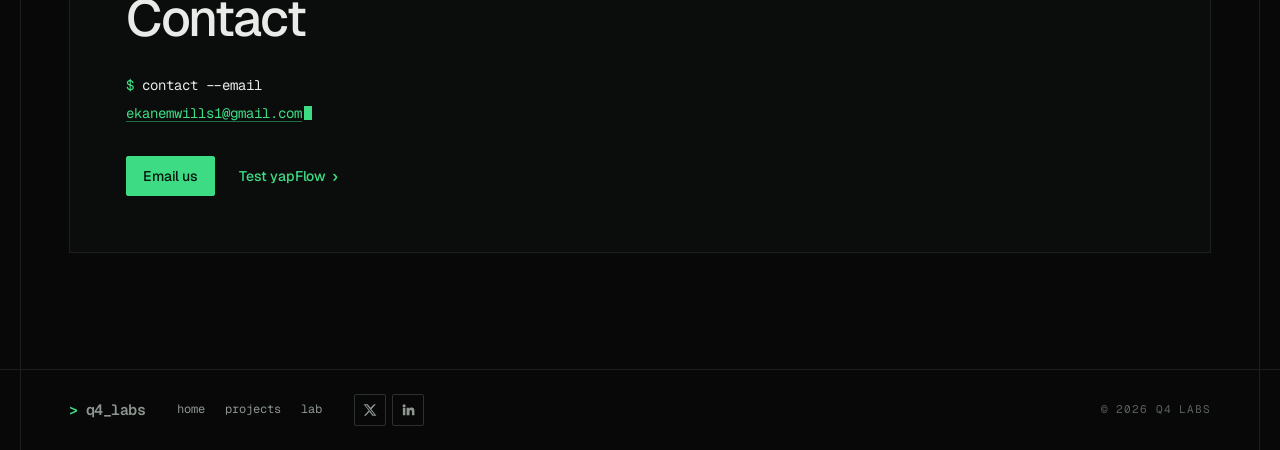
==== commit 1da03dcd: "Rework against live references: pinned globe scene, Geist pairing Studied Linear, Stripe, Apple, Fra" ====
--- a/lab.html
+++ b/lab.html
@@ -12,7 +12,7 @@
     <link rel="apple-touch-icon" href="apple-touch-icon.png">
     <link rel="preconnect" href="https://fonts.googleapis.com">
     <link rel="preconnect" href="https://fonts.gstatic.com" crossorigin>
-    <link href="https://fonts.googleapis.com/css2?family=Geist+Mono:wght@300..700&display=swap" rel="stylesheet">
+    <link href="https://fonts.googleapis.com/css2?family=Geist:wght@400..600&family=Geist+Mono:wght@400..600&display=swap" rel="stylesheet">
     <link rel="stylesheet" href="assets/css/styles.css">
 </head>
 <body>
@@ -89,50 +89,56 @@
                 <li><a href="lab.html" aria-current="page">lab</a></li>
             </ul>
         </nav>
-        <a class="btn" href="lab.html#contact">say hello</a>
+        <a class="btn btn--light" href="lab.html#contact">Say hello</a>
     </div>
 </header>
 
 <main id="main" class="frame">
 
-    <header class="block page-head">
-        <h1 class="display">How we work</h1>
-        <p class="lede">Every idea goes through the same five steps and ends with a decision.</p>
-    </header>
+    <section class="block page-head" aria-labelledby="page-title">
+        <div class="intro">
+            <div class="intro__title">
+                <p class="cmd"><span class="p">$</span> cat how-we-work.md</p>
+                <h1 class="display" id="page-title">How we work</h1>
+            </div>
+            <p class="lede">Every idea goes through the same five steps and ends with a decision.</p>
+        </div>
+    </section>
 
     <section class="block" aria-labelledby="loop-title">
-        <div class="head">
-            <div class="head__meta"><h2 class="lbl" id="loop-title">the loop</h2>
-                <p class="cmd"><span class="p">$</span> ./experiment --run</p></div>
+        <div class="intro">
+            <div class="intro__title">
+                <p class="cmd"><span class="p">$</span> ./experiment --run</p>
+                <h2 class="h2" id="loop-title">The loop</h2>
+            </div>
         </div>
-        <ol class="tiles loop reveal">
-            <li><div class="meter" data-meter="1" aria-hidden="true"></div><h3 class="h3">Idea</h3>
-                <p>A real problem someone has, written in one sentence.</p></li>
-            <li><div class="meter" data-meter="2" aria-hidden="true"></div><h3 class="h3">Prototype</h3>
-                <p>The smallest build that can test it. Days, not months.</p></li>
-            <li><div class="meter" data-meter="3" aria-hidden="true"></div><h3 class="h3">Test</h3>
-                <p>Real people use it. We watch, ask and read every session.</p></li>
-            <li><div class="meter" data-meter="4" aria-hidden="true"></div><h3 class="h3">Measure</h3>
-                <p>Did it hit the number we set before we started?</p></li>
-            <li><div class="meter" data-meter="5" aria-hidden="true"></div><h3 class="h3">Decide</h3>
-                <p>Double down, change course, or drop it.</p></li>
+        <ol class="cols cols--5 loop reveal">
+            <li><div class="meter" data-meter="1" aria-hidden="true"></div><b>Idea.</b> A real problem someone has,
+                written in one sentence.</li>
+            <li><div class="meter" data-meter="2" aria-hidden="true"></div><b>Prototype.</b> The smallest build that
+                can test it. Days, not months.</li>
+            <li><div class="meter" data-meter="3" aria-hidden="true"></div><b>Test.</b> Real people use it. We watch,
+                ask and read every session.</li>
+            <li><div class="meter" data-meter="4" aria-hidden="true"></div><b>Measure.</b> Did it hit the number we set
+                before we started?</li>
+            <li><div class="meter" data-meter="5" aria-hidden="true"></div><b>Decide.</b> Double down, change course,
+                or drop it.</li>
         </ol>
     </section>
 
     <section class="block" aria-labelledby="rules-title">
-        <div class="head">
-            <div class="head__meta"><h2 class="lbl" id="rules-title">house rules</h2>
-                <p class="cmd"><span class="p">$</span> cat .labrc</p></div>
+        <div class="intro">
+            <div class="intro__title">
+                <p class="cmd"><span class="p">$</span> cat .labrc</p>
+                <h2 class="h2" id="rules-title">House rules</h2>
+            </div>
         </div>
-        <div class="tiles rules reveal">
-            <article class="rule"><h3 class="h3">Small before polished</h3>
-                <p>We ship the rough version first. Polish is earned by usage.</p></article>
-            <article class="rule"><h3 class="h3">Every experiment has a number</h3>
-                <p>The target is set before we start, so the result can't be argued with afterwards.</p></article>
-            <article class="rule"><h3 class="h3">Behaviour over opinions</h3>
-                <p>What people do beats what they say they'd do. Ours included.</p></article>
-            <article class="rule"><h3 class="h3">Drop fast, keep notes</h3>
-                <p>When we drop an experiment, we write down why before moving on.</p></article>
+        <div class="cols cols--2 reveal">
+            <p><b>Small before polished.</b> We ship the rough version first. Polish is earned by usage.</p>
+            <p><b>Every experiment has a number.</b> The target is set before we start, so the result can't be argued
+                with afterwards.</p>
+            <p><b>Behaviour over opinions.</b> What people do beats what they say they'd do. Ours included.</p>
+            <p><b>Drop fast, keep notes.</b> When we drop an experiment, we write down why before moving on.</p>
         </div>
     </section>
 
@@ -144,8 +150,8 @@
                 <p class="line"><span class="p">$</span> contact --email</p>
                 <p class="line out"><a class="link" href="mailto:ekanemwills1@gmail.com">ekanemwills1@gmail.com</a><span class="cursor" aria-hidden="true"></span></p>
                 <div class="btn-row">
-                    <a class="btn btn--signal" href="mailto:ekanemwills1@gmail.com">email us</a>
-                    <a class="btn" href="projects.html#yapflow">test yapFlow</a>
+                    <a class="btn btn--signal" href="mailto:ekanemwills1@gmail.com">Email us</a>
+                    <a class="more" href="projects.html#yapflow">Test yapFlow</a>
                 </div>
             </div>
         </div>
--- a/assets/css/styles.css
+++ b/assets/css/styles.css
@@ -1,6 +1,6 @@
 /* Q4 Labs: lab instrument panel.
-   One typeface (Geist Mono), one signal colour (brand green), hairline panels,
-   square corners. Dark only. */
+   Geist for reading, Geist Mono for labels, commands and data.
+   One signal colour (brand green), hairlines, square corners. Dark only. */
 
 :root {
   --bg: #070807;
@@ -8,9 +8,9 @@
   --panel-2: #101312;
   --line: #1B201D;
   --line-2: #2A312D;
-  --text: #E3E7E3;
-  --muted: #8B938E;
-  --dim: #59615C;
+  --text: #E8EBE8;
+  --muted: #8E9691;
+  --dim: #5A625D;
 
   --signal: #3DDC84;
   --signal-ink: #04140B;
@@ -21,11 +21,13 @@
   --warn: #F0A868;
   --warn-soft: rgba(240, 168, 104, 0.12);
 
+  --sans: "Geist", ui-sans-serif, system-ui, -apple-system, "Segoe UI", sans-serif;
   --mono: "Geist Mono", ui-monospace, SFMono-Regular, Menlo, monospace;
 
+  --bar: 53px;
   --frame: 1240px;
   --pad: clamp(16px, 4vw, 48px);
-  --gap-y: clamp(56px, 8vw, 112px);
+  --gap-y: clamp(64px, 9vw, 128px);
 
   color-scheme: dark;
 }
@@ -38,8 +40,8 @@
   margin: 0;
   background: var(--bg);
   color: var(--text);
-  font-family: var(--mono);
-  font-size: 15px;
+  font-family: var(--sans);
+  font-size: 16px;
   line-height: 1.6;
   -webkit-font-smoothing: antialiased;
   text-rendering: optimizeLegibility;
@@ -55,7 +57,7 @@
 .skip { position: absolute; left: -999px; top: 8px; background: var(--signal); color: var(--signal-ink); padding: 8px 12px; z-index: 100; }
 .skip:focus { left: 16px; }
 
-/* ---------- Frame: the page is one column of panels ---------- */
+/* ---------- Frame: the page is one column ---------- */
 .frame { width: min(var(--frame), 100% - 32px); margin-inline: auto; border-inline: 1px solid var(--line); }
 .block { position: relative; border-top: 1px solid var(--line); padding: var(--gap-y) var(--pad); }
 .block--flush { padding: 0; }
@@ -72,18 +74,18 @@
 .block::before { left: -6px; }
 .block::after { right: -6px; }
 
-/* ---------- Type ---------- */
+/* ---------- Type: sans reads, mono labels ---------- */
 .lbl {
-  font-size: 11px; line-height: 1.4; letter-spacing: 0.08em; text-transform: uppercase; color: var(--muted);
-  margin: 0; font-weight: 400;
-}
-.display { font-size: clamp(38px, 5.6vw, 76px); line-height: 1; letter-spacing: -0.055em; font-weight: 500; margin: 0; }
-.h2 { font-size: clamp(26px, 3.4vw, 42px); line-height: 1.1; letter-spacing: -0.045em; font-weight: 500; margin: 0; text-wrap: balance; }
-.h3 { font-size: 16px; line-height: 1.35; letter-spacing: -0.02em; font-weight: 500; margin: 0; }
-.lede { font-size: clamp(15px, 1.25vw, 16px); line-height: 1.7; color: var(--muted); max-width: 56ch; margin: 0; }
+  font-family: var(--mono); font-size: 11px; line-height: 1.4; letter-spacing: 0.08em; text-transform: uppercase;
+  color: var(--muted); margin: 0; font-weight: 400;
+}
+.cmd { font-family: var(--mono); font-size: 12px; color: var(--dim); margin: 0; }
+.cmd .p { color: var(--signal); }
+.display { font-size: clamp(44px, 6vw, 80px); line-height: 1; letter-spacing: -0.045em; font-weight: 500; margin: 0; text-wrap: balance; }
+.h2 { font-size: clamp(32px, 4vw, 52px); line-height: 1.04; letter-spacing: -0.04em; font-weight: 500; margin: 0; }
+.h3 { font-size: 17px; line-height: 1.35; letter-spacing: -0.015em; font-weight: 500; margin: 0; }
+.lede { font-size: clamp(17px, 1.5vw, 20px); line-height: 1.5; letter-spacing: -0.01em; color: var(--muted); max-width: 44ch; margin: 0; }
 .muted { color: var(--muted); }
-.cmd { font-size: 12px; color: var(--dim); margin: 0; }
-.cmd .p { color: var(--signal); }
 
 .cursor { display: inline-block; width: 0.6em; height: 1.05em; background: var(--signal); vertical-align: -0.16em; margin-left: 2px; animation: blink 1.1s steps(1) infinite; }
 @keyframes blink { 50% { opacity: 0; } }
@@ -91,22 +93,48 @@
 
 .dot { display: inline-block; width: 6px; height: 6px; border-radius: 50%; background: var(--signal); vertical-align: 0.1em; margin-right: 8px; }
 
-/* Section head: label + command on one dashed rule */
-.head { display: grid; gap: 20px; margin-bottom: clamp(28px, 4vw, 44px); }
-.head__meta { display: flex; gap: 16px; align-items: baseline; padding-bottom: 14px; border-bottom: 1px dashed var(--line-2); }
-.head__meta .cmd { margin-left: auto; }
-
-/* ---------- Buttons ---------- */
+/* Section intro (Linear / Stripe): title left, one sentence right */
+.intro {
+  display: grid; grid-template-columns: minmax(0, 1fr) minmax(0, 1fr); gap: 24px 48px; align-items: end;
+  margin-bottom: clamp(36px, 5vw, 64px);
+}
+.intro__title { display: grid; gap: 16px; align-content: end; }
+.intro > p { margin: 0; }
+.page-head { padding-block: clamp(64px, 9vw, 120px) clamp(40px, 5vw, 64px); }
+.page-head .intro { margin-bottom: 0; }
+@media (max-width: 900px) { .intro { grid-template-columns: 1fr; } }
+
+/* Open columns (Linear / Framer): hairline dividers, no boxes. Bold lead-in (Stripe). */
+.cols { display: grid; grid-template-columns: repeat(var(--c, 3), minmax(0, 1fr)); row-gap: 40px; margin: 0; padding: 0; list-style: none; }
+.cols--2 { --c: 2; }
+.cols--5 { --c: 5; }
+.cols > * { margin: 0; padding: 4px 28px 8px; border-left: 1px solid var(--line); color: var(--muted); font-size: 15px; line-height: 1.6; }
+.cols > * b, .cols > * strong { color: var(--text); font-weight: 500; }
+.cols > :first-child,
+.cols--2 > :nth-child(odd),
+.cols:not(.cols--2):not(.cols--5) > :nth-child(3n + 1),
+.cols--5 > :nth-child(5n + 1) { border-left: 0; padding-left: 0; }
+@media (max-width: 900px) {
+  .cols, .cols--2, .cols--5 { grid-template-columns: 1fr; row-gap: 0; }
+  .cols > * { border-left: 0 !important; padding: 20px 0 !important; border-top: 1px solid var(--line); }
+  .cols > :first-child { border-top: 0; padding-top: 0 !important; }
+}
+
+/* ---------- Buttons + text links ---------- */
 .btn {
-  display: inline-flex; align-items: center; gap: 10px; height: 40px; padding: 0 16px;
-  font: 500 13px/1 var(--mono); color: var(--text); white-space: nowrap;
+  display: inline-flex; align-items: center; gap: 8px; height: 40px; padding: 0 16px;
+  font: 500 14px/1 var(--sans); letter-spacing: -0.01em; color: var(--text); white-space: nowrap;
   border: 1px solid var(--line-2); border-radius: 2px; background: transparent; cursor: pointer;
   transition: border-color 0.15s ease, background-color 0.15s ease;
 }
 .btn:hover { border-color: var(--muted); background: var(--panel-2); }
 .btn--signal { background: var(--signal); border-color: var(--signal); color: var(--signal-ink); }
 .btn--signal:hover { background: #5BE699; border-color: #5BE699; }
-.btn-row { display: flex; flex-wrap: wrap; gap: 10px; }
+.btn-row { display: flex; flex-wrap: wrap; align-items: center; gap: 8px 24px; }
+
+.more { display: inline-flex; align-items: center; gap: 6px; height: 40px; font-size: 14px; font-weight: 500; letter-spacing: -0.01em; color: var(--signal); }
+.more::after { content: "›"; font-size: 17px; line-height: 1; transition: translate 0.15s ease; }
+.more:hover::after { translate: 3px 0; }
 
 .icon-btn {
   width: 32px; height: 32px; display: grid; place-items: center; color: var(--muted);
@@ -115,24 +143,24 @@
 .icon-btn:hover, .icon-btn:focus-visible { color: var(--signal); border-color: var(--signal-line); }
 .icons { display: flex; gap: 6px; }
 
-/* ---------- Top bar ---------- */
+/* ---------- Top bar: logo left, links + one action right ---------- */
 .bar {
   position: sticky; top: 0; z-index: 50;
   background: rgba(7, 8, 7, 0.86);
   backdrop-filter: blur(10px); -webkit-backdrop-filter: blur(10px);
   border-bottom: 1px solid var(--line);
 }
-.bar__in { display: flex; align-items: center; gap: 24px; height: 52px; padding: 0 var(--pad); }
-.logo { display: inline-flex; align-items: center; font-weight: 600; font-size: 15px; letter-spacing: -0.03em; }
+.bar__in { display: flex; align-items: center; gap: 20px; height: 52px; padding: 0 var(--pad); }
+.logo { display: inline-flex; align-items: center; font-family: var(--mono); font-weight: 600; font-size: 15px; letter-spacing: -0.03em; }
 .logo .p { color: var(--signal); margin-right: 8px; }
 .logo .cursor { height: 1em; width: 0.55em; }
-.bar nav { margin-right: auto; }
+.bar nav { margin-left: auto; }
 .bar__links { display: flex; gap: 2px; list-style: none; margin: 0; padding: 0; }
-.bar__links a { display: block; padding: 6px 10px; font-size: 13px; color: var(--muted); transition: color 0.15s ease; }
+.bar__links a { display: block; padding: 6px 10px; font-family: var(--mono); font-size: 13px; color: var(--muted); transition: color 0.15s ease; }
 .bar__links a:hover { color: var(--text); }
 .bar__links a[aria-current="page"] { color: var(--text); }
 .bar__links a[aria-current="page"]::before { content: "~/"; color: var(--signal); }
-.bar .btn { height: 32px; padding: 0 12px; font-size: 12px; }
+.bar .btn { height: 32px; padding: 0 12px; font-size: 13px; }
 @media (max-width: 560px) {
   .bar__in { gap: 8px; }
   .bar .btn { display: none; }
@@ -141,7 +169,6 @@
 
 /* ---------- Panels ---------- */
 .panel { background: var(--panel); border: 1px solid var(--line); position: relative; }
-/* tiles share borders: the 1px gap is the hairline */
 .tiles { display: grid; gap: 1px; background: var(--line); border: 1px solid var(--line); }
 .tiles > * { background: var(--panel); min-width: 0; }
 .ph { display: flex; align-items: center; justify-content: space-between; gap: 16px; padding: 14px 16px; min-height: 44px; border-bottom: 1px solid var(--line); }
@@ -169,26 +196,24 @@
   clip-path: polygon(0 0, 100% 0, 100% calc(100% - 8px), calc(100% - 8px) 100%, 0 100%);
 }
 .tag > span {
-  display: block; padding: 6px 16px 6px 10px; background: var(--bg); font-size: 11px; letter-spacing: 0.08em; text-transform: uppercase; white-space: nowrap;
+  display: block; padding: 6px 16px 6px 10px; background: var(--bg); font-family: var(--mono); font-size: 11px; letter-spacing: 0.08em; text-transform: uppercase; white-space: nowrap;
   clip-path: polygon(0 0, 100% 0, 100% calc(100% - 7.6px), calc(100% - 7.6px) 100%, 0 100%);
 }
 .chip {
-  display: inline-flex; align-items: center; gap: 6px; padding: 1px 7px; font-size: 11px; line-height: 1.6; letter-spacing: 0.04em; white-space: nowrap;
+  display: inline-flex; align-items: center; gap: 6px; padding: 1px 7px; font-family: var(--mono); font-size: 11px; line-height: 1.6; letter-spacing: 0.04em; white-space: nowrap;
   color: var(--signal); background: var(--signal-soft); border: 1px solid var(--signal-line);
 }
 .chip--muted { color: var(--muted); background: transparent; border-color: var(--line-2); }
 .chip--warn { color: var(--warn); background: var(--warn-soft); border-color: rgba(240, 168, 104, 0.4); }
 
-/* ---------- Hero ---------- */
+/* ---------- Hero scene ---------- */
 .hero-head {
-  display: grid; grid-template-columns: minmax(0, 1.45fr) minmax(0, 1fr); gap: 28px 56px; align-items: end;
+  display: grid; grid-template-columns: minmax(0, 1.3fr) minmax(0, 1fr); gap: 28px 56px; align-items: end;
   padding: clamp(40px, 6vw, 80px) var(--pad) clamp(32px, 3.5vw, 48px);
 }
-.hero-head__side { display: grid; gap: 20px; }
+.hero-head__side { display: grid; gap: 24px; }
 @media (max-width: 900px) { .hero-head { grid-template-columns: 1fr; } }
 
-/* Parallax layers, driven from main.js:
-   --gy grid (slowest), --py / --ps globe (middle), callouts move with the page. */
 .viewport {
   position: relative; height: clamp(480px, calc(100svh - 345px), 660px);
   border-top: 1px solid var(--line); overflow: hidden;
@@ -205,21 +230,24 @@
   opacity: 0.6;
   translate: 0 var(--gy, 0px);
 }
-.hud { position: absolute; z-index: 5; font-size: 11px; letter-spacing: 0.08em; text-transform: uppercase; color: var(--dim); margin: 0; }
+.hud { position: absolute; z-index: 5; font-family: var(--mono); font-size: 11px; letter-spacing: 0.08em; text-transform: uppercase; color: var(--dim); margin: 0; }
 .hud--br { bottom: 24px; right: 28px; }
 
 .globe {
   position: absolute; z-index: 2; left: 50%; top: 50%; transform: translate(-50%, -50%); height: 90%; aspect-ratio: 1;
-  translate: 0 var(--py, 0px); scale: var(--ps, 1); will-change: translate, scale;
+  translate: var(--gx, 0px) var(--py, 0px); scale: var(--ps, 1); will-change: translate, scale;
 }
 .globe canvas { width: 100%; height: 100%; cursor: grab; touch-action: pan-y; }
 .globe canvas.dragging { cursor: grabbing; }
 
+/* leader lines draw in when their callout switches on */
 .leaders { position: absolute; inset: 0; width: 100%; height: 100%; pointer-events: none; overflow: visible; z-index: 3; }
-.leaders path { fill: none; stroke: var(--muted); stroke-width: 1; opacity: 0.75; }
-.leaders circle { fill: var(--signal); }
-
-.callout { position: absolute; z-index: 5; display: grid; gap: 6px; justify-items: start; }
+.leaders path { fill: none; stroke: var(--muted); stroke-width: 1; opacity: 0.75; stroke-dasharray: 1; stroke-dashoffset: 1; transition: stroke-dashoffset 0.6s cubic-bezier(0.2, 0.7, 0.2, 1); }
+.leaders path.on { stroke-dashoffset: 0; }
+.leaders circle { fill: var(--signal); opacity: 0; transition: opacity 0.2s ease 0.45s; }
+.leaders circle.on { opacity: 1; }
+
+.callout { position: absolute; z-index: 5; display: grid; gap: 6px; justify-items: start; transition: opacity 0.4s ease, translate 0.4s ease; }
 .callout--r { justify-items: end; }
 .callout:hover .tag, .callout:focus-visible .tag { background: var(--signal-line); }
 .callout:focus-visible { outline-offset: 6px; }
@@ -228,6 +256,18 @@
 .callout--3 { bottom: 24%; left: 11%; }
 .callout--4 { bottom: 19%; right: 10%; }
 
+/* Pinned scene (Apple): desktop, motion allowed. The stage sticks under the bar
+   while scroll progress drives the headline out, the globe to centre and the
+   callouts in, one at a time. Enabled from main.js with .is-pinned. */
+.scene.is-pinned { height: 260svh; }
+.scene.is-pinned .scene__stage { position: sticky; top: var(--bar); height: calc(100svh - var(--bar)); overflow: hidden; }
+.scene.is-pinned .viewport { position: absolute; inset: 0; height: auto; border-top: 0; }
+.scene.is-pinned .hero-head {
+  position: absolute; z-index: 6; top: 0; left: 0; width: min(48%, 600px); grid-template-columns: 1fr;
+  opacity: var(--ho, 1); translate: 0 var(--hy, 0px); pointer-events: auto;
+}
+.scene.is-pinned .callout:not(.on) { opacity: 0; translate: 0 8px; pointer-events: none; }
+
 @media (max-width: 900px) {
   .viewport { height: auto; padding-top: 40px; }
   .globe { position: relative; left: auto; top: auto; transform: none; width: min(100%, 480px); height: auto; margin: 0 auto 40px; }
@@ -237,42 +277,34 @@
   .tag > span { white-space: normal; }
 }
 
-/* ---------- Method ---------- */
-.tx__text {
-  margin: 0 0 clamp(32px, 5vw, 56px); max-width: 1000px;
-  font-size: clamp(22px, 3vw, 38px); line-height: 1.42; letter-spacing: -0.025em; font-weight: 400;
-}
+/* ---------- Method: typed line ---------- */
+.tx__text { margin: 0; font-family: var(--mono); font-size: clamp(16px, 1.45vw, 19px); line-height: 1.6; letter-spacing: -0.01em; max-width: 46ch; }
 .tx__text .done { color: var(--text); }
 .tx__text .todo { color: var(--line-2); }
-.tx__text .caret { display: inline-block; width: 0.55em; height: 1.1em; background: var(--signal); vertical-align: -0.2em; margin-left: 1px; }
+.tx__text .caret { display: inline-block; width: 0.6em; height: 1.15em; background: var(--signal); vertical-align: -0.22em; margin-left: 1px; }
 .tx__text.is-done .caret { animation: blink 1.1s steps(1) infinite; }
-
-.rows { grid-template-columns: repeat(3, minmax(0, 1fr)); }
-.row { padding: 20px 16px 24px; display: grid; gap: 8px; align-content: start; }
-.row__n { font-size: 11px; letter-spacing: 0.08em; text-transform: uppercase; font-weight: 400; color: var(--signal); margin: 0; }
-.row p { margin: 0; color: var(--muted); }
-@media (max-width: 900px) { .rows { grid-template-columns: 1fr; } }
 
 /* ---------- yapFlow demo ---------- */
 .demo__body { display: grid; grid-template-columns: minmax(0, 1fr) minmax(0, 1.2fr); }
 .demo__col { padding: 20px 20px 24px; min-width: 0; }
 .demo__col + .demo__col { border-left: 1px solid var(--line); }
 .demo__col > .lbl { margin-bottom: 16px; }
-.yap-raw { font-size: clamp(17px, 1.7vw, 21px); line-height: 1.6; letter-spacing: -0.02em; color: var(--text); margin: 0; }
+.yap-raw { font-size: clamp(19px, 1.9vw, 24px); line-height: 1.5; letter-spacing: -0.02em; color: var(--text); margin: 0; }
 .yap-raw .filler { color: var(--dim); text-decoration: line-through; text-decoration-color: var(--warn); }
 .findings { display: grid; gap: 1px; background: var(--line); border: 1px solid var(--line); }
-.finding { background: var(--bg); padding: 14px; display: grid; grid-template-columns: 112px minmax(0, 1fr); gap: 12px; font-size: 13px; }
+.finding { background: var(--bg); padding: 14px; display: grid; grid-template-columns: 112px minmax(0, 1fr); gap: 12px; font-size: 14px; }
 .finding .chip { justify-self: start; align-self: start; }
 .finding b { font-weight: 500; display: block; margin-bottom: 2px; }
 .finding p { margin: 0; color: var(--muted); }
 .flashcard {
   width: 100%; margin-top: 12px; min-height: 124px; padding: 14px; display: grid; gap: 8px; align-content: start; text-align: left;
-  font: 14px/1.55 var(--mono); color: var(--text); background: var(--signal-soft); border: 1px dashed var(--signal-line); border-radius: 0; cursor: pointer;
+  font: 15px/1.5 var(--sans); color: var(--text); background: var(--signal-soft); border: 1px dashed var(--signal-line); border-radius: 0; cursor: pointer;
+  transition: border-color 0.15s ease;
 }
 .flashcard:hover { border-style: solid; }
-.flashcard small { font-size: 11px; letter-spacing: 0.08em; color: var(--signal); }
-.flashcard .hint { font-size: 11px; color: var(--muted); margin-top: auto; }
-.after { display: flex; flex-wrap: wrap; align-items: center; gap: 10px; margin-top: 24px; }
+.flashcard small { font-family: var(--mono); font-size: 11px; letter-spacing: 0.08em; color: var(--signal); }
+.flashcard .hint { font-family: var(--mono); font-size: 11px; color: var(--muted); margin-top: auto; }
+.after { margin-top: 28px; }
 @media (max-width: 900px) {
   .demo__body { grid-template-columns: 1fr; }
   .demo__col + .demo__col { border-left: 0; border-top: 1px solid var(--line); }
@@ -280,36 +312,31 @@
 }
 
 /* ---------- Team ---------- */
-.ops { grid-template-columns: repeat(2, minmax(0, 1fr)); }
-.op__body { display: grid; grid-template-columns: 128px minmax(0, 1fr); gap: 24px; padding: 20px 16px; align-items: center; }
-.op__face { position: relative; aspect-ratio: 1; padding: 12px; color: var(--signal); background: var(--bg); border: 1px solid var(--line); }
-.op__face svg { width: 100%; height: 100%; }
-.op__face .ticks::before, .op__face .ticks::after, .op__face .ticks i::before, .op__face .ticks i::after { width: 6px; height: 6px; }
-.op__face .ticks::before { top: 4px; left: 4px; } .op__face .ticks::after { top: 4px; right: 4px; }
-.op__face .ticks i::before { bottom: 4px; left: 4px; } .op__face .ticks i::after { bottom: 4px; right: 4px; }
-.op__body .h3 { font-size: 22px; }
-.op__body p { margin: 4px 0 16px; font-size: 13px; }
-@media (max-width: 900px) { .ops { grid-template-columns: 1fr; } }
-@media (max-width: 480px) { .op__body { grid-template-columns: 88px minmax(0, 1fr); gap: 16px; } .op__face { padding: 8px; } }
+.member { display: grid; grid-template-columns: 112px minmax(0, 1fr); gap: 24px; align-items: center; }
+.member__face { position: relative; aspect-ratio: 1; padding: 10px; color: var(--signal); background: var(--panel); border: 1px solid var(--line); }
+.member__face svg { width: 100%; height: 100%; }
+.member__face .ticks::before, .member__face .ticks::after, .member__face .ticks i::before, .member__face .ticks i::after { width: 6px; height: 6px; }
+.member__face .ticks::before { top: 4px; left: 4px; } .member__face .ticks::after { top: 4px; right: 4px; }
+.member__face .ticks i::before { bottom: 4px; left: 4px; } .member__face .ticks i::after { bottom: 4px; right: 4px; }
+.member .h3 { font-size: 22px; letter-spacing: -0.03em; color: var(--text); }
+.member p { margin: 2px 0 14px; }
+@media (max-width: 480px) { .member { grid-template-columns: 88px minmax(0, 1fr); gap: 16px; } }
 
 /* ---------- Terminal panel (CTA / contact) ---------- */
 .term__body { padding: clamp(24px, 5vw, 56px); }
 .term__body .h2 { margin-bottom: 28px; }
-.line { margin: 0 0 6px; font-size: 14px; }
+.line { margin: 0 0 6px; font-family: var(--mono); font-size: 14px; }
 .line .p { color: var(--signal); }
 .line.out { color: var(--muted); }
 .term .btn-row { margin-top: 32px; }
 
-/* ---------- Inner page head ---------- */
-.page-head { display: grid; gap: 20px; padding-block: clamp(56px, 8vw, 104px) clamp(40px, 5vw, 64px); }
-
 /* ---------- Projects ---------- */
-.ls-wrap { overflow-x: auto; border: 1px solid var(--line); background: var(--panel); }
-.ls { width: 100%; border-collapse: collapse; font-size: 13px; }
-.ls th { text-align: left; font-weight: 400; color: var(--muted); font-size: 11px; letter-spacing: 0.08em; text-transform: uppercase; padding: 14px 16px; border-bottom: 1px solid var(--line); }
+.ls-wrap { overflow-x: auto; border: 1px solid var(--line); background: var(--panel); margin-top: clamp(40px, 5vw, 64px); }
+.ls { width: 100%; border-collapse: collapse; font-size: 15px; }
+.ls th { text-align: left; font-family: var(--mono); font-weight: 400; color: var(--muted); font-size: 11px; letter-spacing: 0.08em; text-transform: uppercase; padding: 14px 16px; border-bottom: 1px solid var(--line); }
 .ls td { padding: 18px 16px; border-bottom: 1px solid var(--line); vertical-align: top; }
 .ls tr:last-child td { border-bottom: 0; }
-.ls .name { font-weight: 500; font-size: 15px; white-space: nowrap; }
+.ls .name { font-family: var(--mono); font-weight: 500; font-size: 14px; white-space: nowrap; }
 .ls .name a:hover { color: var(--signal); }
 .ls td.muted { color: var(--muted); }
 @media (max-width: 560px) {
@@ -321,40 +348,31 @@
 }
 
 .project { grid-template-columns: minmax(0, 1fr) minmax(0, 1fr); }
-.project__info { padding: clamp(20px, 3vw, 32px) 16px; display: grid; gap: 20px; align-content: start; }
-.project__info .display { font-size: clamp(36px, 4.4vw, 56px); }
-.project__list { margin: 0; padding: 0; list-style: none; display: grid; gap: 1px; background: var(--line); border: 1px solid var(--line); font-size: 13px; }
+.project__info { padding: clamp(24px, 3vw, 36px) clamp(16px, 2.5vw, 32px); display: grid; gap: 20px; align-content: start; }
+.project__info .display { font-size: clamp(40px, 4.6vw, 60px); }
+.project__list { margin: 0; padding: 0; list-style: none; display: grid; gap: 1px; background: var(--line); border: 1px solid var(--line); font-size: 14px; }
 .project__list li { background: var(--bg); padding: 10px 12px; color: var(--muted); }
 .project__term { display: flex; flex-direction: column; }
-.project__term .pb { font-size: 13px; flex: 1; }
+.project__term .pb { flex: 1; }
 @media (max-width: 900px) { .project { grid-template-columns: 1fr; } }
 
-.log { grid-template-columns: 1fr; list-style: none; margin: 0; padding: 0; }
-.log li { display: grid; grid-template-columns: 120px minmax(0, 1fr); gap: 16px; padding: 16px; font-size: 13px; align-items: baseline; }
-.log time { color: var(--muted); font-size: 11px; letter-spacing: 0.08em; text-transform: uppercase; }
+.log { display: grid; list-style: none; margin: 0; padding: 0; border-top: 1px solid var(--line); }
+.log li { display: grid; grid-template-columns: 140px minmax(0, 1fr); gap: 16px; padding: 18px 0; border-bottom: 1px solid var(--line); align-items: baseline; }
+.log time { font-family: var(--mono); color: var(--muted); font-size: 11px; letter-spacing: 0.08em; text-transform: uppercase; }
 .log p { margin: 0; color: var(--muted); }
 .log b { color: var(--text); font-weight: 500; }
 .log .now time { color: var(--signal); }
 @media (max-width: 640px) { .log li { grid-template-columns: 1fr; gap: 4px; } }
 
 /* ---------- Lab ---------- */
-.loop { grid-template-columns: repeat(5, minmax(0, 1fr)); list-style: none; margin: 0; padding: 0; }
-.loop li { padding: 16px 16px 24px; display: grid; gap: 10px; align-content: start; }
-.loop .meter { --h: 3px; --n: 5; margin-bottom: 6px; }
-.loop p { margin: 0; color: var(--muted); font-size: 13px; }
-@media (max-width: 900px) { .loop { grid-template-columns: 1fr; } }
-
-.rules { grid-template-columns: repeat(2, minmax(0, 1fr)); }
-.rule { padding: 20px 16px 24px; display: grid; gap: 8px; align-content: start; }
-.rule p { margin: 0; color: var(--muted); }
-@media (max-width: 760px) { .rules { grid-template-columns: 1fr; } }
+.loop .meter { --h: 3px; --n: 5; margin-bottom: 16px; }
 
 /* ---------- Footer ---------- */
 .foot { border-top: 1px solid var(--line); }
-.foot__in { display: flex; flex-wrap: wrap; align-items: center; gap: 16px 32px; padding: 24px var(--pad); font-size: 12px; color: var(--muted); }
-.foot__in nav { display: flex; gap: 20px; }
+.foot__in { display: flex; flex-wrap: wrap; align-items: center; gap: 16px 32px; padding: 24px var(--pad); font-size: 13px; color: var(--muted); }
+.foot__in nav { display: flex; gap: 20px; font-family: var(--mono); font-size: 12px; }
 .foot__in nav a:hover { color: var(--text); }
-.foot__in .end { margin-left: auto; font-size: 11px; letter-spacing: 0.08em; text-transform: uppercase; color: var(--dim); }
+.foot__in .end { margin-left: auto; font-family: var(--mono); font-size: 11px; letter-spacing: 0.08em; text-transform: uppercase; color: var(--dim); }
 @media (max-width: 640px) { .foot__in .end { margin-left: 0; width: 100%; } }
 
 /* ---------- Reveal: opacity only, once ---------- */
@@ -363,5 +381,7 @@
 .no-js .reveal { opacity: 1; }
 @media (prefers-reduced-motion: reduce) {
   .reveal { opacity: 1; transition: none; }
-  .meter i { transition: none; }
-}
+  .meter i, .callout, .leaders path, .leaders circle { transition: none; }
+}
+.btn--light { background: var(--text); border-color: var(--text); color: var(--bg); }
+.btn--light:hover { background: #FFFFFF; border-color: #FFFFFF; }
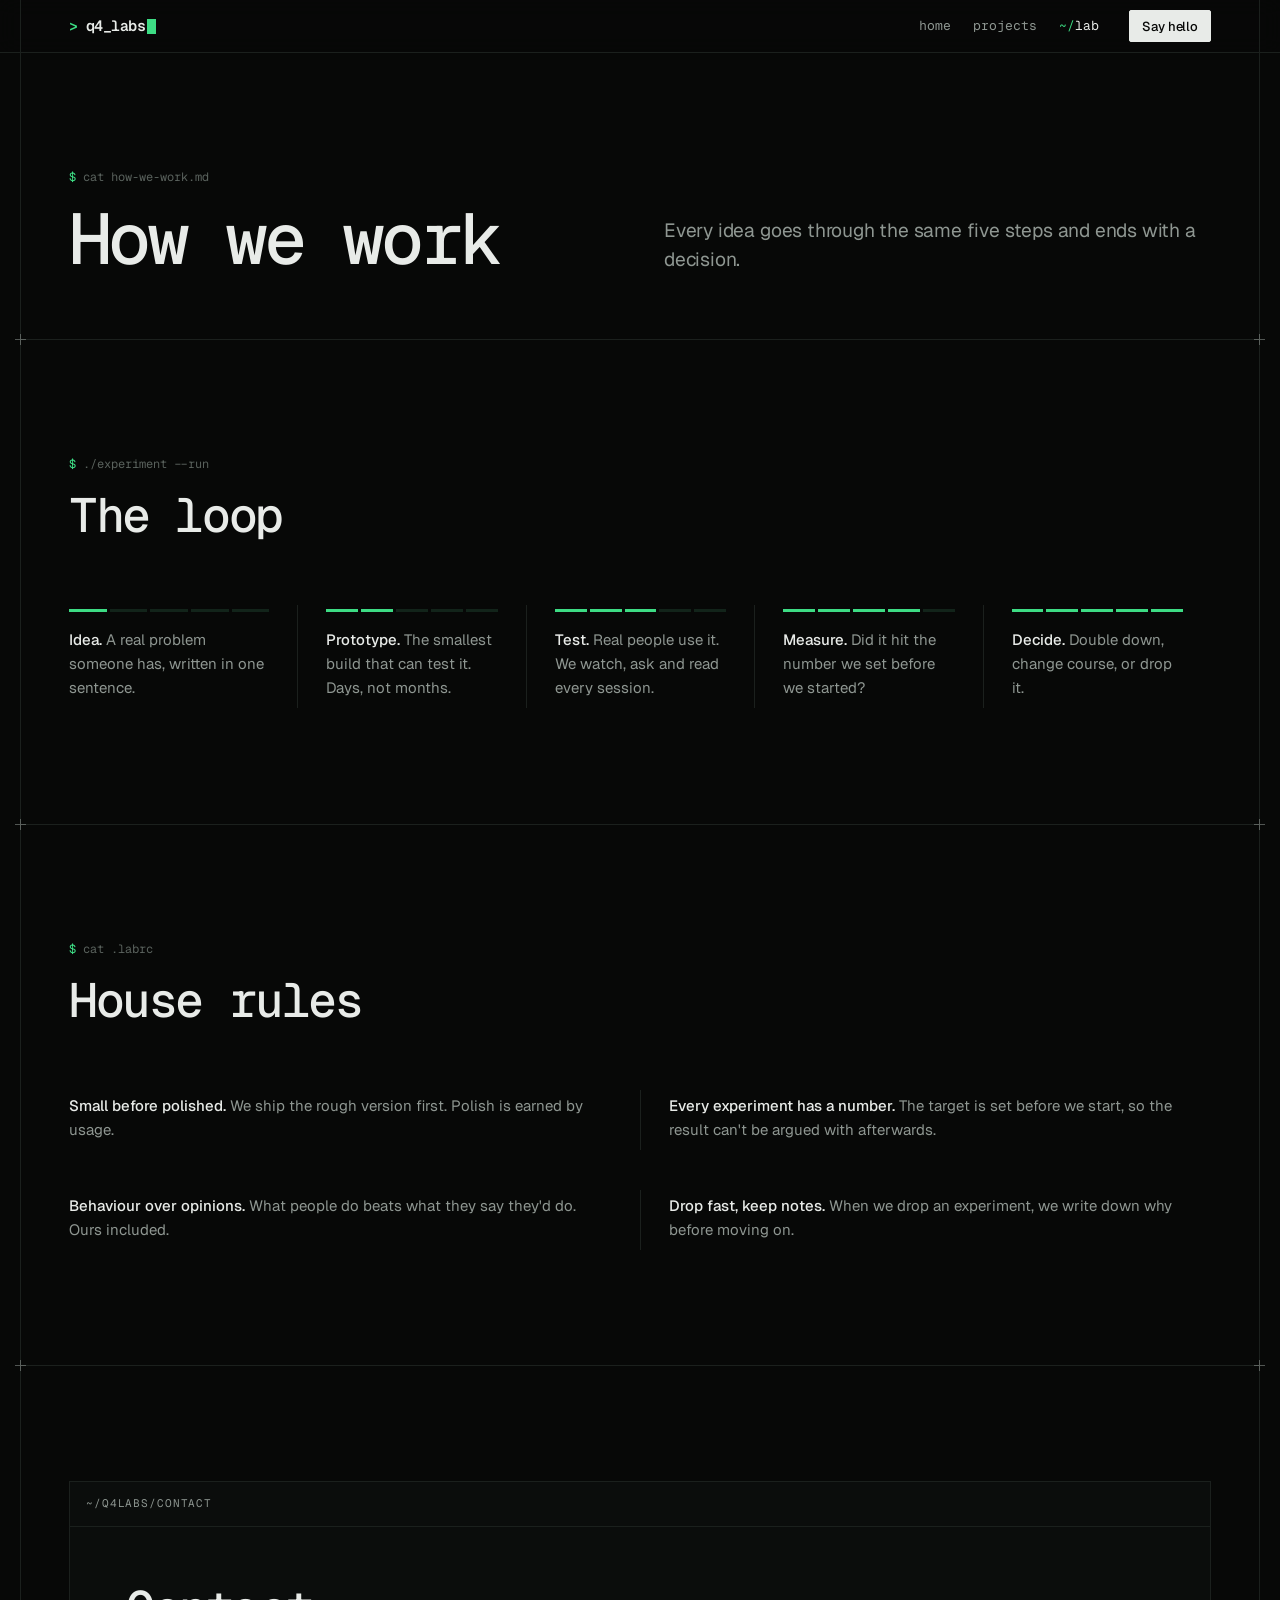
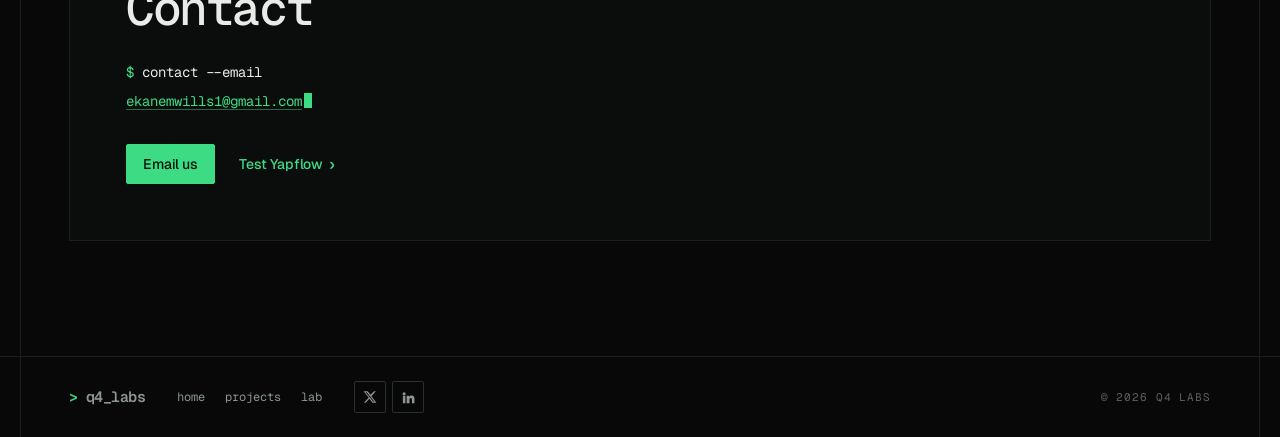
==== commit 141e51c7: "ASCII earth globe, mono titles, Yapflow - Globe draws the real continents: a 1 degree land mask (Nat" ====
--- a/lab.html
+++ b/lab.html
@@ -151,7 +151,7 @@
                 <p class="line out"><a class="link" href="mailto:ekanemwills1@gmail.com">ekanemwills1@gmail.com</a><span class="cursor" aria-hidden="true"></span></p>
                 <div class="btn-row">
                     <a class="btn btn--signal" href="mailto:ekanemwills1@gmail.com">Email us</a>
-                    <a class="more" href="projects.html#yapflow">Test yapFlow</a>
+                    <a class="more" href="projects.html#yapflow">Test Yapflow</a>
                 </div>
             </div>
         </div>
--- a/assets/css/styles.css
+++ b/assets/css/styles.css
@@ -81,8 +81,9 @@
 }
 .cmd { font-family: var(--mono); font-size: 12px; color: var(--dim); margin: 0; }
 .cmd .p { color: var(--signal); }
-.display { font-size: clamp(44px, 6vw, 80px); line-height: 1; letter-spacing: -0.045em; font-weight: 500; margin: 0; text-wrap: balance; }
-.h2 { font-size: clamp(32px, 4vw, 52px); line-height: 1.04; letter-spacing: -0.04em; font-weight: 500; margin: 0; }
+/* titles speak in mono, paragraphs read in sans */
+.display { font-family: var(--mono); font-size: clamp(40px, 5.6vw, 76px); line-height: 1; letter-spacing: -0.055em; font-weight: 500; margin: 0; text-wrap: balance; }
+.h2 { font-family: var(--mono); font-size: clamp(30px, 3.8vw, 48px); line-height: 1.06; letter-spacing: -0.05em; font-weight: 500; margin: 0; }
 .h3 { font-size: 17px; line-height: 1.35; letter-spacing: -0.015em; font-weight: 500; margin: 0; }
 .lede { font-size: clamp(17px, 1.5vw, 20px); line-height: 1.5; letter-spacing: -0.01em; color: var(--muted); max-width: 44ch; margin: 0; }
 .muted { color: var(--muted); }
@@ -284,7 +285,7 @@
 .tx__text .caret { display: inline-block; width: 0.6em; height: 1.15em; background: var(--signal); vertical-align: -0.22em; margin-left: 1px; }
 .tx__text.is-done .caret { animation: blink 1.1s steps(1) infinite; }
 
-/* ---------- yapFlow demo ---------- */
+/* ---------- Yapflow demo ---------- */
 .demo__body { display: grid; grid-template-columns: minmax(0, 1fr) minmax(0, 1.2fr); }
 .demo__col { padding: 20px 20px 24px; min-width: 0; }
 .demo__col + .demo__col { border-left: 1px solid var(--line); }
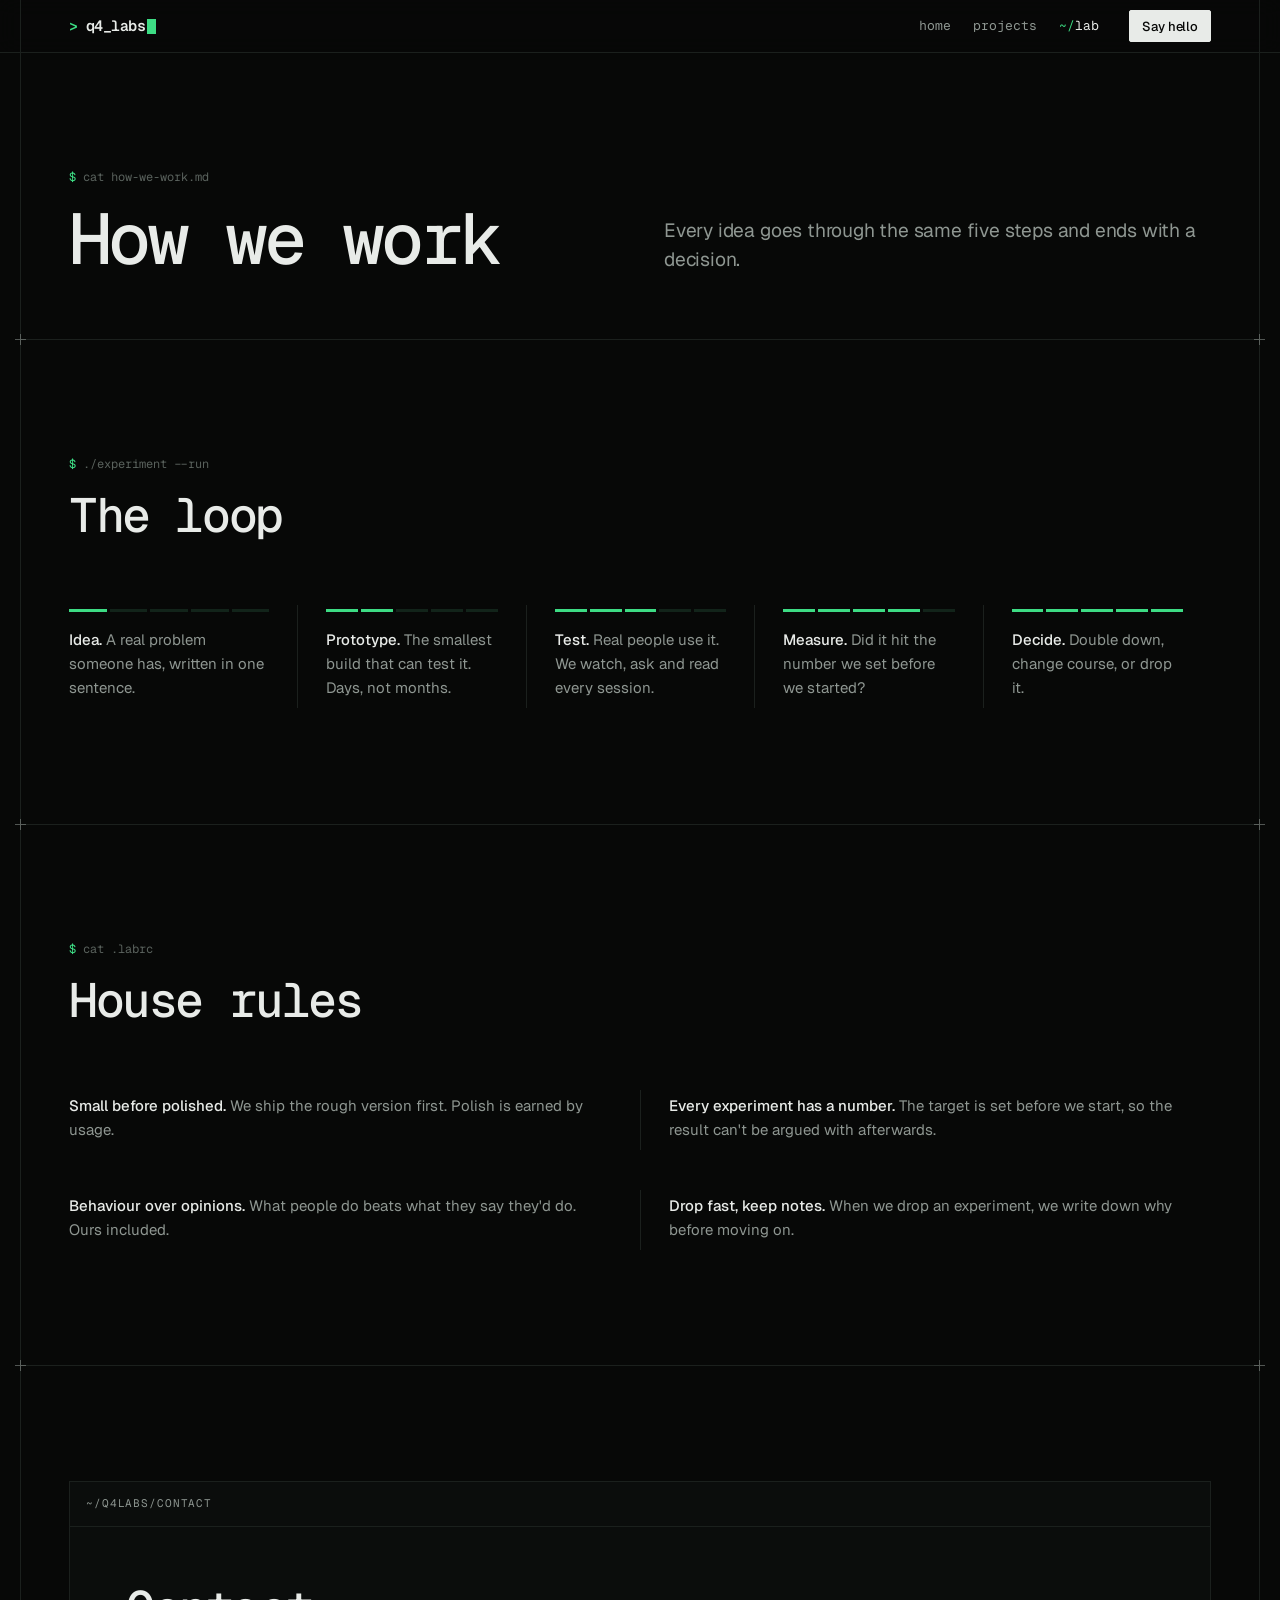
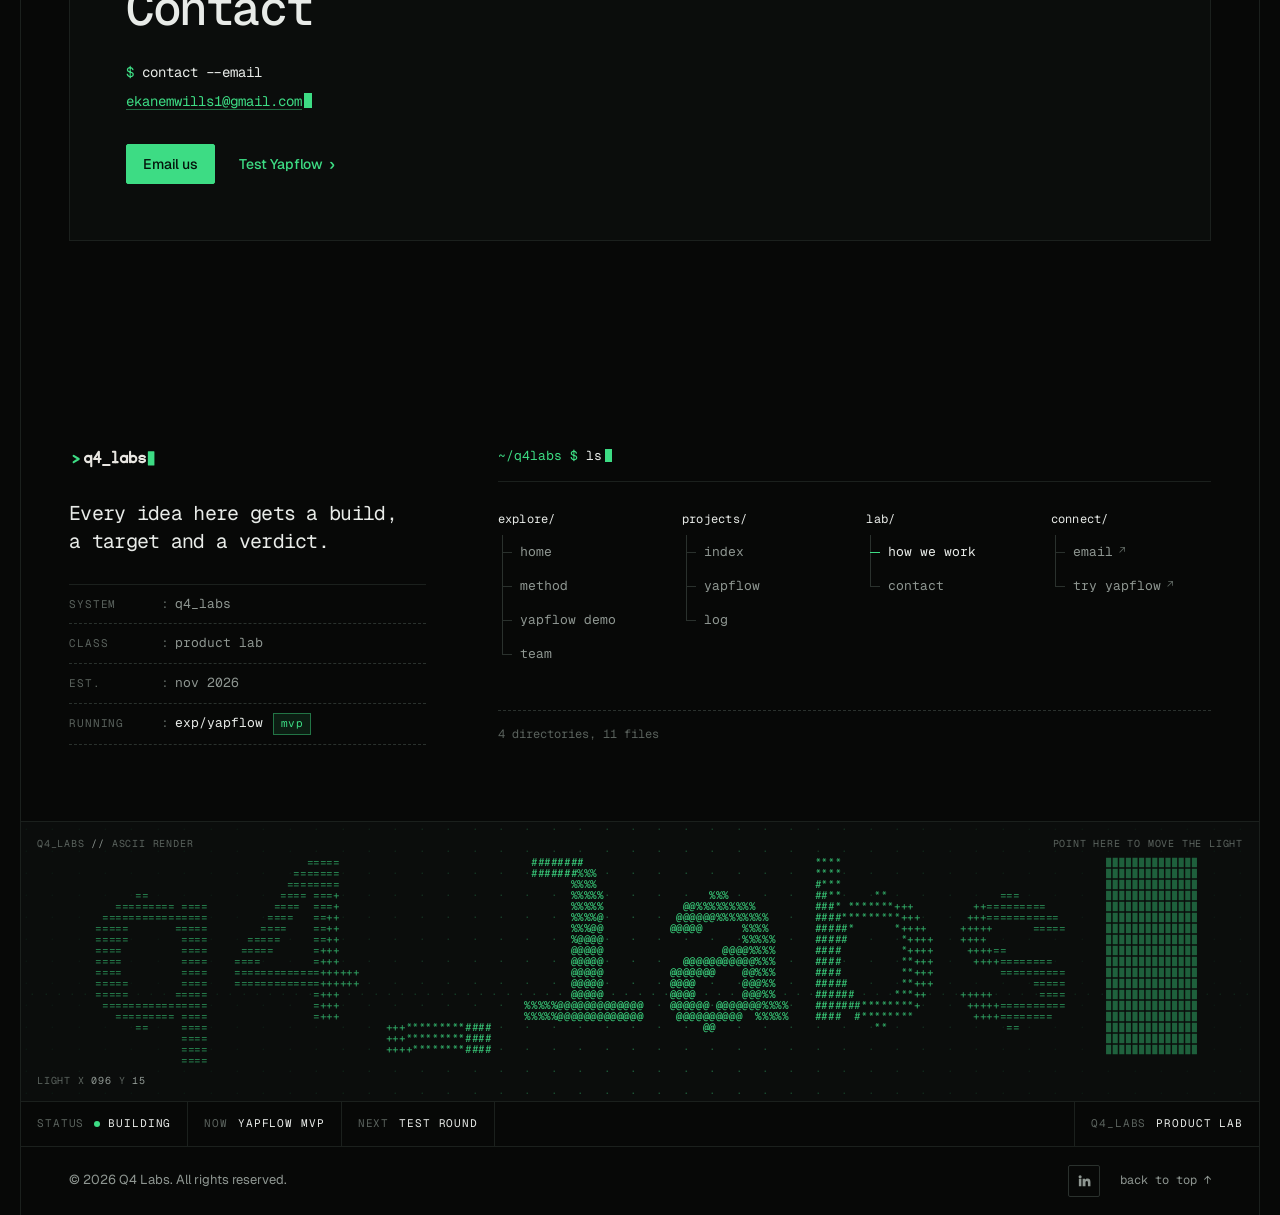
==== commit 67227a71: "Footer: directory tree, lit ASCII wordmark, status strip Replaces the one-line footer on all three p" ====
--- a/lab.html
+++ b/lab.html
@@ -158,23 +158,91 @@
     </section>
 </main>
 
-<footer class="foot">
-    <div class="frame foot__in">
-        <a class="logo" href="index.html" aria-label="Q4 Labs home"><span class="p">&gt;</span>q4_labs</a>
-        <nav aria-label="Footer">
-            <a href="index.html">home</a>
-            <a href="projects.html">projects</a>
-            <a href="lab.html">lab</a>
-        </nav>
-        <div class="icons">
-            <a class="icon-btn" href="#" data-todo="q4-x" aria-label="Q4 Labs on X"><svg width="14" height="14" aria-hidden="true"><use href="#icon-x"/></svg></a>
-            <a class="icon-btn" href="https://www.linkedin.com/company/q4labs/" data-todo="q4-linkedin"
-               aria-label="Q4 Labs on LinkedIn"><svg width="15" height="15" aria-hidden="true"><use href="#icon-linkedin"/></svg></a>
-        </div>
-        <span class="end">© <span data-year>2026</span> Q4 Labs</span>
+<!-- FOOTER: shared by all three pages; keep the markup identical apart from aria-current -->
+<footer class="sf" aria-labelledby="sf-title">
+    <div class="frame">
+
+        <div class="block sf__top">
+            <section class="sf__id" aria-labelledby="sf-title">
+                <h2 class="vh" id="sf-title">Q4 Labs</h2>
+                <a class="sf__logo" href="index.html" aria-label="Q4 Labs home">
+                    <img src="assets/img/logo-on-dark.svg" alt="" width="96" height="28">
+                </a>
+                <p class="sf__statement">Every idea here gets a build, a target and a verdict.</p>
+                <dl class="sf__spec">
+                    <div><dt>system</dt><dd>q4_labs</dd></div>
+                    <div><dt>class</dt><dd>product lab</dd></div>
+                    <div><dt>est.</dt><dd>nov 2026</dd></div>
+                    <div><dt>running</dt><dd><a href="projects.html#yapflow">exp/yapflow</a> <span class="chip">mvp</span></dd></div>
+                </dl>
+            </section>
+
+            <nav class="sf__nav" aria-label="Footer">
+                <p class="sf__prompt" aria-hidden="true"><span class="p">~/q4labs $</span> <span data-sf-cmd>ls</span><span class="cursor"></span></p>
+                <div class="sf__dirs">
+                    <div class="sf__dir">
+                        <p class="sf__dirname">explore/</p>
+                        <ul>
+                            <li><a href="index.html" data-cmd="open index.html">home</a></li>
+                            <li><a href="index.html#method" data-cmd="open index.html#method">method</a></li>
+                            <li><a href="index.html#yapflow" data-cmd="open index.html#yapflow">yapflow demo</a></li>
+                            <li><a href="index.html#team" data-cmd="open index.html#team">team</a></li>
+                        </ul>
+                    </div>
+                    <div class="sf__dir">
+                        <p class="sf__dirname">projects/</p>
+                        <ul>
+                            <li><a href="projects.html" data-cmd="open projects.html">index</a></li>
+                            <li><a href="projects.html#yapflow" data-cmd="open projects.html#yapflow">yapflow</a></li>
+                            <li><a href="projects.html#log" data-cmd="open projects.html#log">log</a></li>
+                        </ul>
+                    </div>
+                    <div class="sf__dir">
+                        <p class="sf__dirname">lab/</p>
+                        <ul>
+                            <li><a href="lab.html" aria-current="page" data-cmd="open lab.html">how we work</a></li>
+                            <li><a href="lab.html#contact" data-cmd="open lab.html#contact">contact</a></li>
+                        </ul>
+                    </div>
+                    <div class="sf__dir">
+                        <p class="sf__dirname">connect/</p>
+                        <ul>
+                            <li><a href="mailto:ekanemwills1@gmail.com" data-cmd="mail ekanemwills1@gmail.com">email<span class="ext" aria-hidden="true">↗</span></a></li>
+                            <li><a href="https://yapflow-dev.vercel.app" target="_blank" rel="noopener" data-cmd="open yapflow-dev.vercel.app">try yapflow<span class="ext" aria-hidden="true">↗</span></a></li>
+                        </ul>
+                    </div>
+                </div>
+                <p class="sf__summary" aria-hidden="true" data-sf-tree>4 directories, 11 files</p>
+            </nav>
+        </div>
+
+        <div class="sf__field" data-sf-field>
+            <canvas aria-hidden="true"></canvas>
+            <p class="sf__note sf__note--tl" aria-hidden="true">q4_labs <span>//</span> ascii render</p>
+            <p class="sf__note sf__note--tr" aria-hidden="true">point here to move the light</p>
+            <p class="sf__note sf__note--bl" aria-hidden="true">light x <span data-sf-x>000</span> y <span data-sf-y>00</span></p>
+        </div>
+
+        <ul class="sf__strip" aria-label="Lab status">
+            <li><span>status</span><b><i class="dot"></i>building</b></li>
+            <li><span>now</span><b>yapflow mvp</b></li>
+            <li><span>next</span><b>test round</b></li>
+            <li class="sf__strip-id"><span>q4_labs</span><b>product lab</b></li>
+        </ul>
+
+        <div class="sf__base">
+            <p>© <span data-year>2026</span> Q4 Labs. All rights reserved.</p>
+            <div class="sf__base-end">
+                <a class="icon-btn" href="https://www.linkedin.com/company/q4labs/" target="_blank" rel="noopener"
+                   aria-label="Q4 Labs on LinkedIn"><svg width="15" height="15" aria-hidden="true"><use href="#icon-linkedin"/></svg></a>
+                <a class="sf__totop" href="#top">back to top <span aria-hidden="true">↑</span></a>
+            </div>
+        </div>
+
     </div>
 </footer>
 
 <script src="assets/js/main.js" defer></script>
+<script src="assets/js/footer.js" defer></script>
 </body>
 </html>
--- a/assets/css/styles.css
+++ b/assets/css/styles.css
@@ -313,15 +313,16 @@
 }
 
 /* ---------- Team ---------- */
-.member { display: grid; grid-template-columns: 112px minmax(0, 1fr); gap: 24px; align-items: center; }
-.member__face { position: relative; aspect-ratio: 1; padding: 10px; color: var(--signal); background: var(--panel); border: 1px solid var(--line); }
-.member__face svg { width: 100%; height: 100%; }
+.member { display: grid; grid-template-columns: 118px minmax(0, 1fr); gap: 24px; align-items: center; }
+/* 32px portraits drawn at whole multiples (96px desktop, 64px phone) so pixels stay square */
+.member__face { position: relative; aspect-ratio: 1; padding: 10px; background: var(--panel); border: 1px solid var(--line); }
+.member__face svg { width: 100%; height: 100%; shape-rendering: crispEdges; }
 .member__face .ticks::before, .member__face .ticks::after, .member__face .ticks i::before, .member__face .ticks i::after { width: 6px; height: 6px; }
 .member__face .ticks::before { top: 4px; left: 4px; } .member__face .ticks::after { top: 4px; right: 4px; }
 .member__face .ticks i::before { bottom: 4px; left: 4px; } .member__face .ticks i::after { bottom: 4px; right: 4px; }
 .member .h3 { font-size: 22px; letter-spacing: -0.03em; color: var(--text); }
 .member p { margin: 2px 0 14px; }
-@media (max-width: 480px) { .member { grid-template-columns: 88px minmax(0, 1fr); gap: 16px; } }
+@media (max-width: 480px) { .member { grid-template-columns: 86px minmax(0, 1fr); gap: 16px; } }
 
 /* ---------- Terminal panel (CTA / contact) ---------- */
 .term__body { padding: clamp(24px, 5vw, 56px); }
@@ -368,13 +369,113 @@
 /* ---------- Lab ---------- */
 .loop .meter { --h: 3px; --n: 5; margin-bottom: 16px; }
 
-/* ---------- Footer ---------- */
-.foot { border-top: 1px solid var(--line); }
-.foot__in { display: flex; flex-wrap: wrap; align-items: center; gap: 16px 32px; padding: 24px var(--pad); font-size: 13px; color: var(--muted); }
-.foot__in nav { display: flex; gap: 20px; font-family: var(--mono); font-size: 12px; }
-.foot__in nav a:hover { color: var(--text); }
-.foot__in .end { margin-left: auto; font-family: var(--mono); font-size: 11px; letter-spacing: 0.08em; text-transform: uppercase; color: var(--dim); }
-@media (max-width: 640px) { .foot__in .end { margin-left: 0; width: 100%; } }
+/* ---------- Footer: the last panel of the instrument ----------
+   identity + directory tree, an ASCII wordmark lit by a moving light (footer.js),
+   a status strip, and the baseline. Lives inside .frame so the column lines run
+   all the way down. */
+.vh { position: absolute; width: 1px; height: 1px; padding: 0; margin: -1px; overflow: hidden; clip: rect(0 0 0 0); white-space: nowrap; border: 0; }
+
+.sf__top {
+  display: grid; grid-template-columns: minmax(0, 4fr) minmax(0, 8fr); gap: 56px 72px;
+  padding-block: clamp(56px, 7vw, 96px) clamp(48px, 6vw, 80px);
+}
+
+/* identity */
+.sf__id { display: grid; gap: 28px; align-content: start; }
+.sf__logo { display: inline-block; justify-self: start; }
+.sf__logo img { height: 26px; width: auto; }
+.sf__statement { margin: 0; font-family: var(--mono); font-size: clamp(18px, 1.55vw, 21px); line-height: 1.4; letter-spacing: -0.035em; color: var(--text); max-width: 28ch; text-wrap: balance; }
+.sf__spec { margin: 0; display: grid; border-top: 1px solid var(--line); }
+.sf__spec > div { display: grid; grid-template-columns: 92px minmax(0, 1fr); align-items: baseline; padding: 9px 0; border-bottom: 1px dashed var(--line-2); }
+.sf__spec dt { font-family: var(--mono); font-size: 11px; letter-spacing: 0.08em; text-transform: uppercase; color: var(--dim); }
+.sf__spec dd { margin: 0; font-family: var(--mono); font-size: 13px; color: var(--muted); display: flex; align-items: center; gap: 10px; }
+.sf__spec dd::before { content: ": "; color: var(--dim); margin-right: -4px; }
+.sf__spec a { color: var(--text); }
+.sf__spec a:hover { color: var(--signal); }
+
+/* directory tree */
+.sf__nav { display: flex; flex-direction: column; gap: 28px; }
+.sf__summary { margin: auto 0 0; padding-top: 14px; border-top: 1px dashed var(--line-2); font-family: var(--mono); font-size: 12px; color: var(--dim); }
+.sf__prompt { margin: 0; padding-bottom: 14px; border-bottom: 1px solid var(--line); font-family: var(--mono); font-size: 13px; color: var(--text); white-space: nowrap; overflow: hidden; text-overflow: ellipsis; }
+.sf__prompt .p { color: var(--signal); }
+.sf__prompt .cursor { width: 0.55em; height: 1em; margin-left: 3px; }
+.sf__dirs { display: grid; grid-template-columns: repeat(4, minmax(0, 1fr)); gap: 32px 24px; }
+.sf__dirname { margin: 0 0 6px; font-family: var(--mono); font-size: 12px; color: var(--text); letter-spacing: 0.02em; }
+.sf__dir ul { list-style: none; margin: 0; padding: 0; }
+.sf__dir li { position: relative; padding-left: 22px; }
+.sf__dir li::before { content: ""; position: absolute; left: 4px; top: 0; bottom: 0; border-left: 1px solid var(--line-2); }
+.sf__dir li:last-child::before { bottom: 50%; }
+.sf__dir li::after {
+  content: ""; position: absolute; left: 4px; top: 50%; width: 10px; border-top: 1px solid var(--line-2);
+  transition: width 0.2s ease, border-color 0.2s ease;
+}
+.sf__dir a {
+  display: inline-flex; align-items: center; min-height: 34px; font-family: var(--mono); font-size: 13px; color: var(--muted);
+  transition: color 0.15s ease, translate 0.2s ease;
+}
+/* hover: the branch lights up, the label steps in, a cursor appears after it */
+.sf__dir a::after {
+  content: ""; width: 0.5em; height: 1.05em; margin-left: 4px; background: var(--signal);
+  opacity: 0; transition: opacity 0.15s ease;
+}
+.sf__dir li:hover::after, .sf__dir li:focus-within::after { width: 14px; border-color: var(--signal); }
+.sf__dir a:hover, .sf__dir a:focus-visible { color: var(--text); translate: 4px 0; }
+.sf__dir a:hover::after, .sf__dir a:focus-visible::after { opacity: 1; }
+.sf__dir a[aria-current="page"] { color: var(--text); }
+.sf__dir li:has(> a[aria-current="page"])::after { border-color: var(--signal); }
+.sf__dir .ext { margin-left: 6px; font-size: 11px; color: var(--dim); }
+
+/* ASCII field */
+.sf__field { position: relative; height: clamp(170px, 22vw, 280px); border-top: 1px solid var(--line); background: var(--panel); overflow: hidden; }
+.sf__field canvas { position: absolute; inset: 0; width: 100%; height: 100%; cursor: crosshair; touch-action: pan-y; }
+.sf__note { position: absolute; z-index: 2; margin: 0; font-family: var(--mono); font-size: 10px; letter-spacing: 0.08em; text-transform: uppercase; color: var(--dim); pointer-events: none; font-variant-numeric: tabular-nums; }
+.sf__note span { color: var(--muted); }
+.sf__note--tl { top: 14px; left: 16px; }
+.sf__note--tr { top: 14px; right: 16px; }
+.sf__note--bl { bottom: 12px; left: 16px; }
+@media (hover: none), (max-width: 640px) { .sf__note--tr { display: none; } }
+
+/* status strip */
+.sf__strip { display: flex; margin: 0; padding: 0; list-style: none; border-top: 1px solid var(--line); }
+.sf__strip li {
+  display: flex; align-items: center; gap: 10px; padding: 13px 16px; border-right: 1px solid var(--line);
+  font-family: var(--mono); font-size: 11px; letter-spacing: 0.08em; text-transform: uppercase; white-space: nowrap;
+}
+.sf__strip span { color: var(--dim); }
+.sf__strip b { font-weight: 400; color: var(--text); display: inline-flex; align-items: center; }
+.sf__strip .dot { margin-right: 8px; }
+.sf__strip .sf__strip-id { margin-left: auto; border-right: 0; border-left: 1px solid var(--line); }
+
+/* baseline */
+.sf__base { display: flex; align-items: center; justify-content: space-between; gap: 16px; padding: 18px var(--pad); border-top: 1px solid var(--line); }
+.sf__base p { margin: 0; font-size: 13px; color: var(--muted); }
+.sf__base-end { display: flex; align-items: center; gap: 20px; }
+.sf__totop {
+  font-family: var(--mono); font-size: 12px; color: var(--muted); padding: 6px 0;
+  background: linear-gradient(var(--signal), var(--signal)) left bottom / 0 1px no-repeat;
+  transition: background-size 0.25s ease, color 0.15s ease;
+}
+.sf__totop:hover, .sf__totop:focus-visible { color: var(--text); background-size: 100% 1px; }
+
+@media (max-width: 900px) {
+  .sf__top { grid-template-columns: 1fr; gap: 48px; }
+  .sf__statement { max-width: 26ch; }
+}
+@media (max-width: 640px) {
+  .sf__dirs { grid-template-columns: repeat(2, minmax(0, 1fr)); gap: 28px 16px; }
+  .sf__dir a { min-height: 40px; }
+  .sf__field { height: 120px; }
+  .sf__strip { display: grid; grid-template-columns: 1fr 1fr; }
+  .sf__strip li { border-bottom: 1px solid var(--line); padding: 12px 14px; }
+  .sf__strip li:nth-child(2n) { border-right: 0; }
+  .sf__strip .sf__strip-id { margin-left: 0; border-left: 0; border-bottom: 0; }
+  .sf__strip li:nth-child(3) { border-bottom: 0; }
+  .sf__base { flex-direction: column; align-items: flex-start; gap: 14px; }
+  .sf__base-end { width: 100%; justify-content: space-between; }
+}
+@media (prefers-reduced-motion: reduce) {
+  .sf__dir li::after, .sf__dir a, .sf__dir a::after, .sf__totop { transition: none; }
+}
 
 /* ---------- Reveal: opacity only, once ---------- */
 .reveal { opacity: 0; transition: opacity 0.5s ease; }
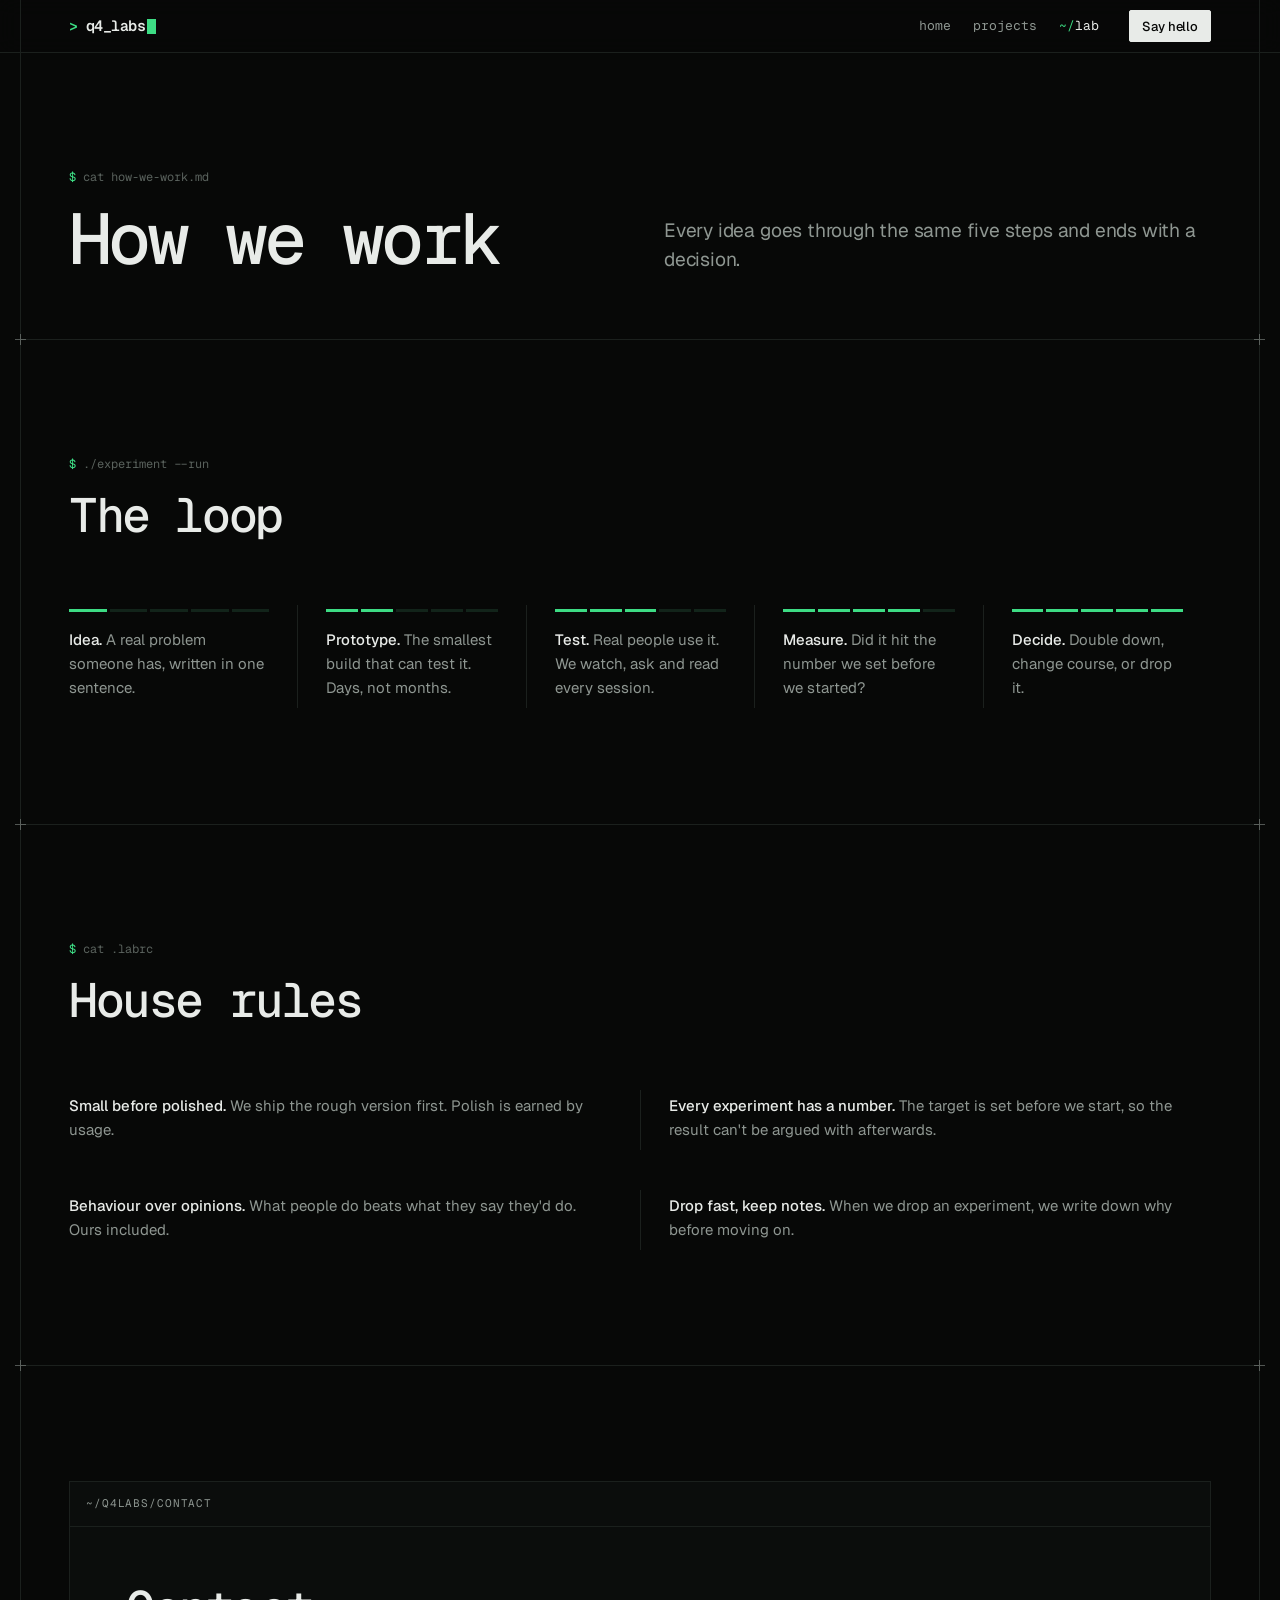
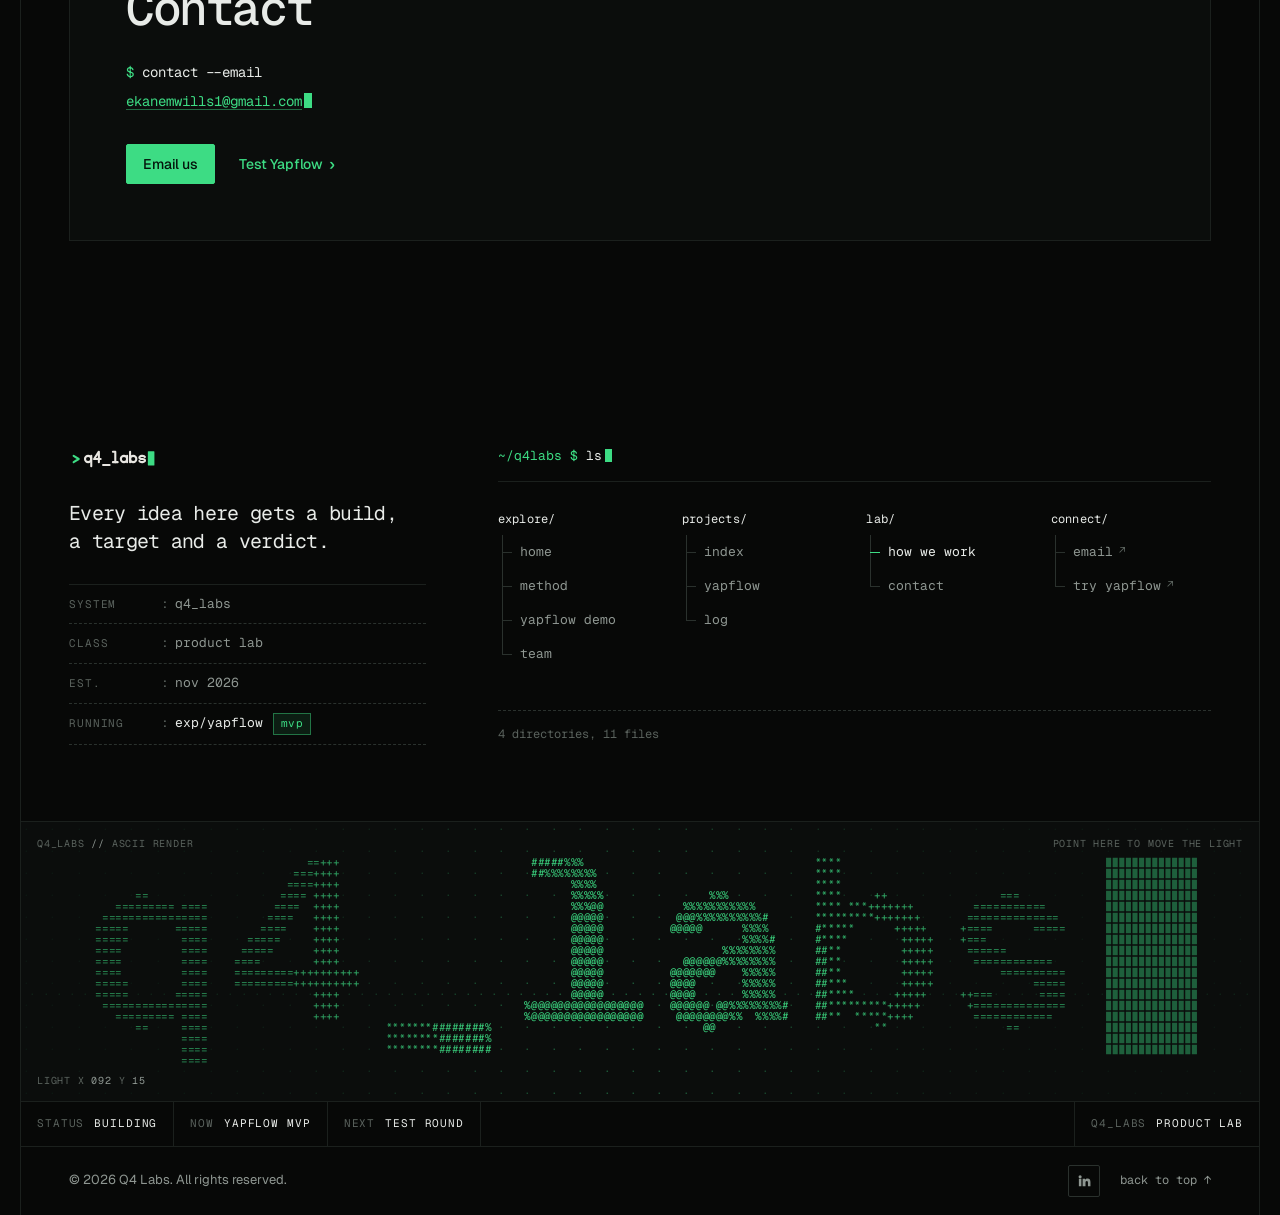
==== commit c0793a9a: "Remove the green status dots Status strip and the projects label read as plain text now.  Co-Authore" ====
--- a/lab.html
+++ b/lab.html
@@ -224,7 +224,7 @@
         </div>
 
         <ul class="sf__strip" aria-label="Lab status">
-            <li><span>status</span><b><i class="dot"></i>building</b></li>
+            <li><span>status</span><b>building</b></li>
             <li><span>now</span><b>yapflow mvp</b></li>
             <li><span>next</span><b>test round</b></li>
             <li class="sf__strip-id"><span>q4_labs</span><b>product lab</b></li>
--- a/assets/css/styles.css
+++ b/assets/css/styles.css
@@ -92,7 +92,6 @@
 @keyframes blink { 50% { opacity: 0; } }
 @media (prefers-reduced-motion: reduce) { .cursor { animation: none; } }
 
-.dot { display: inline-block; width: 6px; height: 6px; border-radius: 50%; background: var(--signal); vertical-align: 0.1em; margin-right: 8px; }
 
 /* Section intro (Linear / Stripe): title left, one sentence right */
 .intro {
@@ -443,7 +442,6 @@
 }
 .sf__strip span { color: var(--dim); }
 .sf__strip b { font-weight: 400; color: var(--text); display: inline-flex; align-items: center; }
-.sf__strip .dot { margin-right: 8px; }
 .sf__strip .sf__strip-id { margin-left: auto; border-right: 0; border-left: 1px solid var(--line); }
 
 /* baseline */
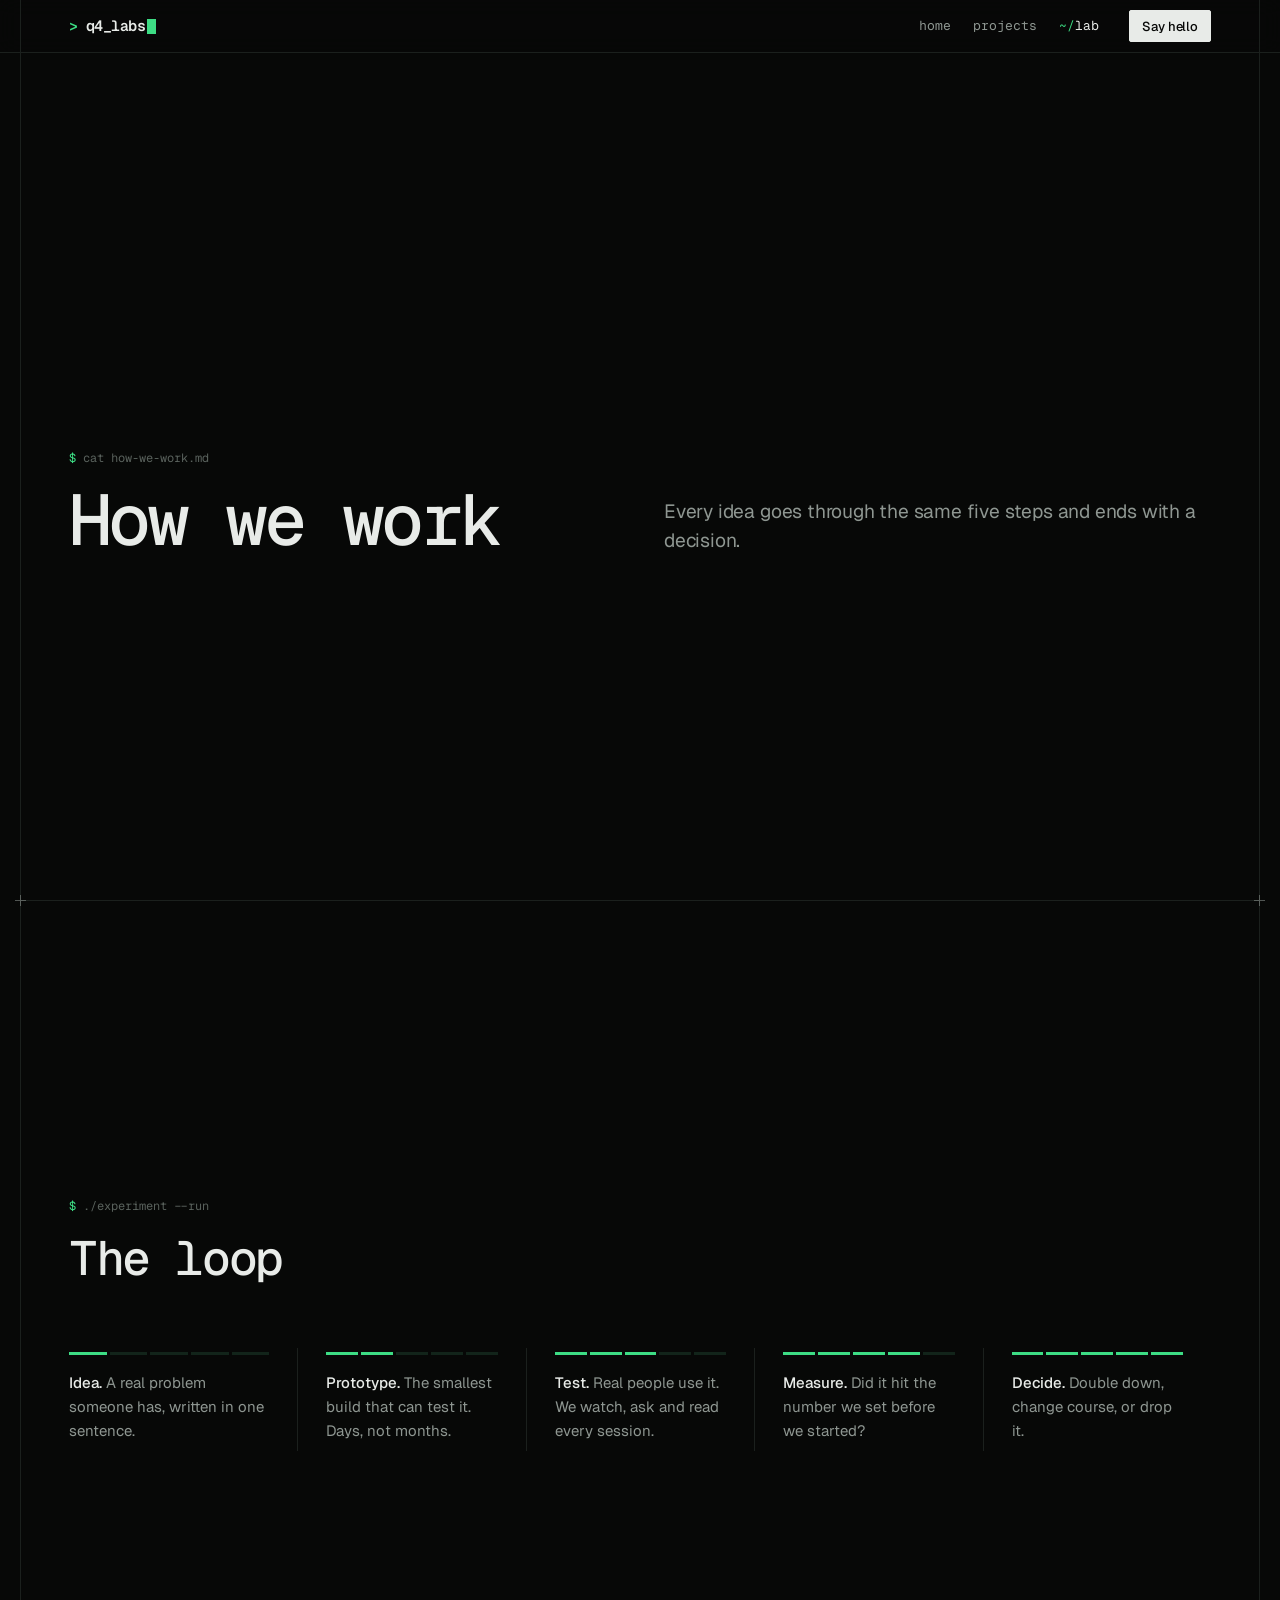
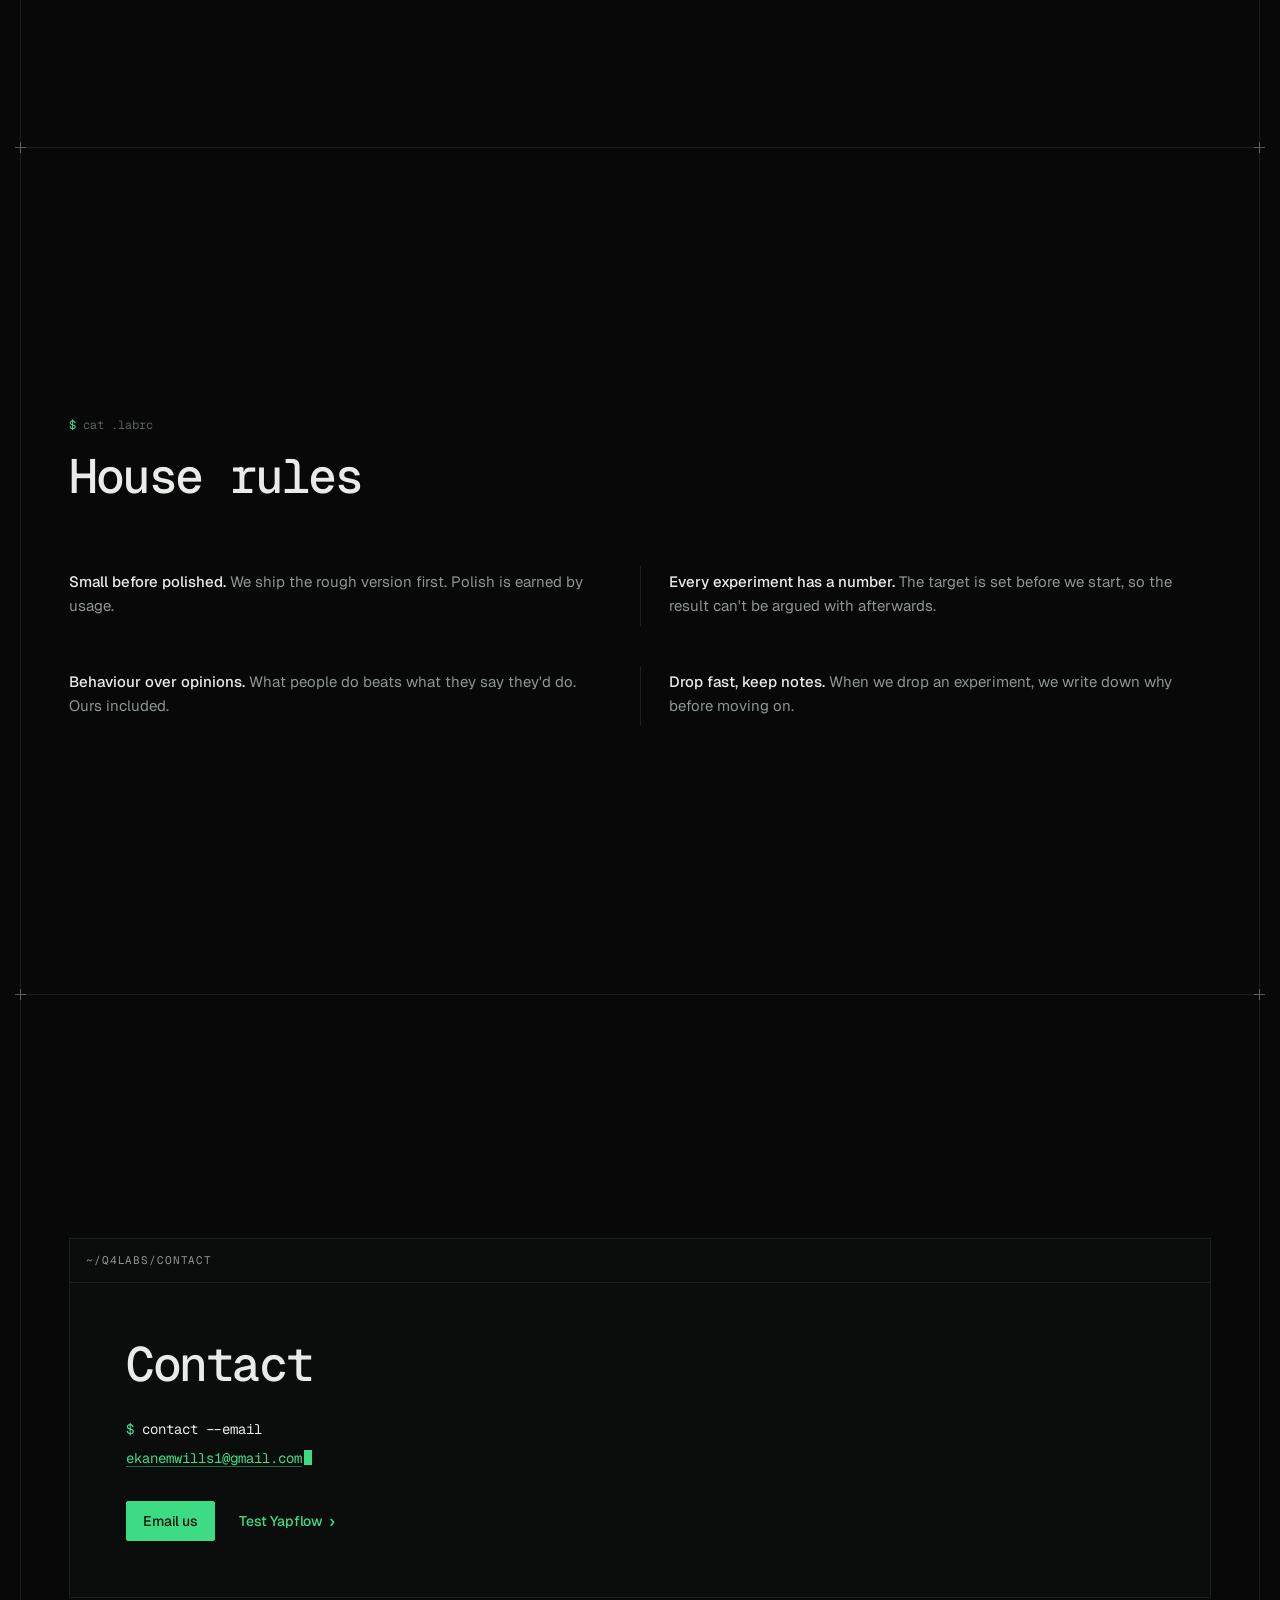
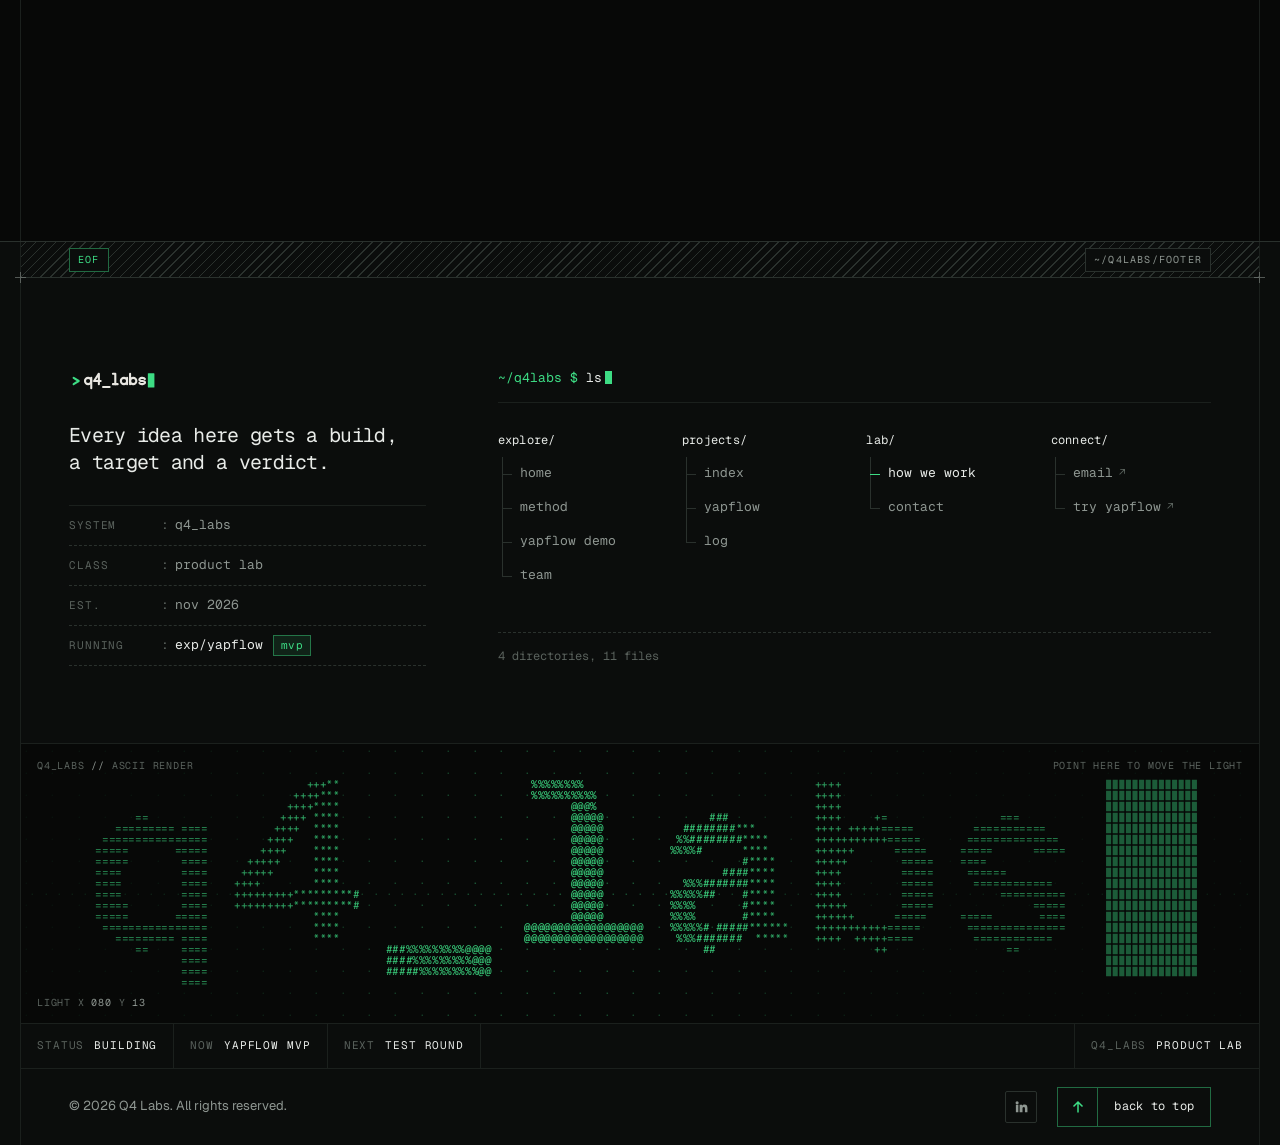
==== commit c79ba76d: "Footer demarcation and a back-to-top that asks to be clicked - Footer is its own full-bleed surface " ====
--- a/lab.html
+++ b/lab.html
@@ -162,6 +162,8 @@
 <footer class="sf" aria-labelledby="sf-title">
     <div class="frame">
 
+        <div class="sf__eof" aria-hidden="true"><span>EOF</span><span>~/q4labs/footer</span></div>
+
         <div class="block sf__top">
             <section class="sf__id" aria-labelledby="sf-title">
                 <h2 class="vh" id="sf-title">Q4 Labs</h2>
@@ -235,7 +237,10 @@
             <div class="sf__base-end">
                 <a class="icon-btn" href="https://www.linkedin.com/company/q4labs/" target="_blank" rel="noopener"
                    aria-label="Q4 Labs on LinkedIn"><svg width="15" height="15" aria-hidden="true"><use href="#icon-linkedin"/></svg></a>
-                <a class="sf__totop" href="#top">back to top <span aria-hidden="true">↑</span></a>
+                <a class="sf__totop" href="#top">
+                    <span class="sf__totop-icon" aria-hidden="true"><svg width="14" height="14" viewBox="0 0 14 14"><path d="M7 12.5V2M2.5 6.5 7 2l4.5 4.5" fill="none" stroke="currentColor" stroke-width="1.5"/></svg></span>
+                    <span class="sf__totop-label">back to top</span>
+                </a>
             </div>
         </div>
 
--- a/assets/css/styles.css
+++ b/assets/css/styles.css
@@ -73,6 +73,12 @@
 }
 .block::before { left: -6px; }
 .block::after { right: -6px; }
+
+/* Every section is at least one screen tall (the visible area under the bar), content centred.
+   dvh tracks mobile browser toolbars; vh is the fallback. The hero scene sizes itself. */
+:root { --screen: calc(100vh - var(--bar)); }
+@supports (height: 100dvh) { :root { --screen: calc(100dvh - var(--bar)); } }
+main > .block:not(.scene) { min-height: var(--screen); display: flex; flex-direction: column; justify-content: center; }
 
 /* ---------- Type: sans reads, mono labels ---------- */
 .lbl {
@@ -215,7 +221,7 @@
 @media (max-width: 900px) { .hero-head { grid-template-columns: 1fr; } }
 
 .viewport {
-  position: relative; height: clamp(480px, calc(100svh - 345px), 660px);
+  position: relative; height: clamp(480px, calc(100vh - 345px), 660px); height: clamp(480px, calc(100dvh - 345px), 660px);
   border-top: 1px solid var(--line); overflow: hidden;
   background: radial-gradient(circle at 50% 50%, rgba(61, 220, 132, 0.05), transparent 52%), var(--panel);
 }
@@ -259,8 +265,8 @@
 /* Pinned scene (Apple): desktop, motion allowed. The stage sticks under the bar
    while scroll progress drives the headline out, the globe to centre and the
    callouts in, one at a time. Enabled from main.js with .is-pinned. */
-.scene.is-pinned { height: 260svh; }
-.scene.is-pinned .scene__stage { position: sticky; top: var(--bar); height: calc(100svh - var(--bar)); overflow: hidden; }
+.scene.is-pinned { height: 260vh; height: 260dvh; }
+.scene.is-pinned .scene__stage { position: sticky; top: var(--bar); height: calc(100vh - var(--bar)); height: calc(100dvh - var(--bar)); overflow: hidden; }
 .scene.is-pinned .viewport { position: absolute; inset: 0; height: auto; border-top: 0; }
 .scene.is-pinned .hero-head {
   position: absolute; z-index: 6; top: 0; left: 0; width: min(48%, 600px); grid-template-columns: 1fr;
@@ -374,6 +380,20 @@
    all the way down. */
 .vh { position: absolute; width: 1px; height: 1px; padding: 0; margin: -1px; overflow: hidden; clip: rect(0 0 0 0); white-space: nowrap; border: 0; }
 
+/* demarcation: the footer is its own surface, full bleed, opened by an EOF band */
+.sf { background: var(--panel); border-top: 1px solid var(--line-2); }
+.sf__eof {
+  display: flex; align-items: center; justify-content: space-between; height: 36px; padding: 0 var(--pad);
+  background: repeating-linear-gradient(-45deg, var(--line-2) 0 1px, transparent 1px 7px);
+  border-bottom: 1px solid var(--line-2);
+}
+.sf__eof span {
+  font-family: var(--mono); font-size: 10px; letter-spacing: 0.12em; text-transform: uppercase; color: var(--muted);
+  background: var(--panel); padding: 3px 8px; border: 1px solid var(--line-2);
+}
+.sf__eof span:first-child { color: var(--signal); border-color: var(--signal-line); }
+.sf__eof + .block { border-top: 0; }
+
 .sf__top {
   display: grid; grid-template-columns: minmax(0, 4fr) minmax(0, 8fr); gap: 56px 72px;
   padding-block: clamp(56px, 7vw, 96px) clamp(48px, 6vw, 80px);
@@ -425,7 +445,8 @@
 .sf__dir .ext { margin-left: 6px; font-size: 11px; color: var(--dim); }
 
 /* ASCII field */
-.sf__field { position: relative; height: clamp(170px, 22vw, 280px); border-top: 1px solid var(--line); background: var(--panel); overflow: hidden; }
+.sf > .frame { min-height: var(--screen); display: flex; flex-direction: column; }
+.sf__field { position: relative; flex: 1 0 auto; min-height: clamp(170px, 22vw, 280px); border-top: 1px solid var(--line); background: var(--bg); overflow: hidden; }
 .sf__field canvas { position: absolute; inset: 0; width: 100%; height: 100%; cursor: crosshair; touch-action: pan-y; }
 .sf__note { position: absolute; z-index: 2; margin: 0; font-family: var(--mono); font-size: 10px; letter-spacing: 0.08em; text-transform: uppercase; color: var(--dim); pointer-events: none; font-variant-numeric: tabular-nums; }
 .sf__note span { color: var(--muted); }
@@ -448,12 +469,29 @@
 .sf__base { display: flex; align-items: center; justify-content: space-between; gap: 16px; padding: 18px var(--pad); border-top: 1px solid var(--line); }
 .sf__base p { margin: 0; font-size: 13px; color: var(--muted); }
 .sf__base-end { display: flex; align-items: center; gap: 20px; }
+/* back to top: a real control. A green sweep the first time it is seen, then a small
+   upward nudge of the arrow every few seconds; fills green on hover. */
 .sf__totop {
-  font-family: var(--mono); font-size: 12px; color: var(--muted); padding: 6px 0;
-  background: linear-gradient(var(--signal), var(--signal)) left bottom / 0 1px no-repeat;
-  transition: background-size 0.25s ease, color 0.15s ease;
-}
-.sf__totop:hover, .sf__totop:focus-visible { color: var(--text); background-size: 100% 1px; }
+  position: relative; display: inline-flex; align-items: stretch; height: 40px; overflow: hidden;
+  border: 1px solid var(--line-2); color: var(--text); font-family: var(--mono); font-size: 12px;
+  transition: border-color 0.25s ease, background-color 0.15s ease, color 0.15s ease;
+}
+.sf__totop-icon { width: 40px; display: grid; place-items: center; color: var(--signal); border-right: 1px solid var(--line-2); transition: border-color 0.25s ease, color 0.15s ease; }
+.sf__totop-icon svg { animation: sf-nudge 2.8s ease-in-out infinite; }
+.sf__totop-label { display: flex; align-items: center; padding: 0 16px; letter-spacing: 0.02em; }
+.sf__totop::after {
+  content: ""; position: absolute; inset: 0; pointer-events: none;
+  background: linear-gradient(90deg, transparent, rgba(61, 220, 132, 0.28), transparent);
+  translate: -100% 0;
+}
+.sf__totop.is-ready { border-color: var(--signal-line); }
+.sf__totop.is-ready .sf__totop-icon { border-right-color: var(--signal-line); }
+.sf__totop.is-ready::after { animation: sf-sweep 0.9s ease-out 1; }
+.sf__totop:hover, .sf__totop:focus-visible { background: var(--signal); border-color: var(--signal); color: var(--signal-ink); }
+.sf__totop:hover .sf__totop-icon, .sf__totop:focus-visible .sf__totop-icon { color: var(--signal-ink); border-right-color: rgba(4, 20, 11, 0.25); }
+.sf__totop:hover .sf__totop-icon svg { animation: none; translate: 0 -2px; }
+@keyframes sf-nudge { 0%, 72%, 100% { translate: 0 0; } 82% { translate: 0 -4px; } 91% { translate: 0 1px; } }
+@keyframes sf-sweep { to { translate: 100% 0; } }
 
 @media (max-width: 900px) {
   .sf__top { grid-template-columns: 1fr; gap: 48px; }
@@ -462,7 +500,7 @@
 @media (max-width: 640px) {
   .sf__dirs { grid-template-columns: repeat(2, minmax(0, 1fr)); gap: 28px 16px; }
   .sf__dir a { min-height: 40px; }
-  .sf__field { height: 120px; }
+  .sf__field { min-height: 120px; }
   .sf__strip { display: grid; grid-template-columns: 1fr 1fr; }
   .sf__strip li { border-bottom: 1px solid var(--line); padding: 12px 14px; }
   .sf__strip li:nth-child(2n) { border-right: 0; }
@@ -473,6 +511,27 @@
 }
 @media (prefers-reduced-motion: reduce) {
   .sf__dir li::after, .sf__dir a, .sf__dir a::after, .sf__totop { transition: none; }
+  .sf__totop-icon svg, .sf__totop.is-ready::after { animation: none; }
+}
+
+/* ---------- Back-to-top glitch (footer.js) ----------
+   A half-second signal fault: the page jitters, dark tear bands of ASCII noise and
+   thin green scan lines flicker across, the scroll jumps home mid-glitch. */
+.glitch { position: fixed; inset: 0; z-index: 200; pointer-events: none; overflow: hidden; }
+.glitch::before {
+  content: ""; position: absolute; inset: 0;
+  background: repeating-linear-gradient(to bottom, rgba(61, 220, 132, 0.06) 0 1px, transparent 1px 3px);
+}
+.glitch i {
+  position: absolute; left: 0; right: 0; display: block; overflow: hidden; white-space: nowrap;
+  font: 500 11px/1 var(--mono); letter-spacing: 0.3em; color: rgba(61, 220, 132, 0.55);
+  background: rgba(7, 8, 7, 0.92); border-block: 1px solid rgba(61, 220, 132, 0.18);
+  display: flex; align-items: center;
+}
+.glitch i.line { background: var(--signal); border: 0; opacity: 0.7; }
+.glitch b {
+  position: absolute; left: var(--pad); bottom: 24px; font: 500 12px var(--mono); color: var(--signal);
+  background: var(--bg); padding: 4px 8px; border: 1px solid var(--line-2);
 }
 
 /* ---------- Reveal: opacity only, once ---------- */
